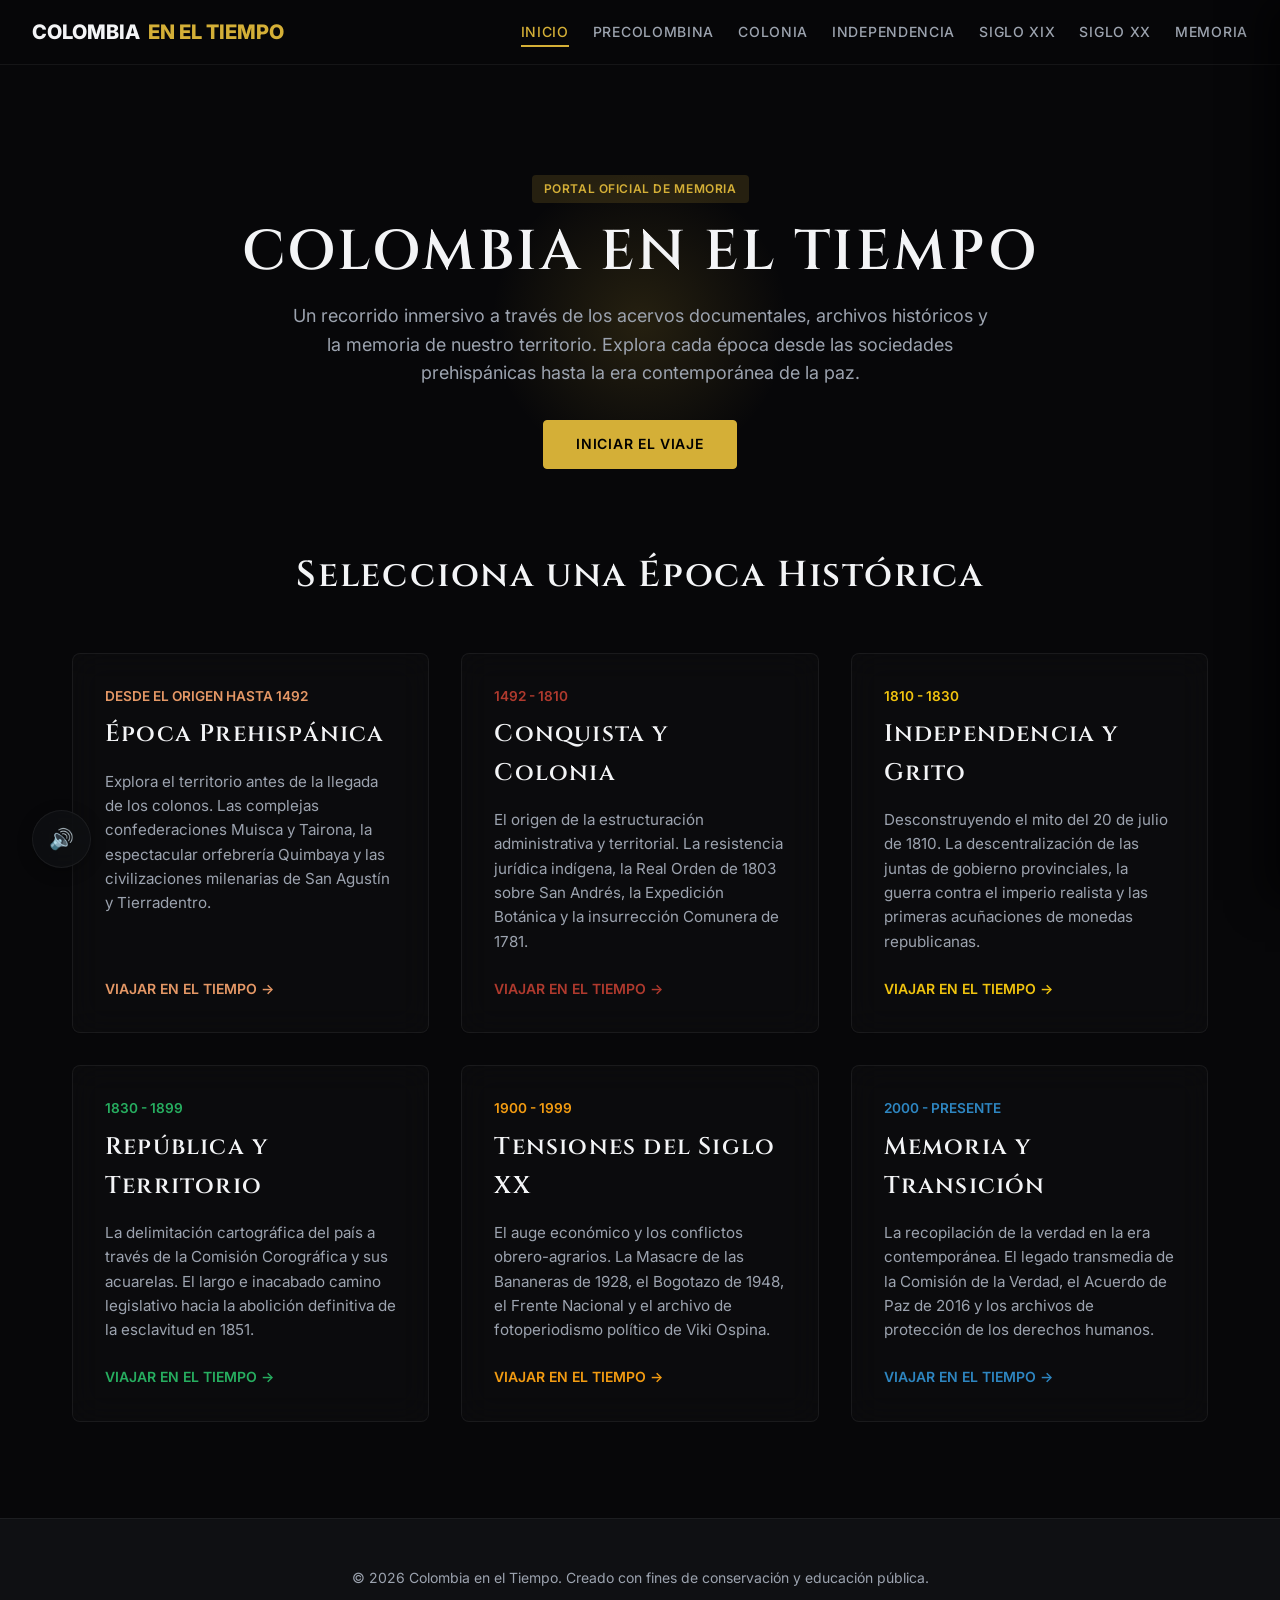
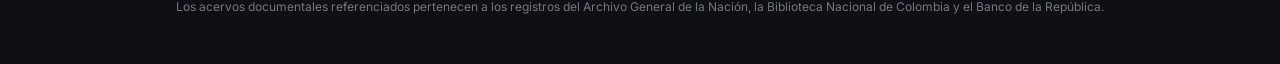
==== index.html @ c784c436 "Initial commit - Colombia en el Tiempo" ====
<!DOCTYPE html>
<html lang="es">
<head>
  <meta charset="UTF-8">
  <meta name="viewport" content="width=device-width, initial-scale=1.0">
  <title>Colombia en el Tiempo - Portal de Memoria Histórica</title>
  <meta name="description" content="Un viaje interactivo y crítico a través de la historia y los acervos documentales de Colombia, desde la época prehispánica hasta el siglo XXI.">
  
  <link rel="stylesheet" href="css/style.css">
  
  <!-- Optimización de render-blocking para la carga inicial -->
  <link rel="expect" href="#hero-main" blocking="render">
</head>
<body>

  <!-- Encabezado Común -->
  <header>
    <a href="index.html" class="logo">
      COLOMBIA <span>EN EL TIEMPO</span>
    </a>
    <nav>
      <a href="index.html" class="active">Inicio</a>
      <a href="precolombina.html">Precolombina</a>
      <a href="colonia.html">Colonia</a>
      <a href="independencia.html">Independencia</a>
      <a href="siglo-xix.html">Siglo XIX</a>
      <a href="siglo-xx.html">Siglo XX</a>
      <a href="memoria.html">Memoria</a>
    </nav>
  </header>

  <!-- Contenedor Principal -->
  <main class="container">
    
    <!-- Hero / Bienvenida -->
    <section class="hero" id="hero-main">
      <div class="document-badge">Portal Oficial de Memoria</div>
      <h1>Colombia en el Tiempo</h1>
      <p>Un recorrido inmersivo a través de los acervos documentales, archivos históricos y la memoria de nuestro territorio. Explora cada época desde las sociedades prehispánicas hasta la era contemporánea de la paz.</p>
      <a href="#epocas" class="btn btn-primary">Iniciar el Viaje</a>
    </section>

    <!-- Sección de Grid de Épocas -->
    <section id="epocas">
      <h2 class="title-font" style="text-align: center; font-size: 2.25rem; margin-bottom: 3rem;">
        Selecciona una Época Histórica
      </h2>
      
      <div class="portal-grid">
        
        <!-- Época Precolombina -->
        <a href="precolombina.html" class="era-card" style="--accent: #e59866; --accent-rgb: 229,152,102;">
          <div class="era-date">Desde el origen hasta 1492</div>
          <h3>Época Prehispánica</h3>
          <p>Explora el territorio antes de la llegada de los colonos. Las complejas confederaciones Muisca y Tairona, la espectacular orfebrería Quimbaya y las civilizaciones milenarias de San Agustín y Tierradentro.</p>
          <div class="era-link">Viajar en el tiempo &rarr;</div>
        </a>

        <!-- Conquista y Colonia -->
        <a href="colonia.html" class="era-card" style="--accent: #b03a2e; --accent-rgb: 176,58,46;">
          <div class="era-date">1492 - 1810</div>
          <h3>Conquista y Colonia</h3>
          <p>El origen de la estructuración administrativa y territorial. La resistencia jurídica indígena, la Real Orden de 1803 sobre San Andrés, la Expedición Botánica y la insurrección Comunera de 1781.</p>
          <div class="era-link">Viajar en el tiempo &rarr;</div>
        </a>

        <!-- Independencia -->
        <a href="independencia.html" class="era-card" style="--accent: #f1c40f; --accent-rgb: 241,196,15;">
          <div class="era-date">1810 - 1830</div>
          <h3>Independencia y Grito</h3>
          <p>Desconstruyendo el mito del 20 de julio de 1810. La descentralización de las juntas de gobierno provinciales, la guerra contra el imperio realista y las primeras acuñaciones de monedas republicanas.</p>
          <div class="era-link">Viajar en el tiempo &rarr;</div>
        </a>

        <!-- Siglo XIX -->
        <a href="siglo-xix.html" class="era-card" style="--accent: #27ae60; --accent-rgb: 39,174,96;">
          <div class="era-date">1830 - 1899</div>
          <h3>República y Territorio</h3>
          <p>La delimitación cartográfica del país a través de la Comisión Corográfica y sus acuarelas. El largo e inacabado camino legislativo hacia la abolición definitiva de la esclavitud en 1851.</p>
          <div class="era-link">Viajar en el tiempo &rarr;</div>
        </a>

        <!-- Siglo XX -->
        <a href="siglo-xx.html" class="era-card" style="--accent: #f39c12; --accent-rgb: 243,156,18;">
          <div class="era-date">1900 - 1999</div>
          <h3>Tensiones del Siglo XX</h3>
          <p>El auge económico y los conflictos obrero-agrarios. La Masacre de las Bananeras de 1928, el Bogotazo de 1948, el Frente Nacional y el archivo de fotoperiodismo político de Viki Ospina.</p>
          <div class="era-link">Viajar en el tiempo &rarr;</div>
        </a>

        <!-- Siglo XXI / Memoria -->
        <a href="memoria.html" class="era-card" style="--accent: #2e86c1; --accent-rgb: 46,134,193;">
          <div class="era-date">2000 - Presente</div>
          <h3>Memoria y Transición</h3>
          <p>La recopilación de la verdad en la era contemporánea. El legado transmedia de la Comisión de la Verdad, el Acuerdo de Paz de 2016 y los archivos de protección de los derechos humanos.</p>
          <div class="era-link">Viajar en el tiempo &rarr;</div>
        </a>

      </div>
    </section>

  </main>

  <!-- Pie de página -->
  <footer>
    <p>&copy; 2026 Colombia en el Tiempo. Creado con fines de conservación y educación pública.</p>
    <p style="margin-top: 0.5rem; font-size: 0.75rem; opacity: 0.7;">
      Los acervos documentales referenciados pertenecen a los registros del Archivo General de la Nación, la Biblioteca Nacional de Colombia y el Banco de la República.
    </p>
  </footer>

  <script src="js/main.js"></script>
</body>
</html>
---- css/style.css ----
@import url('https://fonts.googleapis.com/css2?family=Cinzel:wght@400;600;800&family=Inter:wght@300;400;500;600&display=swap');

/* ==========================================
   SISTEMA DE DISEÑO Y VARIABLES DE TEMA
   ========================================== */
:root {
  /* Tema Portal / General */
  --bg-primary: #070709;
  --bg-secondary: #0f1013;
  --bg-secondary-rgb: 15, 16, 19;
  --bg-card: rgba(255, 255, 255, 0.02);
  --border-card: rgba(255, 255, 255, 0.06);
  --text-primary: #f3f4f6;
  --text-secondary: #9ca3af;
  --accent: #d4af37; /* Oro */
  --accent-rgb: 212, 175, 55;
  --accent-secondary: #10b981;
  --font-title: 'Cinzel', serif;
  --font-text: 'Inter', sans-serif;
  --transition-speed: 0.5s;
  --glass-blur: 16px;
}

[data-theme="precolombina"] {
  --bg-primary: #100804;
  --bg-secondary: #1a0f08;
  --bg-secondary-rgb: 26, 15, 8;
  --text-primary: #f9f5f0;
  --text-secondary: #d7c9b8;
  --accent: #e59866; /* Terracota */
  --accent-rgb: 229, 152, 102;
  --accent-secondary: #dfa823; /* Oro precolombino */
  --bg-card: rgba(229, 152, 102, 0.03);
  --border-card: rgba(229, 152, 102, 0.12);
}

[data-theme="colonia"] {
  --bg-primary: #0a0909;
  --bg-secondary: #121010;
  --bg-secondary-rgb: 18, 16, 16;
  --text-primary: #f3edd8; /* Pergamino */
  --text-secondary: #c9bfa8;
  --accent: #b03a2e; /* Carmesí eclesiástico */
  --accent-rgb: 176, 58, 46;
  --accent-secondary: #ca7f27; /* Latón antiguo */
  --bg-card: rgba(176, 58, 46, 0.03);
  --border-card: rgba(176, 58, 46, 0.12);
}

[data-theme="independencia"] {
  --bg-primary: #030a16;
  --bg-secondary: #071328;
  --bg-secondary-rgb: 7, 19, 40;
  --text-primary: #f0f4f8;
  --text-secondary: #aebfd4;
  --accent: #f1c40f; /* Amarillo libertador */
  --accent-rgb: 241, 196, 15;
  --accent-secondary: #c0392b; /* Rojo sangre de héroes */
  --bg-card: rgba(241, 196, 15, 0.03);
  --border-card: rgba(241, 196, 15, 0.10);
}

[data-theme="siglo-xix"] {
  --bg-primary: #040c09;
  --bg-secondary: #081813;
  --bg-secondary-rgb: 8, 24, 19;
  --text-primary: #ebf3f0;
  --text-secondary: #a3c4b7;
  --accent: #27ae60; /* Verde esmeralda/selva */
  --accent-rgb: 39, 174, 96;
  --accent-secondary: #a0522d; /* Acuarela marrón */
  --bg-card: rgba(39, 174, 96, 0.03);
  --border-card: rgba(39, 174, 96, 0.12);
}

[data-theme="siglo-xx"] {
  --bg-primary: #0f1012;
  --bg-secondary: #18191c;
  --bg-secondary-rgb: 24, 25, 28;
  --text-primary: #f2f3f5;
  --text-secondary: #9ea1a8;
  --accent: #f39c12; /* Naranja industrial */
  --accent-rgb: 243, 156, 18;
  --accent-secondary: #7f8c8d; /* Hierro/archivo */
  --bg-card: rgba(243, 156, 18, 0.03);
  --border-card: rgba(243, 156, 18, 0.10);
}

[data-theme="memoria"] {
  --bg-primary: #121416;
  --bg-secondary: #1a1d20;
  --bg-secondary-rgb: 26, 29, 32;
  --text-primary: #eceff1;
  --text-secondary: #b0bec5;
  --accent: #2e86c1; /* Azul paz */
  --accent-rgb: 46, 134, 193;
  --accent-secondary: #58d68d; /* Verde oliva/esperanza */
  --bg-card: rgba(46, 134, 193, 0.03);
  --border-card: rgba(46, 134, 193, 0.12);
}

/* Activar transiciones nativas de página (Chrome 126+, Safari 18.2+) */
@view-transition {
  navigation: auto;
}

/* ==========================================
   ESTILOS GENERALES
   ========================================== */
* {
  margin: 0;
  padding: 0;
  box-sizing: border-box;
  scrollbar-width: thin;
  scrollbar-color: var(--accent) var(--bg-primary);
}

body {
  font-family: var(--font-text);
  background-color: var(--bg-primary);
  color: var(--text-primary);
  line-height: 1.6;
  overflow-x: hidden;
  transition: background-color var(--transition-speed) ease, color var(--transition-speed) ease;
}

h1, h2, h3, h4, .title-font {
  font-family: var(--font-title);
  font-weight: 600;
  letter-spacing: 0.05em;
  color: var(--text-primary);
}

/* Scrollbar personalizado */
::-webkit-scrollbar {
  width: 8px;
}
::-webkit-scrollbar-track {
  background: var(--bg-primary);
}
::-webkit-scrollbar-thumb {
  background: var(--accent);
  border-radius: 4px;
}
::-webkit-scrollbar-thumb:hover {
  background: var(--accent-secondary);
}

/* ==========================================
   MAQUETACIÓN Y NAVEGACIÓN
   ========================================== */
header {
  position: sticky;
  top: 0;
  z-index: 100;
  background: rgba(7, 7, 9, 0.75);
  backdrop-filter: blur(var(--glass-blur));
  -webkit-backdrop-filter: blur(var(--glass-blur));
  border-bottom: 1px solid var(--border-card);
  padding: 1rem 2rem;
  display: flex;
  justify-content: space-between;
  align-items: center;
  view-transition-name: header-bar;
}

.logo {
  display: flex;
  align-items: center;
  gap: 0.5rem;
  text-decoration: none;
  font-size: 1.25rem;
  font-weight: 800;
  color: var(--text-primary);
}
.logo span {
  color: var(--accent);
}

nav {
  display: flex;
  gap: 1.5rem;
}

nav a {
  color: var(--text-secondary);
  text-decoration: none;
  font-size: 0.875rem;
  font-weight: 500;
  letter-spacing: 0.05em;
  text-transform: uppercase;
  transition: color 0.3s ease;
  position: relative;
}

nav a:hover, nav a.active {
  color: var(--accent);
}

nav a.active::after {
  content: '';
  position: absolute;
  bottom: -4px;
  left: 0;
  width: 100%;
  height: 2px;
  background-color: var(--accent);
}

/* ==========================================
   COMPONENTES PRINCIPALES
   ========================================== */
.container {
  max-width: 1200px;
  margin: 0 auto;
  padding: 2rem;
}

/* Hero Section */
.hero {
  min-height: 50vh;
  display: flex;
  flex-direction: column;
  justify-content: center;
  align-items: center;
  text-align: center;
  padding: 4rem 2rem;
  position: relative;
  overflow: hidden;
}

.hero::after {
  content: '';
  position: absolute;
  width: 300px;
  height: 300px;
  background: radial-gradient(circle, rgba(var(--accent-rgb), 0.15) 0%, rgba(0,0,0,0) 70%);
  top: 50%;
  left: 50%;
  transform: translate(-50%, -50%);
  pointer-events: none;
  z-index: -1;
}

.hero h1 {
  font-size: 3.5rem;
  margin-bottom: 1rem;
  text-transform: uppercase;
  line-height: 1.2;
}

.hero p {
  font-size: 1.125rem;
  color: var(--text-secondary);
  max-width: 700px;
  margin-bottom: 2rem;
}

/* Botones Premium */
.btn {
  display: inline-flex;
  align-items: center;
  gap: 0.5rem;
  padding: 0.75rem 2rem;
  border-radius: 4px;
  font-weight: 600;
  text-transform: uppercase;
  letter-spacing: 0.05em;
  font-size: 0.875rem;
  text-decoration: none;
  transition: all 0.3s ease;
  cursor: pointer;
}

.btn-primary {
  background-color: var(--accent);
  color: #000000;
  border: 1px solid var(--accent);
}

.btn-primary:hover {
  background-color: transparent;
  color: var(--accent);
  box-shadow: 0 0 15px rgba(var(--accent-rgb), 0.4);
}

.btn-outline {
  background-color: transparent;
  color: var(--text-primary);
  border: 1px solid var(--border-card);
}

.btn-outline:hover {
  border-color: var(--accent);
  color: var(--accent);
}

/* Grid de Épocas (Portal) */
.portal-grid {
  display: grid;
  grid-template-columns: repeat(auto-fit, minmax(300px, 1fr));
  gap: 2rem;
  margin-top: 3rem;
}

.era-card {
  background: var(--bg-card);
  border: 1px solid var(--border-card);
  border-radius: 8px;
  padding: 2rem;
  backdrop-filter: blur(var(--glass-blur));
  -webkit-backdrop-filter: blur(var(--glass-blur));
  transition: all 0.4s cubic-bezier(0.165, 0.84, 0.44, 1);
  text-decoration: none;
  color: inherit;
  display: flex;
  flex-direction: column;
  height: 100%;
}

.era-card:hover {
  transform: translateY(-8px);
  border-color: var(--accent);
  box-shadow: 0 10px 25px -5px rgba(var(--accent-rgb), 0.15);
}

.era-date {
  font-size: 0.85rem;
  font-weight: 600;
  color: var(--accent);
  text-transform: uppercase;
  margin-bottom: 0.5rem;
}

.era-card h3 {
  font-size: 1.5rem;
  margin-bottom: 1rem;
}

.era-card p {
  color: var(--text-secondary);
  font-size: 0.95rem;
  flex-grow: 1;
}

.era-link {
  margin-top: 1.5rem;
  display: inline-flex;
  align-items: center;
  gap: 0.25rem;
  color: var(--accent);
  font-weight: 600;
  font-size: 0.875rem;
  text-transform: uppercase;
}

/* Sección de Contenido de Épocas */
.era-layout {
  display: grid;
  grid-template-columns: 1fr;
  gap: 4rem;
  padding: 4rem 0;
}

.timeline-section {
  position: relative;
  padding-left: 2rem;
  border-left: 2px solid var(--border-card);
  margin-left: 1rem;
}

.timeline-item {
  position: relative;
  margin-bottom: 4rem;
}

.timeline-item::before {
  content: '';
  position: absolute;
  left: calc(-2rem - 6px);
  top: 0.25rem;
  width: 10px;
  height: 10px;
  border-radius: 50%;
  background-color: var(--accent);
  border: 2px solid var(--bg-primary);
  box-shadow: 0 0 8px var(--accent);
}

.timeline-year {
  font-family: var(--font-title);
  font-size: 1.75rem;
  color: var(--accent);
  margin-bottom: 0.5rem;
}

.timeline-content {
  background: var(--bg-card);
  border: 1px solid var(--border-card);
  padding: 2rem;
  border-radius: 8px;
  backdrop-filter: blur(var(--glass-blur));
  -webkit-backdrop-filter: blur(var(--glass-blur));
  transition: border-color 0.3s ease;
}

.timeline-content h3 {
  font-size: 1.35rem;
  margin-bottom: 1rem;
}

.timeline-content p {
  color: var(--text-secondary);
  margin-bottom: 1.5rem;
}

.timeline-content:hover {
  border-color: var(--accent);
  cursor: pointer;
}

/* Fichas de Documento Histórico */
.document-badge {
  display: inline-block;
  font-size: 0.75rem;
  text-transform: uppercase;
  letter-spacing: 0.05em;
  padding: 0.25rem 0.75rem;
  background: rgba(var(--accent-rgb), 0.15);
  color: var(--accent);
  border-radius: 4px;
  margin-bottom: 1rem;
  font-weight: 600;
}

.document-view {
  background: rgba(0, 0, 0, 0.4);
  border: 1px solid var(--border-card);
  padding: 1.5rem;
  border-radius: 6px;
  font-family: 'Courier New', Courier, monospace;
  font-size: 0.9rem;
  color: var(--text-primary);
  margin-top: 1rem;
  border-left: 3px solid var(--accent);
  white-space: pre-wrap;
  max-height: 300px;
  overflow-y: auto;
}

/* Tablas Históricas */
table {
  width: 100%;
  border-collapse: collapse;
  margin: 1.5rem 0;
  font-size: 0.95rem;
}

th, td {
  padding: 1rem;
  text-align: left;
  border-bottom: 1px solid var(--border-card);
}

th {
  font-family: var(--font-title);
  color: var(--accent);
  text-transform: uppercase;
  font-size: 0.85rem;
  letter-spacing: 0.05em;
}

tr:hover td {
  background: rgba(var(--accent-rgb), 0.02);
}

/* ==========================================
   PANEL LATERAL (DRAWER) DE DETALLES
   ========================================== */
.detail-drawer {
  position: fixed;
  top: 0;
  right: -550px;
  width: 550px;
  max-width: 95vw;
  height: 100vh;
  background: rgba(var(--bg-secondary-rgb), 0.96);
  backdrop-filter: blur(25px);
  -webkit-backdrop-filter: blur(25px);
  border-left: 1px solid var(--border-card);
  z-index: 1000;
  transition: right 0.45s cubic-bezier(0.165, 0.84, 0.44, 1);
  padding: 4rem 2.5rem 2.5rem 2.5rem;
  overflow-y: auto;
  box-shadow: -15px 0 35px rgba(0, 0, 0, 0.6);
}

.detail-drawer.open {
  right: 0;
}

.drawer-close {
  position: absolute;
  top: 1.5rem;
  right: 1.5rem;
  background: transparent;
  border: none;
  color: var(--text-secondary);
  font-size: 2rem;
  line-height: 1;
  cursor: pointer;
  transition: color 0.3s ease;
}

.drawer-close:hover {
  color: var(--accent);
}

.drawer-content {
  display: flex;
  flex-direction: column;
  gap: 1.5rem;
}

.drawer-content img {
  width: 100%;
  border-radius: 6px;
  border: 1px solid var(--border-card);
  margin: 1rem 0;
  box-shadow: 0 5px 15px rgba(0,0,0,0.4);
}

.drawer-content p {
  color: var(--text-secondary);
  font-size: 1rem;
  line-height: 1.7;
}

/* ==========================================
   VISUALIZACIONES ESTADÍSTICAS (CSS CHARTS)
   ========================================== */
.stat-box {
  background: rgba(255, 255, 255, 0.02);
  border: 1px solid var(--border-card);
  border-radius: 6px;
  padding: 1.5rem;
  margin-top: 1rem;
}

.stat-box h4 {
  font-family: var(--font-title);
  color: var(--accent);
  margin-bottom: 1.25rem;
  font-size: 1.05rem;
}

.chart-container {
  display: flex;
  flex-direction: column;
  gap: 1rem;
}

.chart-bar-group {
  display: flex;
  flex-direction: column;
  gap: 0.35rem;
}

.chart-bar-label {
  display: flex;
  justify-content: space-between;
  font-size: 0.85rem;
  color: var(--text-secondary);
  font-weight: 500;
}

.chart-bar-bg {
  background: rgba(255, 255, 255, 0.05);
  height: 10px;
  border-radius: 5px;
  overflow: hidden;
  position: relative;
}

.chart-bar-fill {
  background: linear-gradient(90deg, rgba(var(--accent-rgb), 0.7), var(--accent));
  height: 100%;
  border-radius: 5px;
  width: 0;
  transition: width 1.2s cubic-bezier(0.165, 0.84, 0.44, 1);
}

/* ==========================================
   SISTEMA DE PESTAÑAS (TABS) INTERACTIVAS
   ========================================== */
.tabs {
  display: flex;
  justify-content: center;
  gap: 0.5rem;
  margin-bottom: 3rem;
  border-bottom: 1px solid var(--border-card);
  padding-bottom: 0.75rem;
  flex-wrap: wrap;
}

.tab-button {
  background: transparent;
  border: none;
  color: var(--text-secondary);
  font-family: var(--font-title);
  font-size: 0.95rem;
  font-weight: 600;
  padding: 0.5rem 1.25rem;
  cursor: pointer;
  transition: all 0.3s ease;
  border-bottom: 2px solid transparent;
  text-transform: uppercase;
  letter-spacing: 0.05em;
}

.tab-button:hover, .tab-button.active {
  color: var(--accent);
  border-bottom-color: var(--accent);
}

.tab-content {
  display: none;
  animation: tabFadeIn 0.5s ease forwards;
}

.tab-content.active-content {
  display: block;
}

@keyframes tabFadeIn {
  from { opacity: 0; transform: translateY(12px); }
  to { opacity: 1; transform: translateY(0); }
}

/* Glosario de Idiomas */
.glossary-grid {
  display: grid;
  grid-template-columns: repeat(auto-fill, minmax(220px, 1fr));
  gap: 1.5rem;
  margin-top: 1.5rem;
}

.glossary-card {
  background: var(--bg-card);
  border: 1px solid var(--border-card);
  border-radius: 6px;
  padding: 1.5rem;
  text-align: center;
  transition: all 0.3s ease;
  backdrop-filter: blur(var(--glass-blur));
}

.glossary-card:hover {
  border-color: var(--accent);
  transform: translateY(-3px);
}

.glossary-word {
  font-family: var(--font-title);
  font-size: 1.4rem;
  color: var(--accent);
  margin-bottom: 0.35rem;
}

.glossary-meaning {
  font-size: 0.9rem;
  color: var(--text-secondary);
}

/* Retratos de Personajes Rulers */
.character-grid {
  display: grid;
  grid-template-columns: repeat(auto-fit, minmax(300px, 1fr));
  gap: 2rem;
  margin-top: 2rem;
}

.character-card {
  background: var(--bg-card);
  border: 1px solid var(--border-card);
  border-radius: 8px;
  padding: 2.25rem;
  transition: all 0.35s cubic-bezier(0.165, 0.84, 0.44, 1);
  backdrop-filter: blur(var(--glass-blur));
}

.character-card:hover {
  transform: translateY(-6px);
  border-color: var(--accent);
  box-shadow: 0 10px 25px rgba(var(--accent-rgb), 0.1);
}

.character-card h3 {
  font-size: 1.5rem;
  margin-bottom: 0.35rem;
  color: var(--accent);
}

.character-role {
  font-size: 0.75rem;
  text-transform: uppercase;
  letter-spacing: 0.08em;
  color: var(--text-secondary);
  margin-bottom: 1.25rem;
  font-weight: 600;
}

.character-card p {
  color: var(--text-secondary);
  font-size: 0.95rem;
  line-height: 1.6;
}

/* ==========================================
   BOTÓN FLOTANTE DE AUDIO AMBIENTAL
   ========================================== */
.audio-toggle {
  position: fixed;
  bottom: 2rem;
  left: 2rem;
  background: rgba(15, 16, 19, 0.75);
  backdrop-filter: blur(var(--glass-blur));
  -webkit-backdrop-filter: blur(var(--glass-blur));
  border: 1px solid var(--border-card);
  padding: 1rem;
  border-radius: 50%;
  color: var(--text-primary);
  font-size: 1.25rem;
  cursor: pointer;
  z-index: 999;
  display: flex;
  align-items: center;
  justify-content: center;
  transition: all 0.3s ease;
  box-shadow: 0 4px 15px rgba(0,0,0,0.3);
}

.audio-toggle:hover {
  border-color: var(--accent);
  color: var(--accent);
  transform: scale(1.1);
}

/* ==========================================
   BUSCADOR DE DICCIONARIO
   ========================================== */
.search-container {
  margin-bottom: 2.5rem;
  display: flex;
  justify-content: center;
}

.search-bar {
  width: 100%;
  max-width: 500px;
  background: rgba(255, 255, 255, 0.03);
  border: 1px solid var(--border-card);
  border-radius: 6px;
  padding: 0.85rem 1.5rem;
  color: var(--text-primary);
  font-family: var(--font-text);
  font-size: 1rem;
  outline: none;
  transition: all 0.3s ease;
  text-align: center;
}

.search-bar:focus {
  border-color: var(--accent);
  box-shadow: 0 0 15px rgba(var(--accent-rgb), 0.15);
  background: rgba(255, 255, 255, 0.05);
}

/* ==========================================
   LEYES DE NEMEQUENE
   ========================================== */
.law-card {
  background: rgba(255, 255, 255, 0.01);
  border-left: 3px solid var(--accent);
  padding: 1.5rem;
  margin-bottom: 1.5rem;
  border-radius: 0 6px 6px 0;
  border-top: 1px solid var(--border-card);
  border-right: 1px solid var(--border-card);
  border-bottom: 1px solid var(--border-card);
}

.law-card h4 {
  font-family: var(--font-title);
  color: var(--text-primary);
  margin-bottom: 0.5rem;
  font-size: 1.1rem;
}

.law-card p {
  color: var(--text-secondary);
  font-size: 0.95rem;
}

/* Citas de derechos / Pie de Página */
footer {
  border-top: 1px solid var(--border-card);
  padding: 3rem 2rem;
  text-align: center;
  color: var(--text-secondary);
  font-size: 0.875rem;
  background: var(--bg-secondary);
  margin-top: 4rem;
}

footer a {
  color: var(--accent);
  text-decoration: none;
}

footer a:hover {
  text-decoration: underline;
}

/* Responsive */
@media (max-width: 768px) {
  .hero h1 {
    font-size: 2.5rem;
  }
  header {
    flex-direction: column;
    gap: 1rem;
    padding: 1.5rem 1rem;
  }
  nav {
    flex-wrap: wrap;
    justify-content: center;
  }
  .detail-drawer {
    width: 100vw;
  }
}
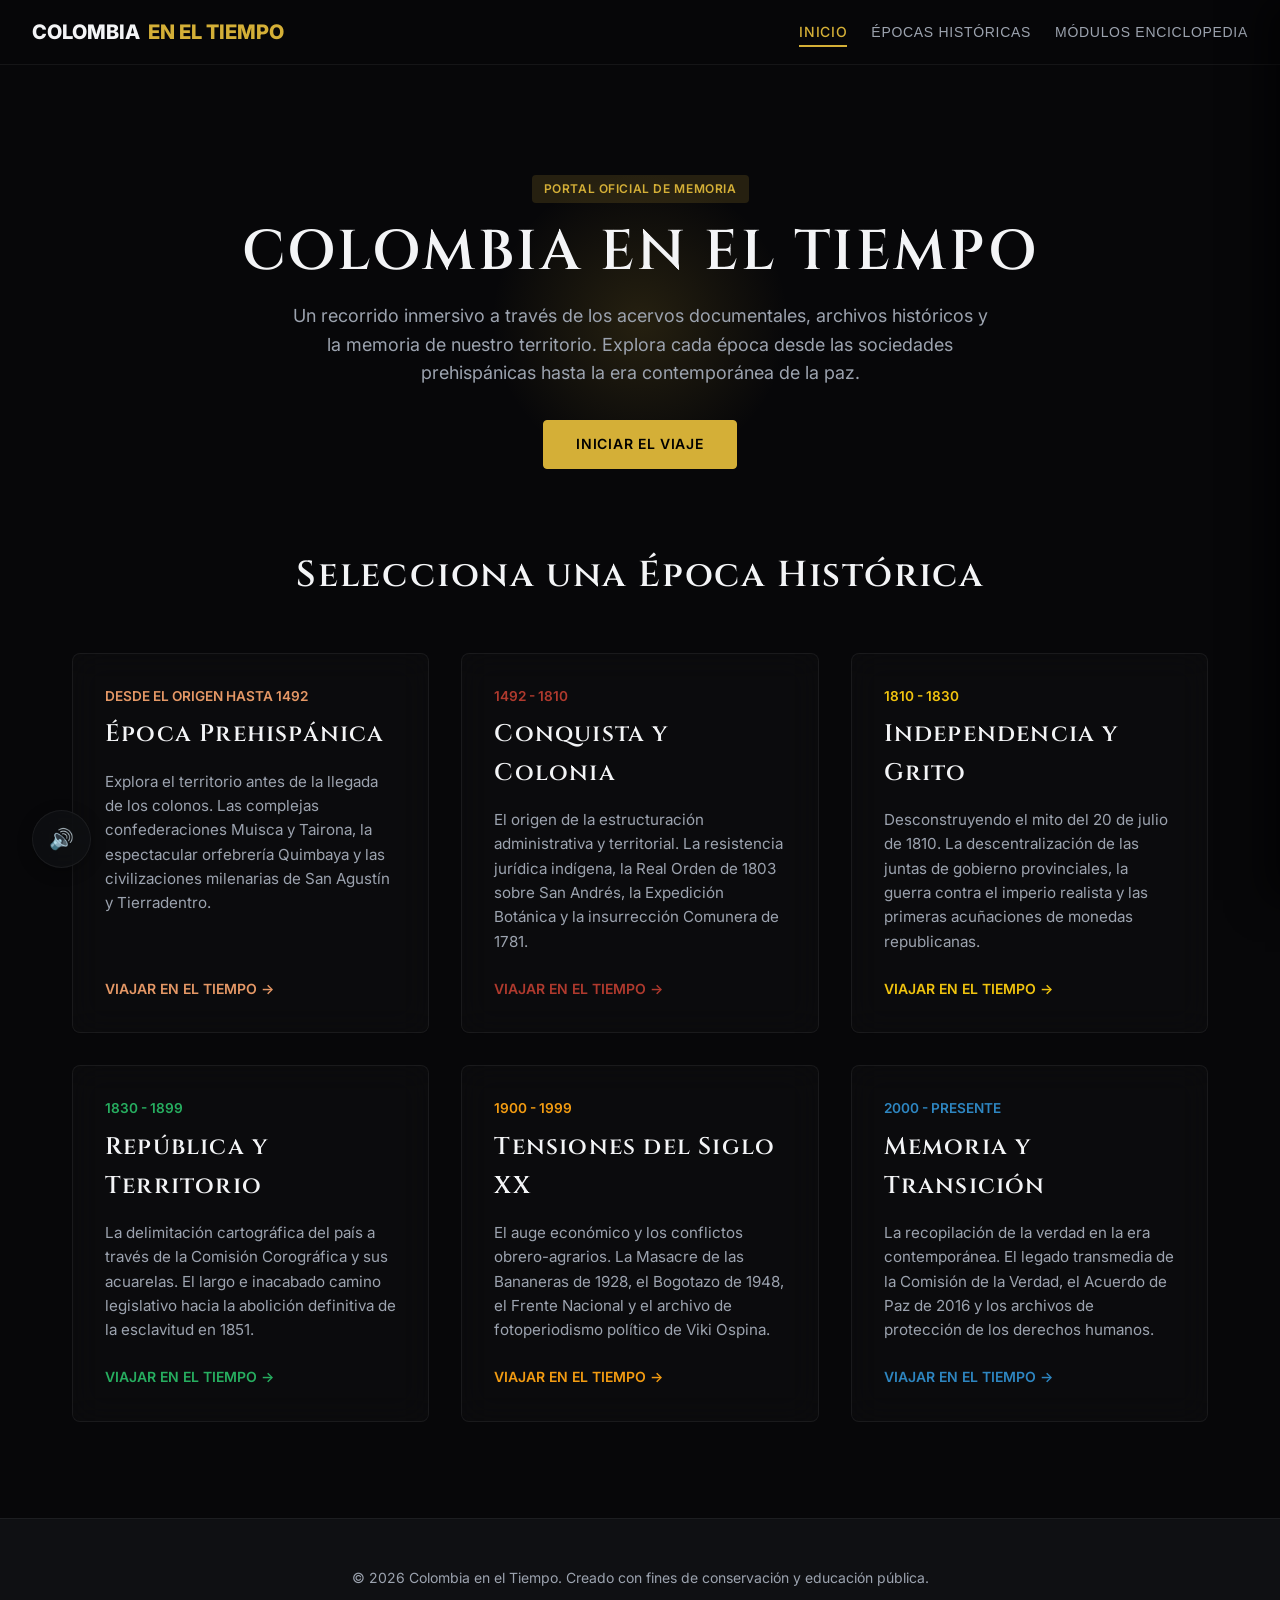
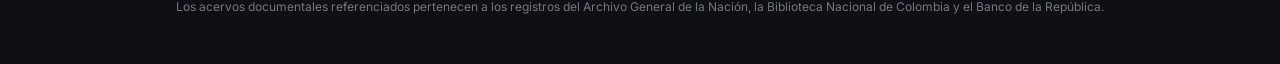
==== commit 3a5c924d: "Monumental expansion - Interactive Map, Iceberg, Legends, figures and catalog" ====
--- a/index.html
+++ b/index.html
@@ -20,12 +20,27 @@
     </a>
     <nav>
       <a href="index.html" class="active">Inicio</a>
-      <a href="precolombina.html">Precolombina</a>
-      <a href="colonia.html">Colonia</a>
-      <a href="independencia.html">Independencia</a>
-      <a href="siglo-xix.html">Siglo XIX</a>
-      <a href="siglo-xx.html">Siglo XX</a>
-      <a href="memoria.html">Memoria</a>
+      <div class="dropdown">
+        <button class="dropdown-trigger">Épocas Históricas</button>
+        <div class="dropdown-content">
+          <a href="precolombina.html">Época Precolombina</a>
+          <a href="colonia.html">Conquista y Colonia</a>
+          <a href="independencia.html">Independencia y Grito</a>
+          <a href="siglo-xix.html">República (Siglo XIX)</a>
+          <a href="siglo-xx.html">Tensiones del Siglo XX</a>
+          <a href="memoria.html">Memoria y Paz (Siglo XXI)</a>
+        </div>
+      </div>
+      <div class="dropdown">
+        <button class="dropdown-trigger">Módulos Enciclopedia</button>
+        <div class="dropdown-content">
+          <a href="geografia-y-geologia.html">Mapa Geográfico y Fallas</a>
+          <a href="iceberg-violencia.html">Iceberg de la Violencia</a>
+          <a href="leyendas-ancestrales.html">Leyendas Ancestrales</a>
+          <a href="mentes-y-figuras.html">Mentes e Ilustres</a>
+          <a href="otras-culturas.html">Catálogo de Culturas</a>
+        </div>
+      </div>
     </nav>
   </header>
 
--- a/css/style.css
+++ b/css/style.css
@@ -180,9 +180,10 @@
 nav {
   display: flex;
   gap: 1.5rem;
-}
-
-nav a {
+  align-items: center;
+}
+
+nav a, .dropdown-trigger {
   color: var(--text-secondary);
   text-decoration: none;
   font-size: 0.875rem;
@@ -191,9 +192,12 @@
   text-transform: uppercase;
   transition: color 0.3s ease;
   position: relative;
-}
-
-nav a:hover, nav a.active {
+  background: transparent;
+  border: none;
+  cursor: pointer;
+}
+
+nav a:hover, nav a.active, .dropdown:hover .dropdown-trigger {
   color: var(--accent);
 }
 
@@ -206,6 +210,58 @@
   height: 2px;
   background-color: var(--accent);
 }
+
+/* Menú Desplegable (Dropdown) en Cabecera */
+.dropdown {
+  position: relative;
+  display: inline-block;
+}
+
+.dropdown-content {
+  display: none;
+  position: absolute;
+  top: 100%;
+  left: 50%;
+  transform: translateX(-50%);
+  background-color: rgba(15, 16, 19, 0.95);
+  backdrop-filter: blur(var(--glass-blur));
+  -webkit-backdrop-filter: blur(var(--glass-blur));
+  min-width: 240px;
+  box-shadow: 0 8px 25px rgba(0,0,0,0.6);
+  border: 1px solid var(--border-card);
+  border-radius: 4px;
+  z-index: 101;
+  padding: 0.5rem 0;
+  margin-top: 0.75rem;
+}
+
+.dropdown-content a {
+  color: var(--text-secondary);
+  padding: 0.75rem 1.5rem;
+  text-decoration: none;
+  display: block;
+  font-size: 0.85rem;
+  font-weight: 500;
+  text-transform: none;
+  letter-spacing: 0.02em;
+  transition: all 0.3s ease;
+  text-align: left;
+}
+
+.dropdown-content a::after {
+  display: none !important;
+}
+
+.dropdown-content a:hover {
+  color: var(--accent);
+  background-color: rgba(255, 255, 255, 0.02);
+  padding-left: 1.75rem;
+}
+
+.dropdown:hover .dropdown-content {
+  display: block;
+}
+
 
 /* ==========================================
    COMPONENTES PRINCIPALES
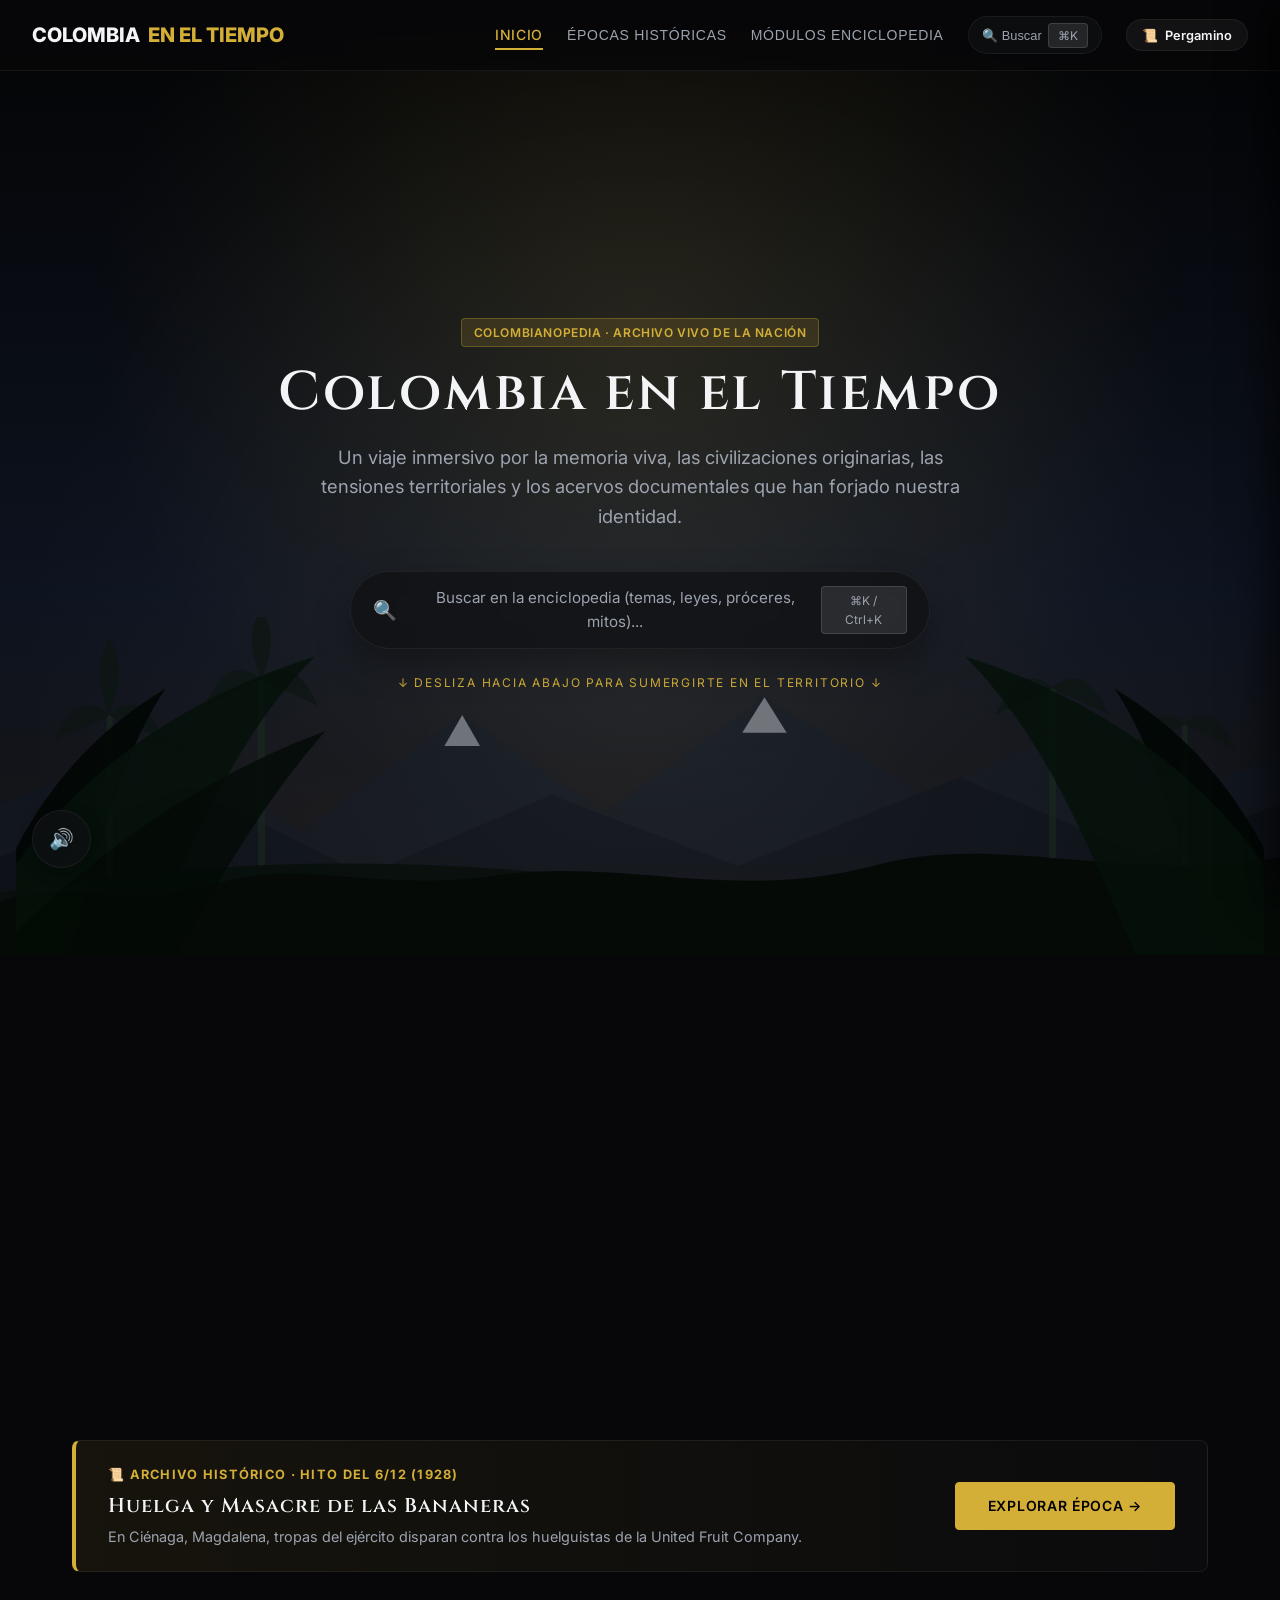
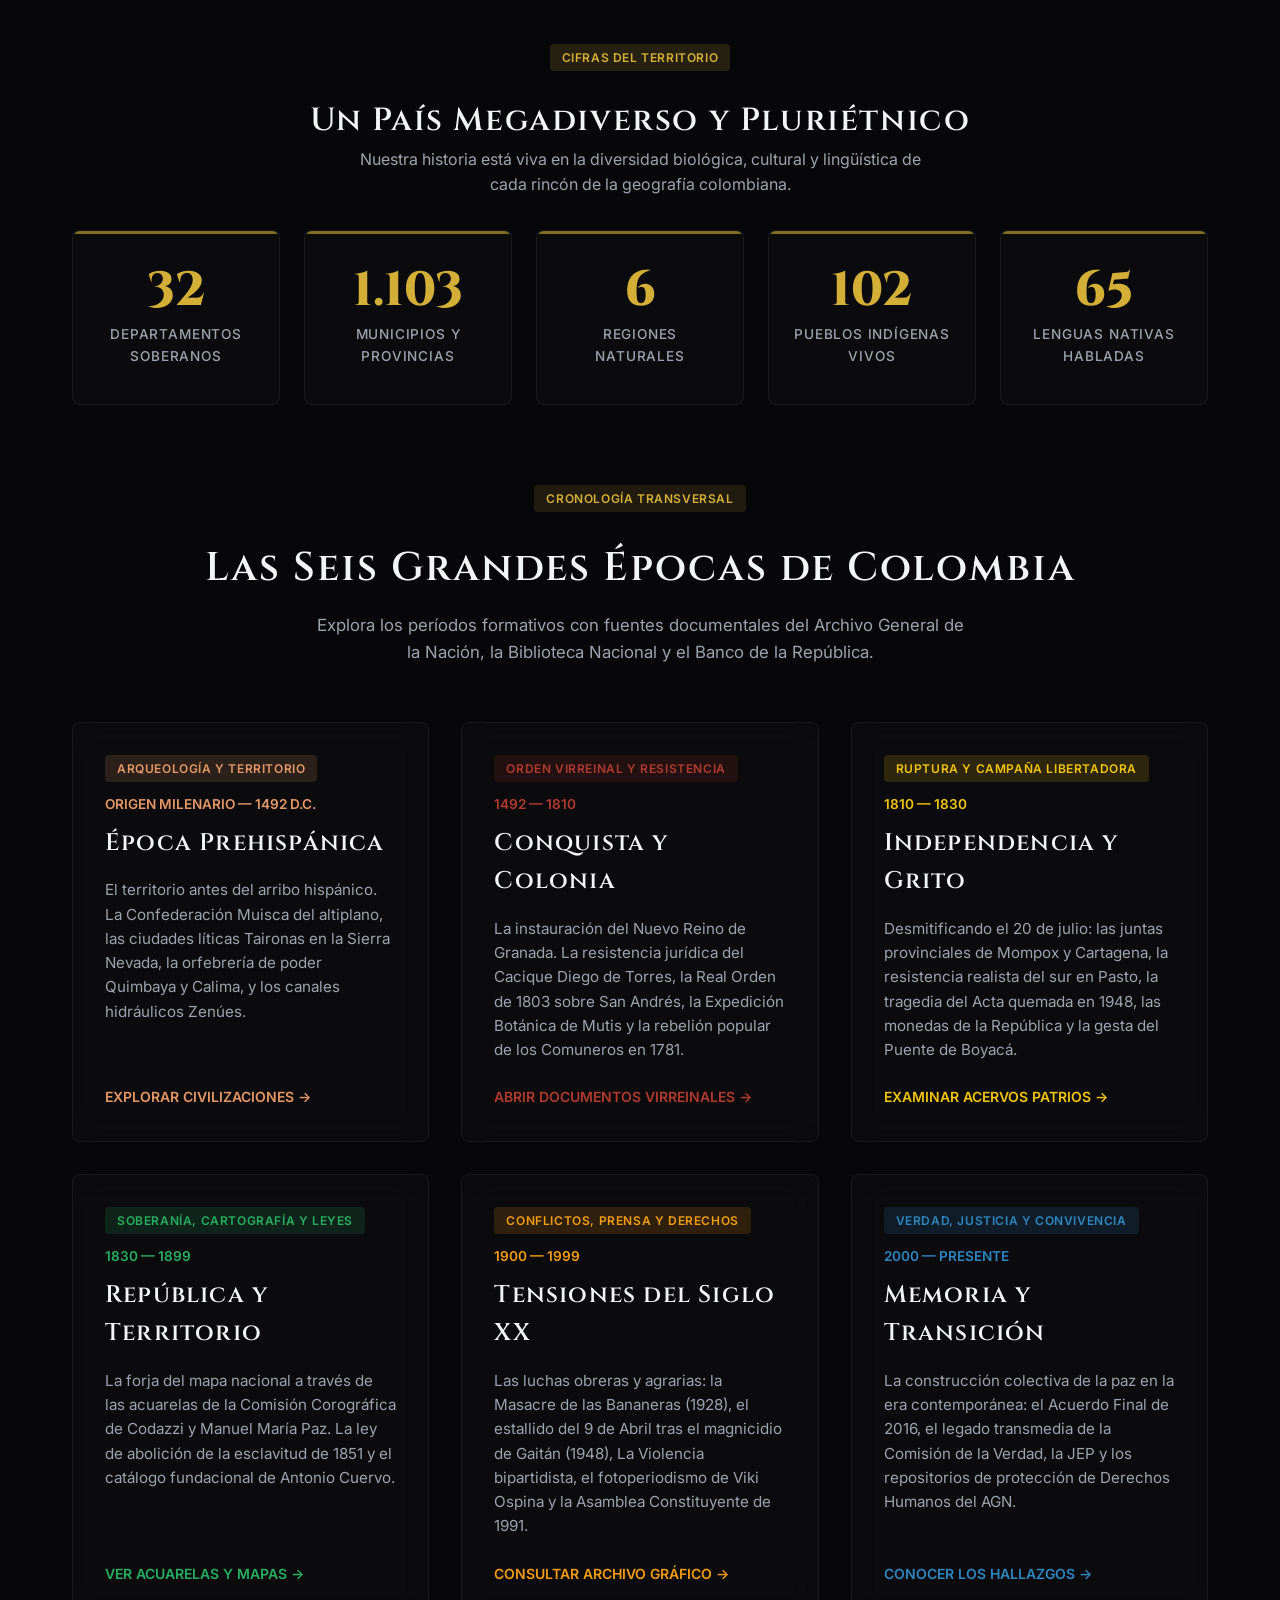
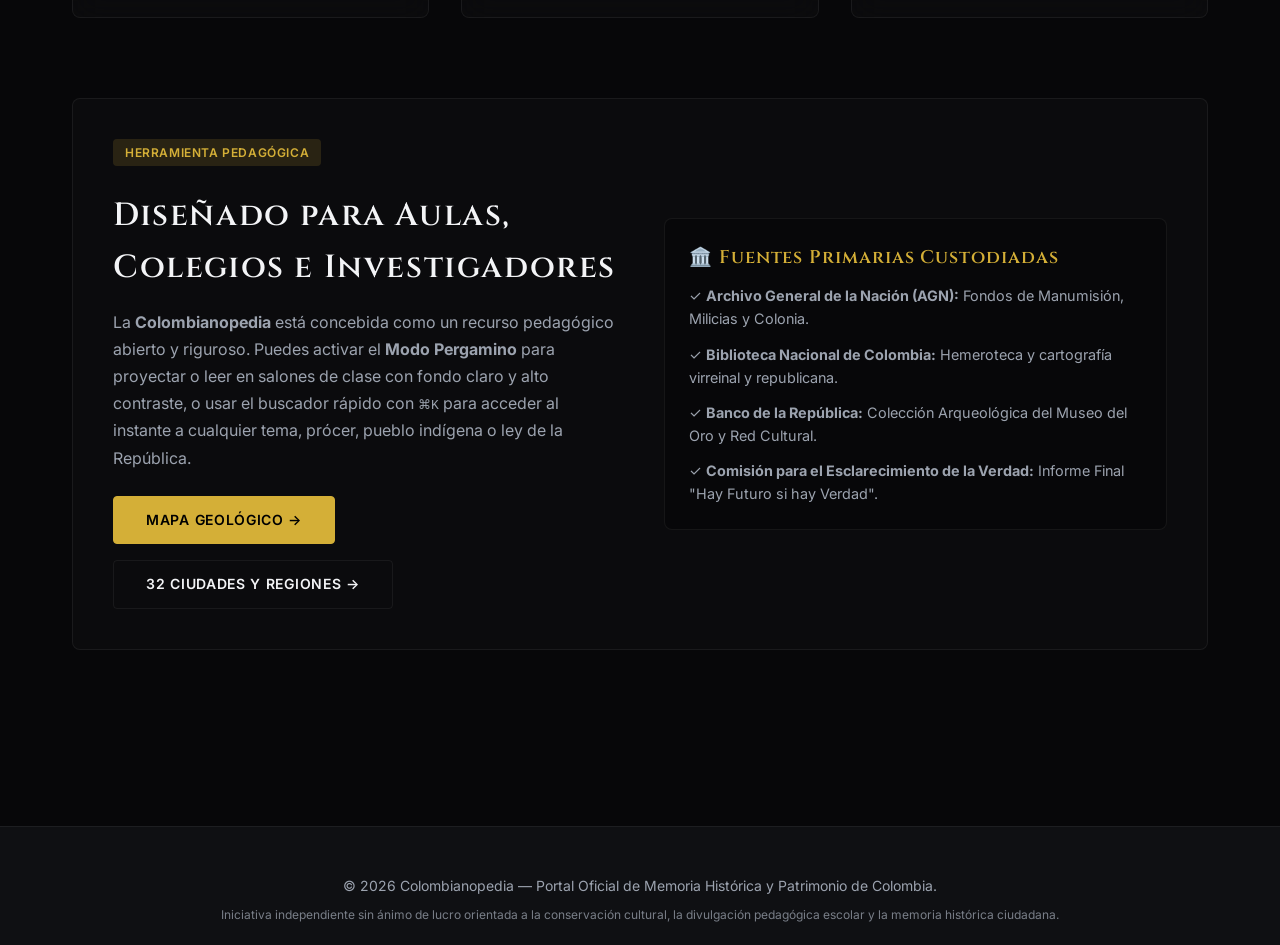
==== commit 434f07cc: "Transform Colombianopedia: immersive scrollytelling parallax, universal search, parchment reading mo" ====
--- a/index.html
+++ b/index.html
@@ -3,17 +3,17 @@
 <head>
   <meta charset="UTF-8">
   <meta name="viewport" content="width=device-width, initial-scale=1.0">
-  <title>Colombia en el Tiempo - Portal de Memoria Histórica</title>
-  <meta name="description" content="Un viaje interactivo y crítico a través de la historia y los acervos documentales de Colombia, desde la época prehispánica hasta el siglo XXI.">
+  <title>Colombianopedia - Colombia en el Tiempo: Portal Oficial de Memoria y Patrimonio</title>
+  <meta name="description" content="La enciclopedia interactiva y documental de Colombia: recorre la historia nacional a través de scrollytelling inmersivo, mapas territoriales y archivos históricos del AGN.">
   
-  <link rel="stylesheet" href="css/style.css">
+  <link rel="stylesheet" href="css/style.css?v=1.3">
   
   <!-- Optimización de render-blocking para la carga inicial -->
-  <link rel="expect" href="#hero-main" blocking="render">
+  <link rel="expect" href="#hero-scrolly" blocking="render">
 </head>
 <body>
 
-  <!-- Encabezado Común -->
+  <!-- Encabezado Común con Navegación y Modos -->
   <header>
     <a href="index.html" class="logo">
       COLOMBIA <span>EN EL TIEMPO</span>
@@ -35,92 +35,316 @@
         <button class="dropdown-trigger">Módulos Enciclopedia</button>
         <div class="dropdown-content">
           <a href="geografia-y-geologia.html">Mapa Geográfico y Fallas</a>
+          <a href="ciudades-historicas.html">32 Ciudades y Toponimia</a>
+          <a href="muiscas.html">Enciclopedia Muisca</a>
+          <a href="otras-culturas.html">Catálogo de Culturas</a>
+          <a href="leyendas-ancestrales.html">Mitos y Leyendas</a>
+          <a href="mentes-y-figuras.html">Mentes e Ilustres</a>
           <a href="iceberg-violencia.html">Iceberg de la Violencia</a>
-          <a href="leyendas-ancestrales.html">Leyendas Ancestrales</a>
-          <a href="mentes-y-figuras.html">Mentes e Ilustres</a>
-          <a href="otras-culturas.html">Catálogo de Culturas</a>
-        </div>
-      </div>
+        </div>
+      </div>
+
+      <!-- Acceso Rápido al Buscador -->
+      <button class="universal-search-trigger" style="margin-top: 0; padding: 0.35rem 0.85rem; border-radius: 20px; font-size: 0.8rem; width: auto; box-shadow: none;" aria-label="Abrir buscador">
+        <span>🔍 Buscar</span>
+        <span class="search-shortcut-badge" style="margin-left: 0.4rem;">⌘K</span>
+      </button>
+
+      <!-- Selector de Modo Lectura Pergamino (Gestionado por JS) -->
+      <button class="reading-mode-toggle" id="readingModeToggle" title="Alternar Modo Lectura Pergamino">
+        📜 <span>Pergamino</span>
+      </button>
     </nav>
   </header>
+
+  <!-- ==========================================================
+       SCROLLYTELLING HERO: SUMERSIÓN EN EL TERRITORIO NACIONAL
+       ========================================================== -->
+  <section class="scrolly-hero-container" id="hero-scrolly">
+    <div class="parallax-stage">
+      
+      <!-- Capa 0: Firmamento y Bóveda Celeste -->
+      <div class="parallax-layer layer-sky"></div>
+
+      <!-- Capa 1: Silueta de la Cordillera de los Andes y Picos Nevados -->
+      <div class="parallax-layer layer-mountains">
+        <svg viewBox="0 0 1440 450" preserveAspectRatio="none" fill="none" xmlns="http://www.w3.org/2000/svg">
+          <!-- Picos lejanos -->
+          <path d="M0,450 L0,280 L180,210 L340,310 L520,180 L680,290 L860,160 L1040,270 L1220,190 L1360,260 L1440,220 L1440,450 Z" fill="#121824" opacity="0.8"/>
+          <!-- Picos con nieve estilizada -->
+          <polygon points="520,180 500,215 540,215" fill="#e2e8f0" opacity="0.6"/>
+          <polygon points="860,160 835,200 885,200" fill="#e2e8f0" opacity="0.6"/>
+          <!-- Cadena montañosa intermedia -->
+          <path d="M0,450 L0,340 L210,260 L410,360 L620,270 L830,350 L1080,250 L1290,340 L1440,280 L1440,450 Z" fill="#0b111a" opacity="0.95"/>
+        </svg>
+      </div>
+
+      <!-- Capa 2: Niebla Andina suspendida -->
+      <div class="parallax-layer layer-mist"></div>
+
+      <!-- Capa 3: Bosque de Niebla y Palmas de Cera del Quindío -->
+      <div class="parallax-layer layer-palms">
+        <svg viewBox="0 0 1440 380" preserveAspectRatio="none" fill="none" xmlns="http://www.w3.org/2000/svg">
+          <!-- Siluetas esbeltas de Palma de Cera (Ceroxylon quindiuense) -->
+          <g fill="#0e1713" opacity="0.85">
+            <!-- Palma 1 (Izquierda) -->
+            <rect x="120" y="110" width="7" height="270" rx="3" fill="#1b2820"/>
+            <path d="M123,110 C90,80 70,120 60,140 C100,120 120,115 123,110 C126,115 146,120 186,140 C176,120 156,80 123,110 Z"/>
+            <path d="M123,110 C100,50 123,30 123,20 C123,30 146,50 123,110 Z"/>
+            
+            <!-- Palma 2 (Centro-Izquierda) -->
+            <rect x="290" y="70" width="8" height="310" rx="4" fill="#1b2820"/>
+            <path d="M294,70 C260,40 240,80 230,100 C270,80 290,75 294,70 C298,75 318,80 358,100 C348,80 328,40 294,70 Z"/>
+            <path d="M294,70 C270,10 294,0 294,-10 C294,0 318,10 294,70 Z"/>
+
+            <!-- Palma 3 (Derecha) -->
+            <rect x="1180" y="80" width="8" height="300" rx="4" fill="#1b2820"/>
+            <path d="M1184,80 C1150,50 1130,90 1120,110 C1160,90 1180,85 1184,80 C1188,85 1208,90 1248,110 C1238,90 1218,50 1184,80 Z"/>
+
+            <!-- Palma 4 (Extremo Derecho) -->
+            <rect x="1330" y="120" width="6" height="260" rx="3" fill="#1b2820"/>
+            <path d="M1333,120 C1305,95 1285,130 1275,150 C1310,130 1330,125 1333,120 C1336,125 1356,130 1391,150 C1381,130 1361,95 1333,120 Z"/>
+          </g>
+          <!-- Falda verde de montaña templada -->
+          <path d="M0,380 L0,310 Q360,250 720,300 T1440,270 L1440,380 Z" fill="#08100c"/>
+        </svg>
+      </div>
+
+      <!-- Capa 4: Selva Tropical Húmeda y Meandro de Río (Amazonas / Magdalena) -->
+      <div class="parallax-layer layer-jungle">
+        <svg viewBox="0 0 1440 320" preserveAspectRatio="none" fill="none" xmlns="http://www.w3.org/2000/svg">
+          <!-- Curva del río Magdalena / Amazonas -->
+          <path d="M0,320 L0,290 C320,240 480,310 820,260 C1120,220 1280,280 1440,250 L1440,320 Z" fill="#1a2e26"/>
+          <!-- Dosel de selva espesa -->
+          <path d="M0,320 L0,260 C80,230 140,270 240,240 C340,210 420,250 560,230 C700,210 820,260 980,220 C1120,180 1260,240 1440,210 L1440,320 Z" fill="#050a07"/>
+        </svg>
+      </div>
+
+      <!-- Capa 5: Follaje Macro Frontal (Hojas de Platanillo y Helechos) -->
+      <div class="parallax-layer layer-foreground-leaves">
+        <!-- Hoja izquierda -->
+        <svg class="leaf-macro-left" viewBox="0 0 300 350" fill="none" xmlns="http://www.w3.org/2000/svg">
+          <path d="M-40,350 C-10,250 40,160 140,100 C100,160 80,240 50,350 Z" fill="#030805" opacity="0.95"/>
+          <path d="M-50,350 C10,220 120,120 280,70 C200,150 160,260 120,350 Z" fill="#06120b" opacity="0.9"/>
+          <path d="M-20,350 C60,260 180,180 290,140 C220,220 180,300 150,350 Z" fill="#040b07" opacity="0.85"/>
+        </svg>
+        <!-- Hoja derecha -->
+        <svg class="leaf-macro-right" viewBox="0 0 300 350" fill="none" xmlns="http://www.w3.org/2000/svg">
+          <path d="M340,350 C310,250 260,160 160,100 C200,160 220,240 250,350 Z" fill="#030805" opacity="0.95"/>
+          <path d="M350,350 C290,220 180,120 20,70 C100,150 140,260 180,350 Z" fill="#06120b" opacity="0.9"/>
+        </svg>
+      </div>
+
+      <!-- Contenido Pinned Central -->
+      <div class="hero-pinned-text">
+        <div class="document-badge" style="background: rgba(var(--accent-rgb), 0.15); color: var(--accent); border: 1px solid rgba(var(--accent-rgb), 0.3);">
+          Colombianopedia · Archivo Vivo de la Nación
+        </div>
+        
+        <h1 style="font-size: 3.4rem; line-height: 1.1; margin-bottom: 1.25rem;">
+          Colombia en el Tiempo
+        </h1>
+        
+        <p style="font-size: 1.15rem; max-width: 680px; color: var(--text-secondary); line-height: 1.6; margin-bottom: 0.5rem;">
+          Un viaje inmersivo por la memoria viva, las civilizaciones originarias, las tensiones territoriales y los acervos documentales que han forjado nuestra identidad.
+        </p>
+
+        <!-- Barra Disparadora de Búsqueda Rápida (Universal Search Trigger) -->
+        <div class="universal-search-trigger" role="button" tabindex="0" aria-label="Buscar en la Colombianopedia">
+          <div style="display: flex; align-items: center; gap: 0.75rem;">
+            <span style="font-size: 1.2rem;">🔍</span>
+            <span>Buscar en la enciclopedia (temas, leyes, próceres, mitos)...</span>
+          </div>
+          <span class="search-shortcut-badge">⌘K / Ctrl+K</span>
+        </div>
+
+        <!-- Indicador de Desplazamiento y Sumersión -->
+        <div class="hero-submerse-indicator">
+          <span>↓ Desliza hacia abajo para sumergirte en el territorio ↓</span>
+        </div>
+      </div>
+
+    </div>
+  </section>
 
   <!-- Contenedor Principal -->
   <main class="container">
     
-    <!-- Hero / Bienvenida -->
-    <section class="hero" id="hero-main">
-      <div class="document-badge">Portal Oficial de Memoria</div>
-      <h1>Colombia en el Tiempo</h1>
-      <p>Un recorrido inmersivo a través de los acervos documentales, archivos históricos y la memoria de nuestro territorio. Explora cada época desde las sociedades prehispánicas hasta la era contemporánea de la paz.</p>
-      <a href="#epocas" class="btn btn-primary">Iniciar el Viaje</a>
+    <!-- Widget Dinámico: Efemérides "Un Día como Hoy en Colombia" -->
+    <div id="efemerides-box">
+      <!-- Se inyecta dinámicamente mediante main.js -->
+    </div>
+
+    <!-- Sección de Contador del Patrimonio Nacional Vivo -->
+    <section class="patrimonio-stats-section">
+      <div class="document-badge">Cifras del Territorio</div>
+      <h2 class="title-font" style="font-size: 2rem; margin-top: 0.5rem;">
+        Un País Megadiverso y Pluriétnico
+      </h2>
+      <p style="color: var(--text-secondary); max-width: 600px; margin: 0 auto;">
+        Nuestra historia está viva en la diversidad biológica, cultural y lingüística de cada rincón de la geografía colombiana.
+      </p>
+
+      <div class="stats-grid">
+        <div class="stat-card-heritage">
+          <div class="stat-number" data-target="32">0</div>
+          <div class="stat-label">Departamentos Soberanos</div>
+        </div>
+        <div class="stat-card-heritage">
+          <div class="stat-number" data-target="1103">0</div>
+          <div class="stat-label">Municipios y Provincias</div>
+        </div>
+        <div class="stat-card-heritage">
+          <div class="stat-number" data-target="6">0</div>
+          <div class="stat-label">Regiones Naturales</div>
+        </div>
+        <div class="stat-card-heritage">
+          <div class="stat-number" data-target="102">0</div>
+          <div class="stat-label">Pueblos Indígenas Vivos</div>
+        </div>
+        <div class="stat-card-heritage">
+          <div class="stat-number" data-target="65">0</div>
+          <div class="stat-label">Lenguas Nativas Habladas</div>
+        </div>
+      </div>
     </section>
 
     <!-- Sección de Grid de Épocas -->
-    <section id="epocas">
-      <h2 class="title-font" style="text-align: center; font-size: 2.25rem; margin-bottom: 3rem;">
-        Selecciona una Época Histórica
-      </h2>
+    <section id="epocas" style="margin-top: 5rem;">
+      <div style="text-align: center; margin-bottom: 3.5rem;">
+        <div class="document-badge" style="background: rgba(212,175,55,0.12); color: var(--accent);">
+          Cronología Transversal
+        </div>
+        <h2 class="title-font" style="font-size: 2.5rem; margin-top: 0.5rem; margin-bottom: 0.75rem;">
+          Las Seis Grandes Épocas de Colombia
+        </h2>
+        <p style="color: var(--text-secondary); max-width: 650px; margin: 0 auto; font-size: 1.05rem;">
+          Explora los períodos formativos con fuentes documentales del Archivo General de la Nación, la Biblioteca Nacional y el Banco de la República.
+        </p>
+      </div>
       
       <div class="portal-grid">
         
-        <!-- Época Precolombina -->
+        <!-- 1. Época Precolombina -->
         <a href="precolombina.html" class="era-card" style="--accent: #e59866; --accent-rgb: 229,152,102;">
-          <div class="era-date">Desde el origen hasta 1492</div>
+          <div class="document-badge" style="background: rgba(229,152,102,0.15); color: #e59866; margin-bottom: 0.75rem; width: fit-content;">
+            Arqueología y Territorio
+          </div>
+          <div class="era-date">Origen Milenario — 1492 d.C.</div>
           <h3>Época Prehispánica</h3>
-          <p>Explora el territorio antes de la llegada de los colonos. Las complejas confederaciones Muisca y Tairona, la espectacular orfebrería Quimbaya y las civilizaciones milenarias de San Agustín y Tierradentro.</p>
-          <div class="era-link">Viajar en el tiempo &rarr;</div>
-        </a>
-
-        <!-- Conquista y Colonia -->
+          <p>
+            El territorio antes del arribo hispánico. La Confederación Muisca del altiplano, las ciudades líticas Taironas en la Sierra Nevada, la orfebrería de poder Quimbaya y Calima, y los canales hidráulicos Zenúes.
+          </p>
+          <div class="era-link">Explorar Civilizaciones &rarr;</div>
+        </a>
+
+        <!-- 2. Conquista y Colonia -->
         <a href="colonia.html" class="era-card" style="--accent: #b03a2e; --accent-rgb: 176,58,46;">
-          <div class="era-date">1492 - 1810</div>
+          <div class="document-badge" style="background: rgba(176,58,46,0.15); color: #b03a2e; margin-bottom: 0.75rem; width: fit-content;">
+            Orden Virreinal y Resistencia
+          </div>
+          <div class="era-date">1492 — 1810</div>
           <h3>Conquista y Colonia</h3>
-          <p>El origen de la estructuración administrativa y territorial. La resistencia jurídica indígena, la Real Orden de 1803 sobre San Andrés, la Expedición Botánica y la insurrección Comunera de 1781.</p>
-          <div class="era-link">Viajar en el tiempo &rarr;</div>
-        </a>
-
-        <!-- Independencia -->
+          <p>
+            La instauración del Nuevo Reino de Granada. La resistencia jurídica del Cacique Diego de Torres, la Real Orden de 1803 sobre San Andrés, la Expedición Botánica de Mutis y la rebelión popular de los Comuneros en 1781.
+          </p>
+          <div class="era-link">Abrir Documentos Virreinales &rarr;</div>
+        </a>
+
+        <!-- 3. Independencia -->
         <a href="independencia.html" class="era-card" style="--accent: #f1c40f; --accent-rgb: 241,196,15;">
-          <div class="era-date">1810 - 1830</div>
+          <div class="document-badge" style="background: rgba(241,196,15,0.15); color: #f1c40f; margin-bottom: 0.75rem; width: fit-content;">
+            Ruptura y Campaña Libertadora
+          </div>
+          <div class="era-date">1810 — 1830</div>
           <h3>Independencia y Grito</h3>
-          <p>Desconstruyendo el mito del 20 de julio de 1810. La descentralización de las juntas de gobierno provinciales, la guerra contra el imperio realista y las primeras acuñaciones de monedas republicanas.</p>
-          <div class="era-link">Viajar en el tiempo &rarr;</div>
-        </a>
-
-        <!-- Siglo XIX -->
+          <p>
+            Desmitificando el 20 de julio: las juntas provinciales de Mompox y Cartagena, la resistencia realista del sur en Pasto, la tragedia del Acta quemada en 1948, las monedas de la República y la gesta del Puente de Boyacá.
+          </p>
+          <div class="era-link">Examinar Acervos Patrios &rarr;</div>
+        </a>
+
+        <!-- 4. Siglo XIX -->
         <a href="siglo-xix.html" class="era-card" style="--accent: #27ae60; --accent-rgb: 39,174,96;">
-          <div class="era-date">1830 - 1899</div>
+          <div class="document-badge" style="background: rgba(39,174,96,0.15); color: #27ae60; margin-bottom: 0.75rem; width: fit-content;">
+            Soberanía, Cartografía y Leyes
+          </div>
+          <div class="era-date">1830 — 1899</div>
           <h3>República y Territorio</h3>
-          <p>La delimitación cartográfica del país a través de la Comisión Corográfica y sus acuarelas. El largo e inacabado camino legislativo hacia la abolición definitiva de la esclavitud en 1851.</p>
-          <div class="era-link">Viajar en el tiempo &rarr;</div>
-        </a>
-
-        <!-- Siglo XX -->
+          <p>
+            La forja del mapa nacional a través de las acuarelas de la Comisión Corográfica de Codazzi y Manuel María Paz. La ley de abolición de la esclavitud de 1851 y el catálogo fundacional de Antonio Cuervo.
+          </p>
+          <div class="era-link">Ver Acuarelas y Mapas &rarr;</div>
+        </a>
+
+        <!-- 5. Siglo XX -->
         <a href="siglo-xx.html" class="era-card" style="--accent: #f39c12; --accent-rgb: 243,156,18;">
-          <div class="era-date">1900 - 1999</div>
+          <div class="document-badge" style="background: rgba(243,156,18,0.15); color: #f39c12; margin-bottom: 0.75rem; width: fit-content;">
+            Conflictos, Prensa y Derechos
+          </div>
+          <div class="era-date">1900 — 1999</div>
           <h3>Tensiones del Siglo XX</h3>
-          <p>El auge económico y los conflictos obrero-agrarios. La Masacre de las Bananeras de 1928, el Bogotazo de 1948, el Frente Nacional y el archivo de fotoperiodismo político de Viki Ospina.</p>
-          <div class="era-link">Viajar en el tiempo &rarr;</div>
-        </a>
-
-        <!-- Siglo XXI / Memoria -->
+          <p>
+            Las luchas obreras y agrarias: la Masacre de las Bananeras (1928), el estallido del 9 de Abril tras el magnicidio de Gaitán (1948), La Violencia bipartidista, el fotoperiodismo de Viki Ospina y la Asamblea Constituyente de 1991.
+          </p>
+          <div class="era-link">Consultar Archivo Gráfico &rarr;</div>
+        </a>
+
+        <!-- 6. Siglo XXI / Memoria -->
         <a href="memoria.html" class="era-card" style="--accent: #2e86c1; --accent-rgb: 46,134,193;">
-          <div class="era-date">2000 - Presente</div>
+          <div class="document-badge" style="background: rgba(46,134,193,0.15); color: #2e86c1; margin-bottom: 0.75rem; width: fit-content;">
+            Verdad, Justicia y Convivencia
+          </div>
+          <div class="era-date">2000 — Presente</div>
           <h3>Memoria y Transición</h3>
-          <p>La recopilación de la verdad en la era contemporánea. El legado transmedia de la Comisión de la Verdad, el Acuerdo de Paz de 2016 y los archivos de protección de los derechos humanos.</p>
-          <div class="era-link">Viajar en el tiempo &rarr;</div>
+          <p>
+            La construcción colectiva de la paz en la era contemporánea: el Acuerdo Final de 2016, el legado transmedia de la Comisión de la Verdad, la JEP y los repositorios de protección de Derechos Humanos del AGN.
+          </p>
+          <div class="era-link">Conocer los Hallazgos &rarr;</div>
         </a>
 
       </div>
     </section>
 
+    <!-- Módulos de Profundización Rápida y Fines Pedagógicos -->
+    <section style="margin: 5rem 0; padding: 2.5rem; background: var(--bg-card); border: 1px solid var(--border-card); border-radius: 8px;">
+      <div style="display: grid; grid-template-columns: 1fr 1fr; gap: 3rem; align-items: center;">
+        <div>
+          <div class="document-badge">Herramienta Pedagógica</div>
+          <h2 class="title-font" style="font-size: 2rem; margin-top: 0.5rem; margin-bottom: 1rem;">
+            Diseñado para Aulas, Colegios e Investigadores
+          </h2>
+          <p style="color: var(--text-secondary); line-height: 1.7; margin-bottom: 1.5rem;">
+            La <strong>Colombianopedia</strong> está concebida como un recurso pedagógico abierto y riguroso. Puedes activar el <strong>Modo Pergamino</strong> para proyectar o leer en salones de clase con fondo claro y alto contraste, o usar el buscador rápido con <code>⌘K</code> para acceder al instante a cualquier tema, prócer, pueblo indígena o ley de la República.
+          </p>
+          <div style="display: flex; gap: 1rem; flex-wrap: wrap;">
+            <a href="geografia-y-geologia.html" class="btn btn-primary">Mapa Geológico &rarr;</a>
+            <a href="ciudades-historicas.html" class="btn btn-outline">32 Ciudades y Regiones &rarr;</a>
+          </div>
+        </div>
+        <div>
+          <div style="background: rgba(0,0,0,0.3); border: 1px solid var(--border-card); border-radius: 8px; padding: 1.5rem;">
+            <h3 class="title-font" style="font-size: 1.15rem; color: var(--accent); margin-bottom: 0.75rem;">
+              🏛️ Fuentes Primarias Custodiadas
+            </h3>
+            <ul style="list-style: none; padding: 0; color: var(--text-secondary); font-size: 0.9rem; display: flex; flex-direction: column; gap: 0.75rem;">
+              <li>✓ <strong>Archivo General de la Nación (AGN):</strong> Fondos de Manumisión, Milicias y Colonia.</li>
+              <li>✓ <strong>Biblioteca Nacional de Colombia:</strong> Hemeroteca y cartografía virreinal y republicana.</li>
+              <li>✓ <strong>Banco de la República:</strong> Colección Arqueológica del Museo del Oro y Red Cultural.</li>
+              <li>✓ <strong>Comisión para el Esclarecimiento de la Verdad:</strong> Informe Final "Hay Futuro si hay Verdad".</li>
+            </ul>
+          </div>
+        </div>
+      </div>
+    </section>
+
   </main>
 
-  <!-- Pie de página -->
+  <!-- Pie de página Institucional -->
   <footer>
-    <p>&copy; 2026 Colombia en el Tiempo. Creado con fines de conservación y educación pública.</p>
-    <p style="margin-top: 0.5rem; font-size: 0.75rem; opacity: 0.7;">
-      Los acervos documentales referenciados pertenecen a los registros del Archivo General de la Nación, la Biblioteca Nacional de Colombia y el Banco de la República.
+    <p>&copy; 2026 Colombianopedia — Portal Oficial de Memoria Histórica y Patrimonio de Colombia.</p>
+    <p style="margin-top: 0.5rem; font-size: 0.75rem; opacity: 0.75;">
+      Iniciativa independiente sin ánimo de lucro orientada a la conservación cultural, la divulgación pedagógica escolar y la memoria histórica ciudadana.
     </p>
   </footer>
 
--- a/css/style.css
+++ b/css/style.css
@@ -99,6 +99,70 @@
   --border-card: rgba(46, 134, 193, 0.12);
 }
 
+/* ==========================================
+   MODO PERGAMINO / LUZ DE LECTURA HISTÓRICA
+   ========================================== */
+[data-reading-mode="pergamino"],
+html[data-reading-mode="pergamino"] body {
+  --bg-primary: #f6eee3;
+  --bg-secondary: #ebdec9;
+  --bg-secondary-rgb: 235, 222, 201;
+  --bg-card: rgba(255, 255, 255, 0.85);
+  --border-card: rgba(120, 85, 45, 0.2);
+  --text-primary: #231608;
+  --text-secondary: #5e4730;
+  --accent: #a04018; /* Lacre colonial / terracota intenso */
+  --accent-rgb: 160, 64, 24;
+  --accent-secondary: #2d6a4f; /* Verde laurel */
+  --glass-blur: 8px;
+}
+
+[data-reading-mode="pergamino"] header {
+  background: rgba(246, 238, 227, 0.92) !important;
+  border-bottom: 1px solid rgba(120, 85, 45, 0.25) !important;
+}
+
+[data-reading-mode="pergamino"] .dropdown-content {
+  background-color: #f6eee3 !important;
+  border-color: rgba(120, 85, 45, 0.28) !important;
+  box-shadow: 0 10px 30px rgba(80, 50, 20, 0.15) !important;
+}
+
+[data-reading-mode="pergamino"] .dropdown-content a {
+  color: #4a3622 !important;
+}
+[data-reading-mode="pergamino"] .dropdown-content a:hover {
+  background-color: rgba(160, 64, 24, 0.08) !important;
+  color: #a04018 !important;
+}
+
+[data-reading-mode="pergamino"] .era-card,
+[data-reading-mode="pergamino"] .character-card,
+[data-reading-mode="pergamino"] .stat-box,
+[data-reading-mode="pergamino"] .glossary-card,
+[data-reading-mode="pergamino"] .city-card,
+[data-reading-mode="pergamino"] .detail-drawer {
+  background: rgba(255, 255, 255, 0.88) !important;
+  border-color: rgba(120, 85, 45, 0.22) !important;
+  box-shadow: 0 4px 18px rgba(90, 55, 25, 0.08) !important;
+}
+
+[data-reading-mode="pergamino"] .document-badge {
+  background: rgba(160, 64, 24, 0.1) !important;
+  border: 1px solid rgba(160, 64, 24, 0.25) !important;
+  color: #a04018 !important;
+}
+
+[data-reading-mode="pergamino"] footer {
+  background: #ecdcc6 !important;
+  border-top: 1px solid rgba(120, 85, 45, 0.25) !important;
+  color: #5e4730 !important;
+}
+
+[data-reading-mode="pergamino"] svg#mapa-real-colombia {
+  background: #eae0cf !important;
+}
+
 /* Activar transiciones nativas de página (Chrome 126+, Safari 18.2+) */
 @view-transition {
   navigation: auto;
@@ -232,7 +296,7 @@
   border-radius: 4px;
   z-index: 101;
   padding: 0.5rem 0;
-  margin-top: 0.75rem;
+  margin-top: 0;
 }
 
 .dropdown-content a {
@@ -896,3 +960,461 @@
     width: 100vw;
   }
 }
+
+/* ==========================================
+   BOTÓN SELECTOR DE MODO LECTURA EN HEADER
+   ========================================== */
+.reading-mode-toggle {
+  display: inline-flex;
+  align-items: center;
+  gap: 0.4rem;
+  padding: 0.45rem 0.95rem;
+  background: rgba(255, 255, 255, 0.05);
+  border: 1px solid var(--border-card);
+  border-radius: 20px;
+  color: var(--text-primary);
+  font-size: 0.8rem;
+  font-weight: 600;
+  cursor: pointer;
+  transition: all 0.3s ease;
+  font-family: var(--font-text);
+}
+.reading-mode-toggle:hover {
+  border-color: var(--accent);
+  background: rgba(var(--accent-rgb), 0.12);
+}
+
+/* ==========================================
+   SCROLLYTELLING HERO: SUMERSIÓN EN EL TERRITORIO
+   ========================================== */
+.scrolly-hero-container {
+  position: relative;
+  height: 145vh;
+  overflow: clip;
+  view-timeline: --hero-scroll block;
+  margin-top: -1rem;
+}
+
+.parallax-stage {
+  position: sticky;
+  top: 0;
+  height: 100vh;
+  width: 100%;
+  overflow: hidden;
+  display: flex;
+  flex-direction: column;
+  align-items: center;
+  justify-content: center;
+}
+
+.parallax-layer {
+  position: absolute;
+  inset: 0;
+  width: 100%;
+  height: 100%;
+  pointer-events: none;
+  will-change: transform;
+}
+
+/* Layer 0: Firmamento y estrellas */
+.layer-sky {
+  z-index: 1;
+  background: radial-gradient(ellipse at 50% 30%, rgba(212, 175, 55, 0.12) 0%, transparent 60%),
+              linear-gradient(180deg, #040507 0%, #0d131f 60%, #1a1614 100%);
+}
+[data-reading-mode="pergamino"] .layer-sky {
+  background: radial-gradient(ellipse at 50% 30%, rgba(160, 64, 24, 0.08) 0%, transparent 60%),
+              linear-gradient(180deg, #eae1d2 0%, #edd9c0 60%, #e2cbb0 100%);
+}
+
+/* Layer 1: Cordillera de los Andes lejana */
+.layer-mountains {
+  z-index: 2;
+  display: flex;
+  align-items: flex-end;
+}
+.layer-mountains svg {
+  width: 100%;
+  height: auto;
+  opacity: 0.7;
+}
+
+/* Layer 2: Niebla andina en suspensión */
+.layer-mist {
+  z-index: 3;
+  background: radial-gradient(circle at 50% 70%, rgba(255, 255, 255, 0.05) 0%, transparent 70%);
+  mix-blend-mode: screen;
+}
+
+/* Layer 3: Bosque de niebla y palmas de cera */
+.layer-palms {
+  z-index: 4;
+  display: flex;
+  align-items: flex-end;
+}
+.layer-palms svg {
+  width: 100%;
+  height: auto;
+  opacity: 0.85;
+}
+
+/* Layer 4: Selva tropical húmeda y dosel */
+.layer-jungle {
+  z-index: 5;
+  display: flex;
+  align-items: flex-end;
+}
+.layer-jungle svg {
+  width: 100%;
+  height: auto;
+}
+
+/* Layer 5: Follaje en macro en primer plano */
+.layer-foreground-leaves {
+  z-index: 7;
+  display: flex;
+  justify-content: space-between;
+  align-items: flex-end;
+  pointer-events: none;
+  padding: 0 1rem;
+}
+.leaf-macro-left, .leaf-macro-right {
+  width: 25vw;
+  max-width: 320px;
+  height: auto;
+  opacity: 0.92;
+}
+
+/* Animaciones nativas CSS Scroll-Driven */
+@supports ((animation-timeline: view()) and (animation-range: entry)) {
+  .layer-sky {
+    animation: parallax-sky linear both;
+    animation-timeline: --hero-scroll;
+    animation-range: entry 0% exit 100%;
+  }
+  .layer-mountains {
+    animation: parallax-mountains linear both;
+    animation-timeline: --hero-scroll;
+    animation-range: entry 0% exit 100%;
+  }
+  .layer-mist {
+    animation: parallax-mist linear both;
+    animation-timeline: --hero-scroll;
+    animation-range: entry 0% exit 100%;
+  }
+  .layer-palms {
+    animation: parallax-palms linear both;
+    animation-timeline: --hero-scroll;
+    animation-range: entry 0% exit 100%;
+  }
+  .layer-jungle {
+    animation: parallax-jungle linear both;
+    animation-timeline: --hero-scroll;
+    animation-range: entry 0% exit 100%;
+  }
+  .layer-foreground-leaves {
+    animation: parallax-foreground linear both;
+    animation-timeline: --hero-scroll;
+    animation-range: entry 0% exit 100%;
+  }
+  .hero-pinned-text {
+    animation: fade-hero-text linear both;
+    animation-timeline: --hero-scroll;
+    animation-range: entry 15% exit 65%;
+  }
+}
+
+@keyframes parallax-sky {
+  from { transform: translateY(0); }
+  to { transform: translateY(50px); }
+}
+@keyframes parallax-mountains {
+  from { transform: translateY(0); }
+  to { transform: translateY(110px) scale(1.04); }
+}
+@keyframes parallax-mist {
+  from { transform: translateY(0) scale(1); opacity: 0.35; }
+  to { transform: translateY(-30px) scale(1.25); opacity: 0.7; }
+}
+@keyframes parallax-palms {
+  from { transform: translateY(0); }
+  to { transform: translateY(190px) scale(1.08); }
+}
+@keyframes parallax-jungle {
+  from { transform: translateY(0); }
+  to { transform: translateY(280px) scale(1.12); }
+}
+@keyframes parallax-foreground {
+  from { transform: translateY(0) scale(1); }
+  to { transform: translateY(420px) scale(1.3); }
+}
+@keyframes fade-hero-text {
+  from { opacity: 1; transform: translateY(0) scale(1); }
+  to { opacity: 0; transform: translateY(-70px) scale(0.95); }
+}
+
+@media (prefers-reduced-motion: reduce) {
+  .parallax-layer {
+    animation: none !important;
+    transform: none !important;
+  }
+  .hero-pinned-text {
+    animation: none !important;
+  }
+}
+
+.hero-pinned-text {
+  position: relative;
+  z-index: 6;
+  text-align: center;
+  max-width: 860px;
+  padding: 0 1.5rem;
+  display: flex;
+  flex-direction: column;
+  align-items: center;
+}
+
+.hero-submerse-indicator {
+  display: inline-flex;
+  align-items: center;
+  gap: 0.5rem;
+  color: var(--accent);
+  font-size: 0.75rem;
+  letter-spacing: 0.15em;
+  text-transform: uppercase;
+  margin-top: 1.5rem;
+  animation: bounce-submerse 2s infinite;
+}
+
+@keyframes bounce-submerse {
+  0%, 100% { transform: translateY(0); }
+  50% { transform: translateY(6px); }
+}
+
+/* Buscador Rápido en Hero */
+.universal-search-trigger {
+  width: 100%;
+  max-width: 580px;
+  margin-top: 2rem;
+  background: rgba(15, 16, 19, 0.75);
+  backdrop-filter: blur(12px);
+  -webkit-backdrop-filter: blur(12px);
+  border: 1px solid var(--border-card);
+  border-radius: 40px;
+  padding: 0.85rem 1.4rem;
+  display: flex;
+  align-items: center;
+  justify-content: space-between;
+  color: var(--text-secondary);
+  font-size: 0.95rem;
+  cursor: pointer;
+  box-shadow: 0 15px 35px rgba(0,0,0,0.35);
+  transition: all 0.3s ease;
+}
+.universal-search-trigger:hover {
+  border-color: var(--accent);
+  background: rgba(255, 255, 255, 0.08);
+  box-shadow: 0 0 25px rgba(var(--accent-rgb), 0.2);
+  color: var(--text-primary);
+}
+[data-reading-mode="pergamino"] .universal-search-trigger {
+  background: rgba(255, 255, 255, 0.9);
+  border-color: rgba(120, 85, 45, 0.25);
+  box-shadow: 0 10px 25px rgba(80, 50, 20, 0.1);
+}
+.search-shortcut-badge {
+  background: rgba(255, 255, 255, 0.1);
+  padding: 0.25rem 0.55rem;
+  border-radius: 4px;
+  font-size: 0.75rem;
+  border: 1px solid rgba(255,255,255,0.12);
+  font-family: var(--font-text);
+}
+[data-reading-mode="pergamino"] .search-shortcut-badge {
+  background: rgba(160, 64, 24, 0.1);
+  border-color: rgba(160, 64, 24, 0.2);
+  color: #a04018;
+}
+
+/* ==========================================
+   MODAL DE BÚSQUEDA GLOBAL (UNIVERSAL SEARCH)
+   ========================================== */
+.search-modal-backdrop {
+  position: fixed;
+  inset: 0;
+  background: rgba(0, 0, 0, 0.75);
+  backdrop-filter: blur(10px);
+  -webkit-backdrop-filter: blur(10px);
+  z-index: 1000;
+  display: none;
+  align-items: flex-start;
+  justify-content: center;
+  padding: 10vh 1.5rem;
+}
+.search-modal-backdrop.active {
+  display: flex;
+}
+.search-modal-box {
+  width: 100%;
+  max-width: 680px;
+  background: #0f1013;
+  border: 1px solid var(--border-card);
+  border-radius: 12px;
+  box-shadow: 0 25px 60px rgba(0, 0, 0, 0.8);
+  overflow: hidden;
+  display: flex;
+  flex-direction: column;
+}
+[data-reading-mode="pergamino"] .search-modal-box {
+  background: #fbf6ee;
+  border-color: rgba(120, 85, 45, 0.3);
+}
+.search-modal-header {
+  display: flex;
+  align-items: center;
+  padding: 1.25rem 1.5rem;
+  border-bottom: 1px solid var(--border-card);
+  gap: 1rem;
+}
+.search-modal-input {
+  width: 100%;
+  background: transparent;
+  border: none;
+  color: var(--text-primary);
+  font-size: 1.15rem;
+  outline: none;
+  font-family: var(--font-text);
+}
+.search-modal-results {
+  max-height: 52vh;
+  overflow-y: auto;
+  padding: 1rem;
+  display: flex;
+  flex-direction: column;
+  gap: 0.5rem;
+}
+.search-result-row {
+  display: flex;
+  align-items: center;
+  justify-content: space-between;
+  padding: 0.85rem 1.15rem;
+  border-radius: 6px;
+  text-decoration: none;
+  color: var(--text-primary);
+  background: rgba(255, 255, 255, 0.02);
+  border: 1px solid transparent;
+  transition: all 0.2s ease;
+}
+.search-result-row:hover, .search-result-row.selected {
+  background: rgba(var(--accent-rgb), 0.1);
+  border-color: var(--accent);
+}
+.search-category-pill {
+  font-size: 0.7rem;
+  text-transform: uppercase;
+  padding: 0.25rem 0.6rem;
+  border-radius: 4px;
+  background: rgba(255, 255, 255, 0.06);
+  color: var(--accent);
+  font-weight: 600;
+}
+.search-modal-footer {
+  padding: 0.75rem 1.5rem;
+  border-top: 1px solid var(--border-card);
+  font-size: 0.75rem;
+  color: var(--text-secondary);
+  display: flex;
+  justify-content: space-between;
+  background: rgba(0, 0, 0, 0.2);
+}
+
+/* ==========================================
+   WIDGET EFEMÉRIDES HISTÓRICAS
+   ========================================== */
+.efemerides-banner {
+  margin: 3rem 0;
+  background: linear-gradient(90deg, rgba(var(--accent-rgb), 0.08) 0%, rgba(255,255,255,0.02) 100%);
+  border: 1px solid var(--border-card);
+  border-left: 4px solid var(--accent);
+  border-radius: 8px;
+  padding: 1.5rem 2rem;
+  display: flex;
+  align-items: center;
+  justify-content: space-between;
+  gap: 2rem;
+}
+@media (max-width: 768px) {
+  .efemerides-banner {
+    flex-direction: column;
+    align-items: flex-start;
+  }
+}
+.efemerides-date-badge {
+  font-size: 0.8rem;
+  color: var(--accent);
+  text-transform: uppercase;
+  letter-spacing: 0.1em;
+  font-weight: 700;
+  display: block;
+  margin-bottom: 0.25rem;
+}
+.efemerides-title {
+  font-family: var(--font-title);
+  font-size: 1.25rem;
+  color: var(--text-primary);
+  margin-bottom: 0.25rem;
+}
+
+/* ==========================================
+   CONTADOR DE PATRIMONIO NACIONAL VIVO
+   ========================================== */
+.patrimonio-stats-section {
+  margin: 4.5rem 0;
+  text-align: center;
+}
+.stats-grid {
+  display: grid;
+  grid-template-columns: repeat(auto-fit, minmax(190px, 1fr));
+  gap: 1.5rem;
+  margin-top: 2rem;
+}
+.stat-card-heritage {
+  background: var(--bg-card);
+  border: 1px solid var(--border-card);
+  border-radius: 8px;
+  padding: 2.25rem 1.5rem;
+  transition: all 0.3s ease;
+  position: relative;
+  overflow: hidden;
+}
+.stat-card-heritage::before {
+  content: '';
+  position: absolute;
+  top: 0;
+  left: 0;
+  width: 100%;
+  height: 3px;
+  background: var(--accent);
+  opacity: 0.6;
+}
+.stat-card-heritage:hover {
+  border-color: var(--accent);
+  transform: translateY(-5px);
+  box-shadow: 0 12px 30px rgba(0,0,0,0.3);
+}
+.stat-number {
+  font-family: var(--font-title);
+  font-size: 3rem;
+  font-weight: 800;
+  color: var(--accent);
+  line-height: 1;
+  margin-bottom: 0.6rem;
+}
+.stat-label {
+  font-size: 0.85rem;
+  color: var(--text-secondary);
+  text-transform: uppercase;
+  letter-spacing: 0.06em;
+  font-weight: 500;
+}
+
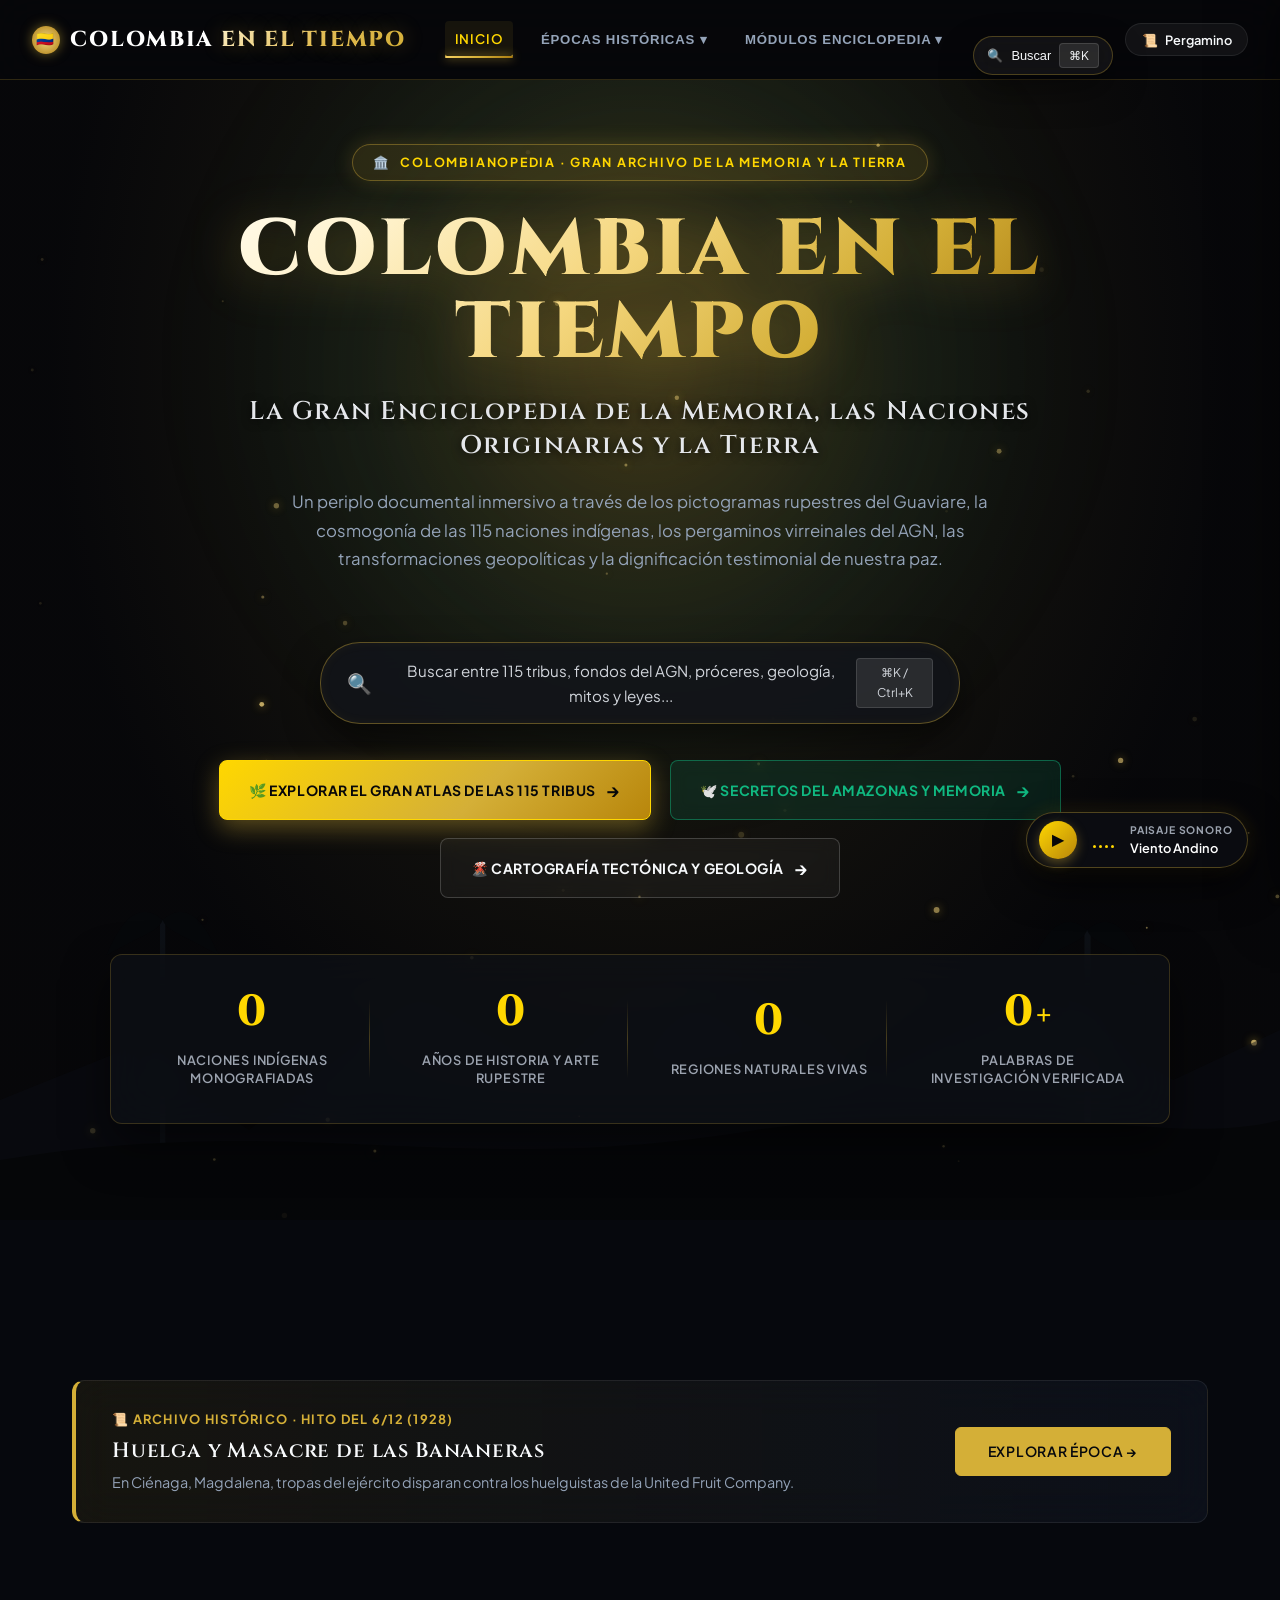
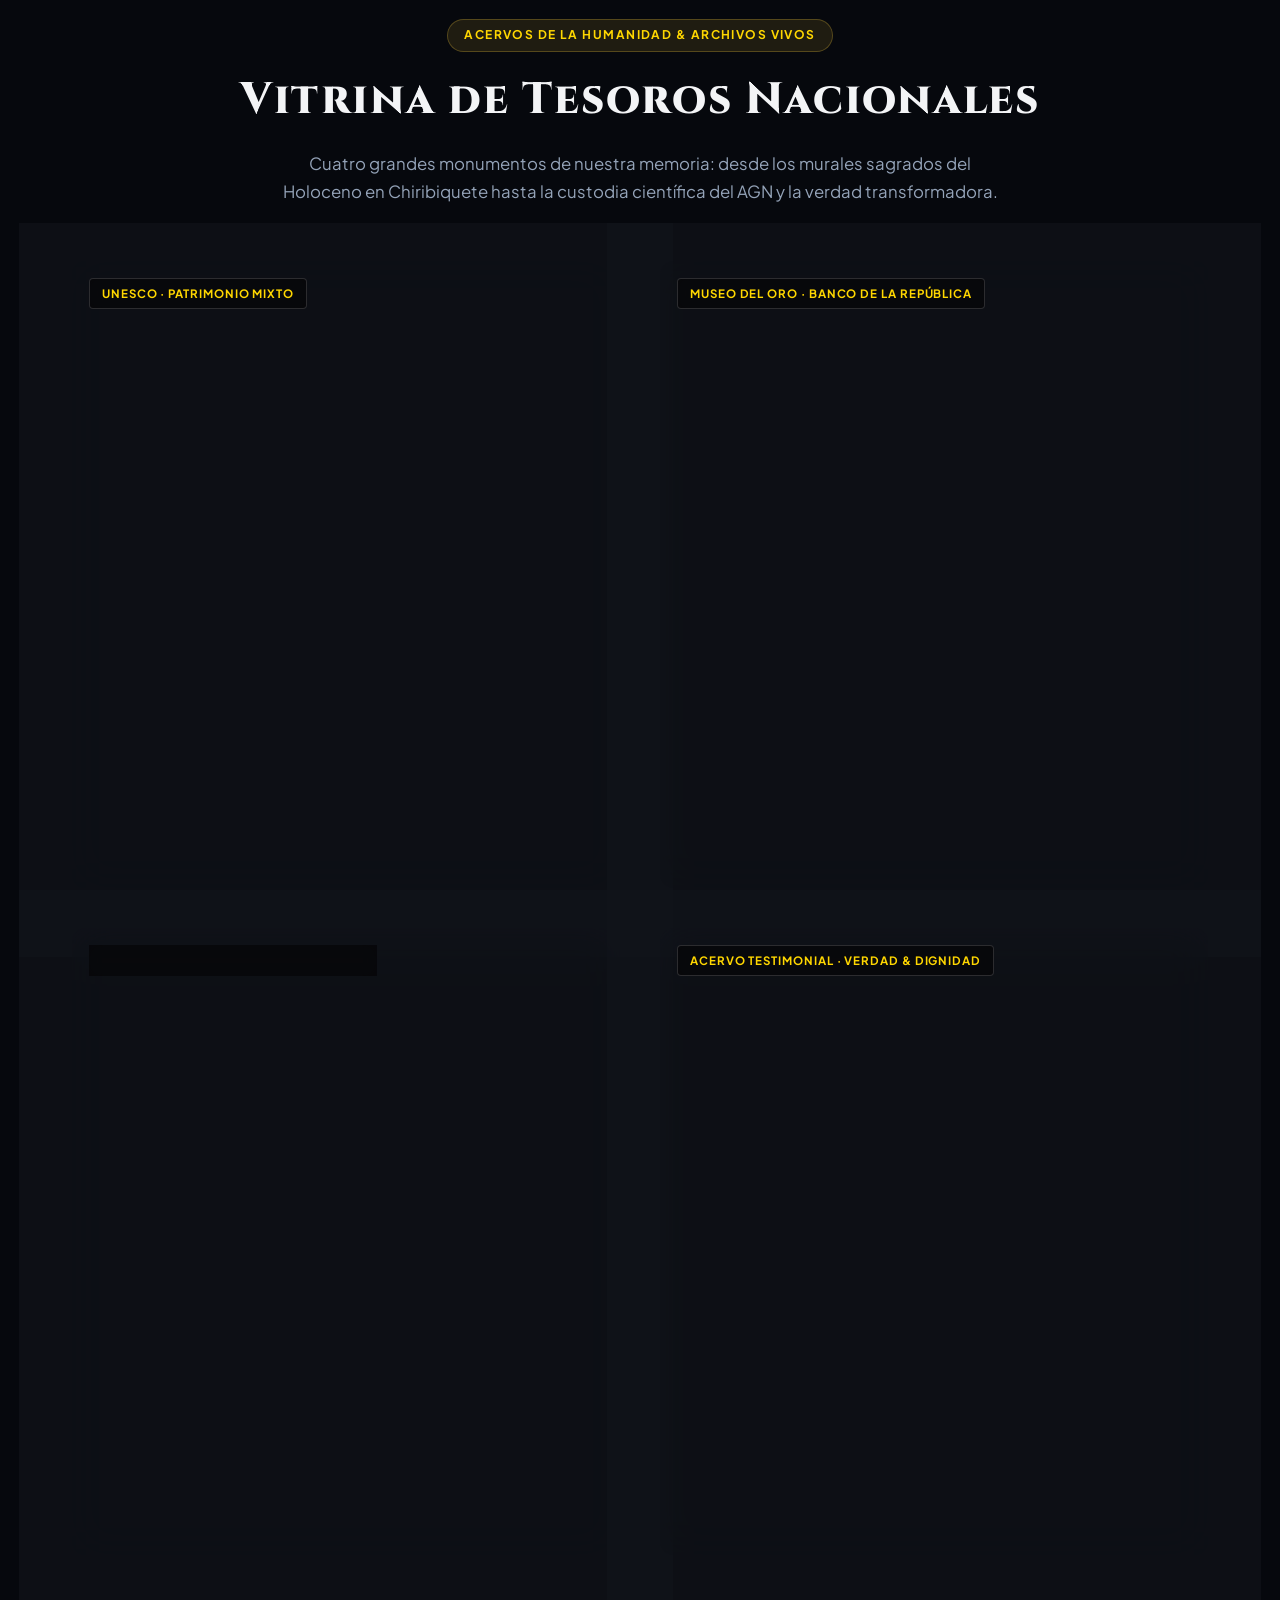
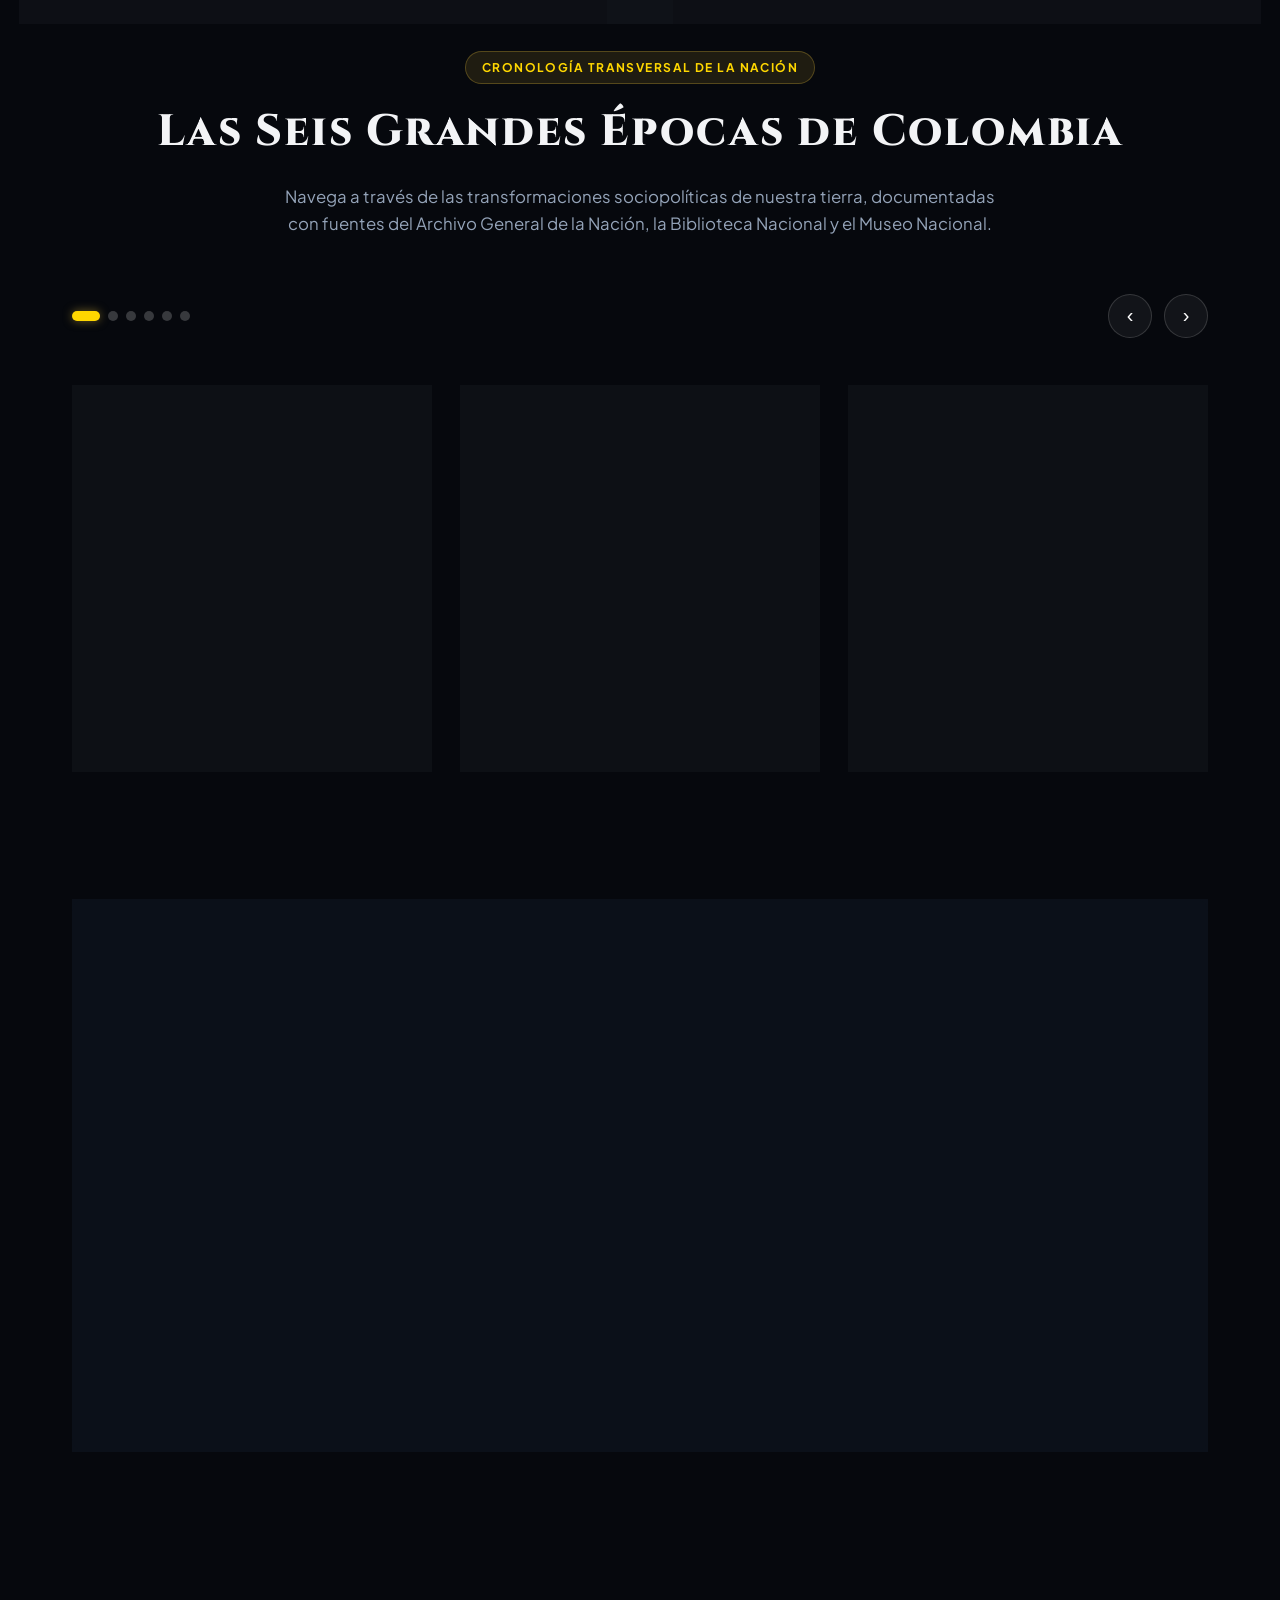
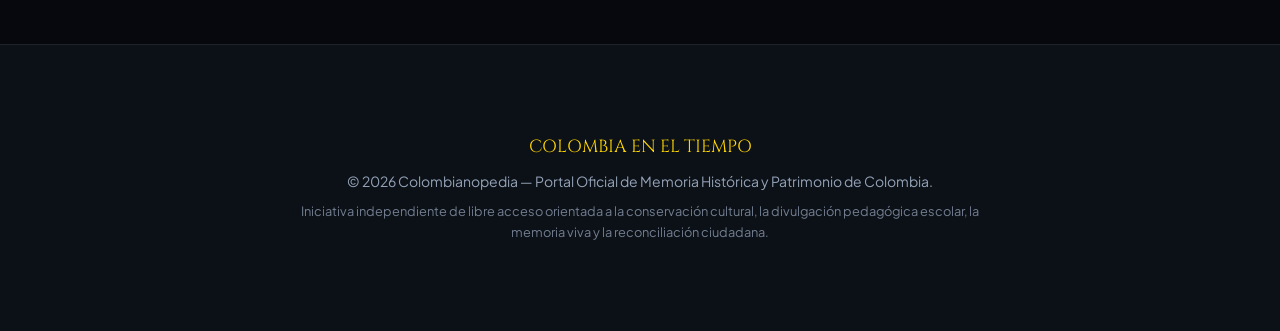
==== commit 7a110962: "feat(sesion-1): restructuracion visual y tecnica del nucleo vital - css/style.css: Nuevo sistema de " ====
--- a/index.html
+++ b/index.html
@@ -3,351 +3,2109 @@
 <head>
   <meta charset="UTF-8">
   <meta name="viewport" content="width=device-width, initial-scale=1.0">
-  <title>Colombianopedia - Colombia en el Tiempo: Portal Oficial de Memoria y Patrimonio</title>
-  <meta name="description" content="La enciclopedia interactiva y documental de Colombia: recorre la historia nacional a través de scrollytelling inmersivo, mapas territoriales y archivos históricos del AGN.">
-  
-  <link rel="stylesheet" href="css/style.css?v=1.3">
-  
-  <!-- Optimización de render-blocking para la carga inicial -->
-  <link rel="expect" href="#hero-scrolly" blocking="render">
+  <title>Colombia en el Tiempo — La Gran Enciclopedia de la Memoria, las Naciones Originarias y la Tierra</title>
+  <meta name="description" content="Portal monumental y oficial de memoria histórica de Colombia: 115 pueblos originarios, 20.000 años de arte rupestre, acervos del Archivo General de la Nación, geología y verdad.">
+  <meta name="theme-color" content="#070709">
+
+  <!-- Tipografías de Alta Jerarquía Histórica -->
+  <link rel="preconnect" href="https://fonts.googleapis.com">
+  <link rel="preconnect" href="https://fonts.gstatic.com" crossorigin>
+  <link href="https://fonts.googleapis.com/css2?family=Cinzel:wght@400;600;700;800;900&family=Inter:wght@300;400;500;600;700&display=swap" rel="stylesheet">
+
+  <link rel="stylesheet" href="css/style.css?v=2.0">
+
+  <style>
+    /* ==========================================================
+       ESTILOS EXCLUSIVOS: PORTAL MONUMENTAL Y HERO EXPERIENCE
+       ========================================================== */
+
+    /* Desactivar botón flotante simple para usar la cápsula avanzada */
+    .audio-toggle {
+      display: none !important;
+    }
+
+    /* Iluminación Ambiental y Fondo Dinámico */
+    body {
+      background-color: var(--bg-primary);
+      position: relative;
+    }
+
+    /* ==========================================================
+       CABECERA Y NAVEGACIÓN UNIFICADA (14 PÁGINAS)
+       ========================================================== */
+    header {
+      position: sticky;
+      top: 0;
+      z-index: 1000;
+      background: rgba(7, 7, 9, 0.82);
+      backdrop-filter: blur(20px);
+      -webkit-backdrop-filter: blur(20px);
+      border-bottom: 1px solid rgba(212, 175, 55, 0.2);
+      padding: 0.85rem 2rem;
+      display: flex;
+      justify-content: space-between;
+      align-items: center;
+      transition: background 0.3s ease, border-color 0.3s ease;
+    }
+
+    .header-left {
+      display: flex;
+      align-items: center;
+      gap: 1.5rem;
+    }
+
+    .logo-monumental {
+      display: flex;
+      align-items: center;
+      gap: 0.65rem;
+      text-decoration: none;
+      font-family: var(--font-title);
+      font-size: 1.35rem;
+      font-weight: 800;
+      letter-spacing: 0.08em;
+      color: #fff;
+    }
+
+    .logo-monumental .gold-text {
+      background: linear-gradient(135deg, #fff3cf 0%, #e5c05b 50%, #d4af37 100%);
+      -webkit-background-clip: text;
+      -webkit-text-fill-color: transparent;
+      text-shadow: 0 0 20px rgba(212, 175, 55, 0.4);
+    }
+
+    .logo-badge-icon {
+      width: 28px;
+      height: 28px;
+      display: inline-flex;
+      align-items: center;
+      justify-content: center;
+      background: radial-gradient(circle, #f5d77f 0%, #aa7c11 100%);
+      border-radius: 50%;
+      color: #070709;
+      font-size: 0.9rem;
+      box-shadow: 0 0 12px rgba(212, 175, 55, 0.5);
+    }
+
+    .nav-container {
+      display: flex;
+      align-items: center;
+      gap: 1.25rem;
+    }
+
+    .nav-links-cluster {
+      display: flex;
+      align-items: center;
+      gap: 1.15rem;
+    }
+
+    .nav-item-link, .dropdown-trigger-btn {
+      color: var(--text-secondary);
+      text-decoration: none;
+      font-size: 0.825rem;
+      font-weight: 600;
+      letter-spacing: 0.06em;
+      text-transform: uppercase;
+      transition: all 0.25s ease;
+      background: transparent;
+      border: none;
+      cursor: pointer;
+      display: inline-flex;
+      align-items: center;
+      gap: 0.35rem;
+      padding: 0.4rem 0.6rem;
+      border-radius: 4px;
+    }
+
+    .nav-item-link:hover, .dropdown-trigger-btn:hover, .nav-item-link.active {
+      color: #ffd700;
+      background: rgba(212, 175, 55, 0.08);
+    }
+
+    .nav-item-link.active {
+      border-bottom: 2px solid var(--accent);
+    }
+
+    /* Menús Desplegables Mejorados */
+    .nav-dropdown {
+      position: relative;
+    }
+
+    .nav-dropdown-menu {
+      display: none;
+      position: absolute;
+      top: 100%;
+      left: 0;
+      background: rgba(12, 13, 17, 0.96);
+      backdrop-filter: blur(24px);
+      -webkit-backdrop-filter: blur(24px);
+      border: 1px solid rgba(212, 175, 55, 0.25);
+      border-radius: 8px;
+      min-width: 270px;
+      padding: 0.65rem 0;
+      box-shadow: 0 18px 40px rgba(0, 0, 0, 0.75);
+      z-index: 1001;
+      list-style: none;
+      margin-top: 0.35rem;
+    }
+
+    .nav-dropdown:hover .nav-dropdown-menu,
+    .nav-dropdown:focus-within .nav-dropdown-menu {
+      display: block;
+      animation: fadeInDown 0.25s cubic-bezier(0.165, 0.84, 0.44, 1);
+    }
+
+    .nav-dropdown-menu a {
+      display: flex;
+      align-items: center;
+      gap: 0.6rem;
+      padding: 0.65rem 1.25rem;
+      color: #e5e7eb;
+      text-decoration: none;
+      font-size: 0.825rem;
+      font-weight: 500;
+      transition: all 0.2s ease;
+    }
+
+    .nav-dropdown-menu a:hover {
+      background: rgba(212, 175, 55, 0.12);
+      color: #ffd700;
+      padding-left: 1.5rem;
+    }
+
+    .nav-dropdown-menu .menu-era-tag {
+      font-size: 0.65rem;
+      font-weight: 700;
+      text-transform: uppercase;
+      padding: 0.15rem 0.45rem;
+      border-radius: 3px;
+      background: rgba(255, 255, 255, 0.08);
+      margin-left: auto;
+    }
+
+    /* Acciones del Header (Buscador y Lectura) */
+    .header-actions {
+      display: flex;
+      align-items: center;
+      gap: 0.75rem;
+    }
+
+    .header-search-btn {
+      display: inline-flex;
+      align-items: center;
+      gap: 0.5rem;
+      background: rgba(255, 255, 255, 0.05);
+      border: 1px solid rgba(212, 175, 55, 0.3);
+      padding: 0.4rem 0.85rem;
+      border-radius: 20px;
+      color: var(--text-primary);
+      font-size: 0.8rem;
+      cursor: pointer;
+      transition: all 0.25s ease;
+    }
+
+    .header-search-btn:hover {
+      background: rgba(212, 175, 55, 0.15);
+      border-color: #ffd700;
+      box-shadow: 0 0 15px rgba(212, 175, 55, 0.3);
+    }
+
+    .mobile-menu-btn {
+      display: none;
+      background: transparent;
+      border: 1px solid rgba(255, 255, 255, 0.15);
+      color: #fff;
+      font-size: 1.25rem;
+      padding: 0.4rem 0.65rem;
+      border-radius: 6px;
+      cursor: pointer;
+    }
+
+    /* ==========================================================
+       HERO CINEMATOGRÁFICO MONUMENTAL
+       ========================================================== */
+    .hero-cinematic-stage {
+      position: relative;
+      min-height: 94vh;
+      overflow: hidden;
+      display: flex;
+      flex-direction: column;
+      align-items: center;
+      justify-content: center;
+      padding: 4rem 1.5rem 6rem;
+      background: radial-gradient(ellipse at 50% 25%, rgba(212, 175, 55, 0.14) 0%, rgba(7, 7, 9, 0.85) 65%, #070709 100%);
+    }
+
+    /* Canvas de Partículas Doradas en Vivo */
+    #hero-particles-canvas {
+      position: absolute;
+      top: 0;
+      left: 0;
+      width: 100%;
+      height: 100%;
+      pointer-events: none;
+      z-index: 2;
+    }
+
+    /* Bóveda y Capas de Silueta */
+    .hero-ambient-glow {
+      position: absolute;
+      width: 70vw;
+      height: 70vw;
+      max-width: 900px;
+      max-height: 900px;
+      background: radial-gradient(circle, rgba(212, 175, 55, 0.18) 0%, rgba(16, 185, 129, 0.05) 45%, transparent 70%);
+      top: 25%;
+      left: 50%;
+      transform: translate(-50%, -50%);
+      filter: blur(50px);
+      pointer-events: none;
+      z-index: 1;
+      animation: pulseAura 10s ease-in-out infinite alternate;
+    }
+
+    @keyframes pulseAura {
+      0% { transform: translate(-50%, -50%) scale(0.92); opacity: 0.7; }
+      100% { transform: translate(-50%, -50%) scale(1.1); opacity: 1; }
+    }
+
+    /* Siluetas de los Andes y Palmas en el Fondo */
+    .hero-backdrop-silhouette {
+      position: absolute;
+      bottom: 0;
+      left: 0;
+      width: 100%;
+      height: 380px;
+      pointer-events: none;
+      z-index: 2;
+      opacity: 0.55;
+    }
+
+    .hero-backdrop-silhouette svg {
+      width: 100%;
+      height: 100%;
+      object-fit: cover;
+    }
+
+    /* Contenido Central Pinned del Hero */
+    .hero-content-wrapper {
+      position: relative;
+      z-index: 5;
+      text-align: center;
+      max-width: 1060px;
+      margin: 0 auto;
+      display: flex;
+      flex-direction: column;
+      align-items: center;
+    }
+
+    .hero-document-emblem {
+      display: inline-flex;
+      align-items: center;
+      gap: 0.6rem;
+      padding: 0.45rem 1.25rem;
+      background: rgba(212, 175, 55, 0.12);
+      border: 1px solid rgba(212, 175, 55, 0.38);
+      border-radius: 30px;
+      color: #ffd700;
+      font-size: 0.785rem;
+      font-weight: 700;
+      letter-spacing: 0.14em;
+      text-transform: uppercase;
+      box-shadow: 0 0 20px rgba(212, 175, 55, 0.2);
+      margin-bottom: 1.75rem;
+      animation: emblemShine 4s ease-in-out infinite alternate;
+    }
+
+    @keyframes emblemShine {
+      0% { box-shadow: 0 0 15px rgba(212, 175, 55, 0.15); border-color: rgba(212, 175, 55, 0.3); }
+      100% { box-shadow: 0 0 28px rgba(212, 175, 55, 0.45); border-color: rgba(245, 215, 127, 0.7); }
+    }
+
+    /* TÍTULO CON GRADIENTE ÁUREO MONUMENTAL */
+    .hero-monumental-title {
+      font-family: var(--font-title);
+      font-size: clamp(2.4rem, 6.2vw, 5rem);
+      font-weight: 900;
+      line-height: 1.05;
+      letter-spacing: 0.05em;
+      margin-bottom: 1.2rem;
+      text-transform: uppercase;
+      background: linear-gradient(135deg, #FFFFFF 0%, #FFF3CF 22%, #F5D77F 45%, #D4AF37 68%, #AA7C11 88%, #FFE89E 100%);
+      -webkit-background-clip: text;
+      -webkit-text-fill-color: transparent;
+      filter: drop-shadow(0 6px 25px rgba(212, 175, 55, 0.35));
+    }
+
+    .hero-monumental-subtitle {
+      font-family: var(--font-title);
+      font-size: clamp(1.05rem, 2.3vw, 1.6rem);
+      font-weight: 600;
+      color: #e5e7eb;
+      letter-spacing: 0.06em;
+      line-height: 1.35;
+      max-width: 860px;
+      margin-bottom: 1.5rem;
+      text-shadow: 0 2px 10px rgba(0, 0, 0, 0.8);
+    }
+
+    .hero-manifesto-text {
+      font-size: 1.05rem;
+      color: var(--text-secondary);
+      max-width: 760px;
+      line-height: 1.7;
+      margin-bottom: 2.25rem;
+    }
+
+    /* Barra Rápida de Búsqueda Hero */
+    .hero-search-bar {
+      width: 100%;
+      max-width: 640px;
+      background: rgba(18, 20, 26, 0.85);
+      backdrop-filter: blur(16px);
+      -webkit-backdrop-filter: blur(16px);
+      border: 1px solid rgba(212, 175, 55, 0.4);
+      border-radius: 40px;
+      padding: 0.95rem 1.6rem;
+      display: flex;
+      align-items: center;
+      justify-content: space-between;
+      color: #d1d5db;
+      font-size: 0.95rem;
+      cursor: pointer;
+      box-shadow: 0 15px 35px rgba(0, 0, 0, 0.5), inset 0 0 12px rgba(212, 175, 55, 0.05);
+      transition: all 0.3s cubic-bezier(0.165, 0.84, 0.44, 1);
+      margin-bottom: 2.25rem;
+    }
+
+    .hero-search-bar:hover {
+      border-color: #ffd700;
+      background: rgba(26, 29, 38, 0.95);
+      box-shadow: 0 0 30px rgba(212, 175, 55, 0.35);
+      transform: translateY(-2px);
+    }
+
+    /* BOTONES DE ACCIÓN PRINCIPALES (CTA) */
+    .hero-cta-cluster {
+      display: flex;
+      flex-wrap: wrap;
+      gap: 1.15rem;
+      justify-content: center;
+      align-items: center;
+      margin-bottom: 3.5rem;
+    }
+
+    .btn-hero {
+      display: inline-flex;
+      align-items: center;
+      gap: 0.65rem;
+      padding: 0.9rem 1.85rem;
+      border-radius: 8px;
+      font-family: var(--font-text);
+      font-weight: 700;
+      font-size: 0.875rem;
+      letter-spacing: 0.04em;
+      text-transform: uppercase;
+      text-decoration: none;
+      transition: all 0.3s cubic-bezier(0.165, 0.84, 0.44, 1);
+      cursor: pointer;
+      position: relative;
+      overflow: hidden;
+    }
+
+    .btn-hero-primary {
+      background: linear-gradient(135deg, #ffd700 0%, #d4af37 60%, #b8860b 100%);
+      color: #070709;
+      border: 1px solid #ffd700;
+      box-shadow: 0 8px 24px rgba(212, 175, 55, 0.4);
+    }
+
+    .btn-hero-primary:hover {
+      transform: translateY(-3px);
+      box-shadow: 0 12px 32px rgba(212, 175, 55, 0.6);
+      filter: brightness(1.1);
+    }
+
+    .btn-hero-secondary {
+      background: rgba(16, 185, 129, 0.12);
+      color: #10b981;
+      border: 1px solid rgba(16, 185, 129, 0.45);
+      backdrop-filter: blur(8px);
+    }
+
+    .btn-hero-secondary:hover {
+      background: rgba(16, 185, 129, 0.22);
+      border-color: #34d399;
+      color: #ecfdf5;
+      transform: translateY(-3px);
+      box-shadow: 0 8px 24px rgba(16, 185, 129, 0.3);
+    }
+
+    .btn-hero-tertiary {
+      background: rgba(255, 255, 255, 0.04);
+      color: var(--text-primary);
+      border: 1px solid rgba(255, 255, 255, 0.18);
+      backdrop-filter: blur(8px);
+    }
+
+    .btn-hero-tertiary:hover {
+      background: rgba(255, 255, 255, 0.1);
+      border-color: var(--accent);
+      color: #ffd700;
+      transform: translateY(-3px);
+      box-shadow: 0 8px 20px rgba(0, 0, 0, 0.4);
+    }
+
+    /* CONTADORES DINÁMICOS DE IMPACTO */
+    .hero-stats-band {
+      width: 100%;
+      max-width: 1080px;
+      background: rgba(15, 17, 23, 0.65);
+      backdrop-filter: blur(20px);
+      -webkit-backdrop-filter: blur(20px);
+      border: 1px solid rgba(212, 175, 55, 0.22);
+      border-radius: 12px;
+      padding: 1.75rem 1.5rem;
+      display: grid;
+      grid-template-columns: repeat(4, 1fr);
+      gap: 1.5rem;
+      box-shadow: 0 20px 45px rgba(0, 0, 0, 0.55);
+    }
+
+    .stat-box-monumental {
+      display: flex;
+      flex-direction: column;
+      align-items: center;
+      justify-content: center;
+      text-align: center;
+      padding: 0.5rem 0.75rem;
+      position: relative;
+    }
+
+    .stat-box-monumental:not(:last-child)::after {
+      content: '';
+      position: absolute;
+      right: 0;
+      top: 15%;
+      height: 70%;
+      width: 1px;
+      background: linear-gradient(180deg, transparent, rgba(212, 175, 55, 0.3), transparent);
+    }
+
+    .stat-number-cluster {
+      display: flex;
+      align-items: baseline;
+      justify-content: center;
+      line-height: 1;
+      margin-bottom: 0.5rem;
+    }
+
+    .stat-box-monumental .stat-number {
+      font-family: var(--font-title);
+      font-size: clamp(2rem, 3.4vw, 2.75rem);
+      font-weight: 800;
+      color: #ffd700;
+      letter-spacing: 0.02em;
+    }
+
+    .stat-box-monumental .stat-suffix {
+      font-family: var(--font-title);
+      font-size: clamp(1.4rem, 2.5vw, 2rem);
+      font-weight: 800;
+      color: #ffd700;
+      margin-left: 2px;
+    }
+
+    .stat-box-monumental .stat-caption {
+      font-size: 0.8rem;
+      color: #9ca3af;
+      font-weight: 600;
+      text-transform: uppercase;
+      letter-spacing: 0.06em;
+      line-height: 1.35;
+      max-width: 200px;
+    }
+
+    /* ==========================================================
+       SECCIÓN: VITRINA DE TESOROS NACIONALES (GLASSMORPHISM)
+       ========================================================== */
+    .tesoros-section {
+      margin: 6rem 0;
+      position: relative;
+    }
+
+    .section-headline-block {
+      text-align: center;
+      margin-bottom: 3.5rem;
+    }
+
+    .section-badge-gold {
+      display: inline-flex;
+      align-items: center;
+      gap: 0.5rem;
+      padding: 0.35rem 1rem;
+      background: rgba(212, 175, 55, 0.12);
+      border: 1px solid rgba(212, 175, 55, 0.3);
+      border-radius: 20px;
+      color: #ffd700;
+      font-size: 0.75rem;
+      font-weight: 700;
+      text-transform: uppercase;
+      letter-spacing: 0.12em;
+      margin-bottom: 0.75rem;
+    }
+
+    .section-title-monumental {
+      font-family: var(--font-title);
+      font-size: clamp(1.8rem, 3.5vw, 2.75rem);
+      font-weight: 800;
+      letter-spacing: 0.04em;
+      color: #f3f4f6;
+      margin-bottom: 0.85rem;
+    }
+
+    .section-description-monumental {
+      color: var(--text-secondary);
+      font-size: 1.05rem;
+      max-width: 720px;
+      margin: 0 auto;
+      line-height: 1.65;
+    }
+
+    .tesoros-grid {
+      display: grid;
+      grid-template-columns: repeat(2, 1fr);
+      gap: 2.5rem;
+    }
+
+    .tesoro-card {
+      background: rgba(18, 20, 27, 0.65);
+      backdrop-filter: blur(20px);
+      -webkit-backdrop-filter: blur(20px);
+      border: 1px solid rgba(255, 255, 255, 0.08);
+      border-radius: 14px;
+      overflow: hidden;
+      display: flex;
+      flex-direction: column;
+      transition: all 0.4s cubic-bezier(0.165, 0.84, 0.44, 1);
+      position: relative;
+      box-shadow: 0 15px 35px rgba(0, 0, 0, 0.4);
+    }
+
+    .tesoro-card::before {
+      content: '';
+      position: absolute;
+      top: 0;
+      left: 0;
+      right: 0;
+      height: 3px;
+      background: linear-gradient(90deg, transparent, var(--tesoro-accent, #ffd700), transparent);
+      opacity: 0.7;
+      transition: opacity 0.3s ease;
+    }
+
+    .tesoro-card:hover {
+      transform: translateY(-8px);
+      border-color: rgba(212, 175, 55, 0.45);
+      box-shadow: 0 25px 50px rgba(0, 0, 0, 0.6), 0 0 25px rgba(212, 175, 55, 0.15);
+    }
+
+    .tesoro-media {
+      position: relative;
+      height: 250px;
+      overflow: hidden;
+      background: #0d0f14;
+    }
+
+    .tesoro-media img {
+      width: 100%;
+      height: 100%;
+      object-fit: cover;
+      transition: transform 0.6s cubic-bezier(0.165, 0.84, 0.44, 1);
+    }
+
+    .tesoro-card:hover .tesoro-media img {
+      transform: scale(1.06);
+    }
+
+    .tesoro-media-overlay {
+      position: absolute;
+      inset: 0;
+      background: linear-gradient(180deg, rgba(7, 7, 9, 0.1) 0%, rgba(7, 7, 9, 0.85) 100%);
+    }
+
+    .tesoro-category-tag {
+      position: absolute;
+      top: 1rem;
+      left: 1rem;
+      background: rgba(7, 7, 9, 0.8);
+      backdrop-filter: blur(8px);
+      border: 1px solid rgba(255, 255, 255, 0.15);
+      padding: 0.3rem 0.75rem;
+      border-radius: 4px;
+      font-size: 0.72rem;
+      font-weight: 700;
+      color: #ffd700;
+      text-transform: uppercase;
+      letter-spacing: 0.08em;
+    }
+
+    .tesoro-body {
+      padding: 2rem;
+      display: flex;
+      flex-direction: column;
+      flex-grow: 1;
+    }
+
+    .tesoro-title {
+      font-family: var(--font-title);
+      font-size: 1.45rem;
+      font-weight: 700;
+      color: #fff;
+      margin-bottom: 0.75rem;
+      line-height: 1.25;
+    }
+
+    .tesoro-text {
+      color: #cbd5e1;
+      font-size: 0.95rem;
+      line-height: 1.65;
+      margin-bottom: 1.5rem;
+      flex-grow: 1;
+    }
+
+    .tesoro-highlights {
+      display: flex;
+      flex-wrap: wrap;
+      gap: 0.5rem;
+      margin-bottom: 1.75rem;
+    }
+
+    .tesoro-pill {
+      font-size: 0.725rem;
+      padding: 0.25rem 0.65rem;
+      border-radius: 12px;
+      background: rgba(255, 255, 255, 0.05);
+      border: 1px solid rgba(255, 255, 255, 0.1);
+      color: #94a3b8;
+      font-weight: 500;
+    }
+
+    .tesoro-action-link {
+      display: inline-flex;
+      align-items: center;
+      gap: 0.5rem;
+      color: #ffd700;
+      text-decoration: none;
+      font-weight: 700;
+      font-size: 0.85rem;
+      text-transform: uppercase;
+      letter-spacing: 0.06em;
+      transition: all 0.25s ease;
+      align-self: flex-start;
+    }
+
+    .tesoro-action-link:hover {
+      color: #fff;
+      transform: translateX(4px);
+    }
+
+    /* ==========================================================
+       CARRUSEL / EXPLORADOR DE ÉPOCAS HISTÓRICAS
+       ========================================================== */
+    .epocas-explorer-section {
+      margin: 6rem 0;
+      position: relative;
+    }
+
+    .carousel-controls-bar {
+      display: flex;
+      align-items: center;
+      justify-content: space-between;
+      margin-bottom: 2rem;
+      flex-wrap: wrap;
+      gap: 1rem;
+    }
+
+    .carousel-nav-arrows {
+      display: flex;
+      gap: 0.75rem;
+    }
+
+    .carousel-arrow-btn {
+      width: 44px;
+      height: 44px;
+      border-radius: 50%;
+      background: rgba(255, 255, 255, 0.05);
+      border: 1px solid rgba(255, 255, 255, 0.15);
+      color: #fff;
+      display: flex;
+      align-items: center;
+      justify-content: center;
+      font-size: 1.25rem;
+      cursor: pointer;
+      transition: all 0.25s ease;
+    }
+
+    .carousel-arrow-btn:hover {
+      background: rgba(212, 175, 55, 0.2);
+      border-color: #ffd700;
+      color: #ffd700;
+    }
+
+    .carousel-dots-tracker {
+      display: flex;
+      gap: 0.5rem;
+      align-items: center;
+    }
+
+    .carousel-dot {
+      width: 10px;
+      height: 10px;
+      border-radius: 50%;
+      background: rgba(255, 255, 255, 0.2);
+      border: none;
+      cursor: pointer;
+      transition: all 0.25s ease;
+    }
+
+    .carousel-dot.active {
+      width: 28px;
+      border-radius: 6px;
+      background: #ffd700;
+      box-shadow: 0 0 10px rgba(212, 175, 55, 0.5);
+    }
+
+    /* Pista Deslizante del Carrusel */
+    .carousel-track-container {
+      overflow-x: auto;
+      scroll-snap-type: x mandatory;
+      scrollbar-width: none;
+      -ms-overflow-style: none;
+      display: flex;
+      gap: 1.75rem;
+      padding: 1rem 0.25rem 2rem;
+      scroll-behavior: smooth;
+    }
+
+    .carousel-track-container::-webkit-scrollbar {
+      display: none;
+    }
+
+    .era-carousel-card {
+      flex: 0 0 360px;
+      scroll-snap-align: start;
+      background: rgba(18, 20, 27, 0.7);
+      backdrop-filter: blur(18px);
+      -webkit-backdrop-filter: blur(18px);
+      border: 1px solid rgba(255, 255, 255, 0.09);
+      border-radius: 12px;
+      padding: 1.85rem;
+      text-decoration: none;
+      color: inherit;
+      display: flex;
+      flex-direction: column;
+      position: relative;
+      overflow: hidden;
+      transition: all 0.35s cubic-bezier(0.165, 0.84, 0.44, 1);
+    }
+
+    .era-carousel-card::after {
+      content: '';
+      position: absolute;
+      bottom: 0;
+      left: 0;
+      width: 100%;
+      height: 3px;
+      background: var(--era-accent, #ffd700);
+      transform: scaleX(0);
+      transform-origin: left;
+      transition: transform 0.3s ease;
+    }
+
+    .era-carousel-card:hover {
+      transform: translateY(-8px);
+      border-color: var(--era-accent, #ffd700);
+      box-shadow: 0 18px 40px rgba(0, 0, 0, 0.55), 0 0 20px rgba(var(--era-accent-rgb, 212, 175, 55), 0.15);
+    }
+
+    .era-carousel-card:hover::after {
+      transform: scaleX(1);
+    }
+
+    .era-header-pill {
+      font-size: 0.7rem;
+      font-weight: 700;
+      text-transform: uppercase;
+      letter-spacing: 0.08em;
+      padding: 0.25rem 0.65rem;
+      border-radius: 4px;
+      background: rgba(var(--era-accent-rgb, 212, 175, 55), 0.15);
+      color: var(--era-accent, #ffd700);
+      margin-bottom: 0.75rem;
+      width: fit-content;
+    }
+
+    .era-timeline-years {
+      font-size: 0.85rem;
+      font-weight: 600;
+      color: var(--era-accent, #ffd700);
+      margin-bottom: 0.4rem;
+      font-family: var(--font-text);
+    }
+
+    .era-card-title {
+      font-family: var(--font-title);
+      font-size: 1.35rem;
+      font-weight: 700;
+      color: #fff;
+      margin-bottom: 0.75rem;
+    }
+
+    .era-card-description {
+      color: #94a3b8;
+      font-size: 0.9rem;
+      line-height: 1.6;
+      margin-bottom: 1.5rem;
+      flex-grow: 1;
+    }
+
+    .era-card-meta {
+      font-size: 0.75rem;
+      color: #cbd5e1;
+      border-top: 1px solid rgba(255, 255, 255, 0.08);
+      padding-top: 0.85rem;
+      display: flex;
+      align-items: center;
+      justify-content: space-between;
+    }
+
+    .era-card-meta span {
+      font-weight: 600;
+      color: var(--era-accent, #ffd700);
+    }
+
+    /* ==========================================================
+       CÁPSULA DE AUDIO AMBIENTAL ELEGANTE
+       ========================================================== */
+    .soundscape-capsule {
+      position: fixed;
+      bottom: 2rem;
+      right: 2rem;
+      z-index: 999;
+      background: rgba(12, 14, 19, 0.92);
+      backdrop-filter: blur(20px);
+      -webkit-backdrop-filter: blur(20px);
+      border: 1px solid rgba(212, 175, 55, 0.35);
+      border-radius: 36px;
+      padding: 0.5rem 0.9rem 0.5rem 0.75rem;
+      box-shadow: 0 15px 40px rgba(0, 0, 0, 0.7), 0 0 20px rgba(212, 175, 55, 0.15);
+      display: flex;
+      align-items: center;
+      gap: 0.75rem;
+      transition: all 0.3s cubic-bezier(0.165, 0.84, 0.44, 1);
+    }
+
+    .soundscape-capsule:hover {
+      border-color: #ffd700;
+      box-shadow: 0 20px 45px rgba(0, 0, 0, 0.8), 0 0 25px rgba(212, 175, 55, 0.3);
+    }
+
+    .soundscape-play-btn {
+      width: 38px;
+      height: 38px;
+      border-radius: 50%;
+      background: linear-gradient(135deg, #ffd700, #b8860b);
+      border: none;
+      color: #070709;
+      display: flex;
+      align-items: center;
+      justify-content: center;
+      font-size: 1rem;
+      cursor: pointer;
+      box-shadow: 0 4px 12px rgba(212, 175, 55, 0.4);
+      transition: transform 0.2s ease, filter 0.2s ease;
+      flex-shrink: 0;
+    }
+
+    .soundscape-play-btn:hover {
+      transform: scale(1.08);
+      filter: brightness(1.15);
+    }
+
+    .soundscape-info {
+      display: flex;
+      flex-direction: column;
+      cursor: pointer;
+    }
+
+    .soundscape-status-label {
+      font-size: 0.65rem;
+      text-transform: uppercase;
+      letter-spacing: 0.08em;
+      color: #9ca3af;
+      font-weight: 700;
+    }
+
+    .soundscape-current-name {
+      font-size: 0.8rem;
+      color: #fff;
+      font-weight: 600;
+      white-space: nowrap;
+    }
+
+    /* Animación del Ecualizador */
+    .soundscape-equalizer {
+      display: flex;
+      align-items: flex-end;
+      gap: 3px;
+      height: 16px;
+      padding: 0 4px;
+    }
+
+    .eq-bar {
+      width: 3px;
+      background: #ffd700;
+      border-radius: 2px;
+      height: 3px;
+      transition: height 0.2s ease;
+    }
+
+    .soundscape-capsule.playing .eq-bar:nth-child(1) { animation: soundBar 1.1s infinite alternate; }
+    .soundscape-capsule.playing .eq-bar:nth-child(2) { animation: soundBar 0.8s 0.2s infinite alternate; }
+    .soundscape-capsule.playing .eq-bar:nth-child(3) { animation: soundBar 1.3s 0.1s infinite alternate; }
+    .soundscape-capsule.playing .eq-bar:nth-child(4) { animation: soundBar 0.9s 0.3s infinite alternate; }
+
+    @keyframes soundBar {
+      0% { height: 3px; }
+      100% { height: 16px; }
+    }
+
+    /* Panel Desplegable de Selección de Paisaje Sonoro */
+    .soundscape-modal-drawer {
+      display: none;
+      position: absolute;
+      bottom: calc(100% + 12px);
+      right: 0;
+      width: 310px;
+      background: rgba(14, 16, 22, 0.96);
+      backdrop-filter: blur(24px);
+      -webkit-backdrop-filter: blur(24px);
+      border: 1px solid rgba(212, 175, 55, 0.3);
+      border-radius: 14px;
+      padding: 1.25rem;
+      box-shadow: 0 25px 60px rgba(0, 0, 0, 0.8);
+    }
+
+    .soundscape-capsule.open .soundscape-modal-drawer {
+      display: block;
+      animation: fadeInUp 0.25s ease;
+    }
+
+    .drawer-title {
+      font-family: var(--font-title);
+      font-size: 0.95rem;
+      font-weight: 700;
+      color: #ffd700;
+      margin-bottom: 0.25rem;
+    }
+
+    .drawer-subtitle {
+      font-size: 0.75rem;
+      color: #9ca3af;
+      margin-bottom: 1rem;
+      line-height: 1.4;
+    }
+
+    .soundscape-options-list {
+      display: flex;
+      flex-direction: column;
+      gap: 0.5rem;
+      margin-bottom: 1rem;
+    }
+
+    .sound-option-btn {
+      display: flex;
+      align-items: center;
+      gap: 0.75rem;
+      padding: 0.65rem 0.85rem;
+      background: rgba(255, 255, 255, 0.04);
+      border: 1px solid rgba(255, 255, 255, 0.08);
+      border-radius: 8px;
+      color: #e5e7eb;
+      font-size: 0.82rem;
+      cursor: pointer;
+      text-align: left;
+      transition: all 0.2s ease;
+    }
+
+    .sound-option-btn:hover, .sound-option-btn.active {
+      background: rgba(212, 175, 55, 0.15);
+      border-color: #ffd700;
+      color: #ffd700;
+    }
+
+    .sound-option-btn .opt-icon {
+      font-size: 1.15rem;
+    }
+
+    .sound-volume-wrapper {
+      display: flex;
+      align-items: center;
+      gap: 0.75rem;
+      padding-top: 0.75rem;
+      border-top: 1px solid rgba(255, 255, 255, 0.08);
+      font-size: 0.75rem;
+      color: #9ca3af;
+    }
+
+    .sound-volume-slider {
+      flex-grow: 1;
+      accent-color: #ffd700;
+      cursor: pointer;
+    }
+
+    /* ==========================================================
+       MODO PERGAMINO / LUZ DE LECTURA (COMPATIBILIDAD INTEGRAL)
+       ========================================================== */
+    [data-reading-mode="pergamino"] .hero-cinematic-stage {
+      background: radial-gradient(ellipse at 50% 25%, rgba(160, 64, 24, 0.08) 0%, rgba(246, 238, 227, 0.95) 75%, #f6eee3 100%) !important;
+    }
+
+    [data-reading-mode="pergamino"] .hero-monumental-title {
+      background: linear-gradient(135deg, #422206 0%, #873600 50%, #b9770e 100%) !important;
+      -webkit-background-clip: text !important;
+      -webkit-text-fill-color: transparent !important;
+      filter: none !important;
+    }
+
+    [data-reading-mode="pergamino"] .hero-monumental-subtitle {
+      color: #4a3622 !important;
+      text-shadow: none !important;
+    }
+
+    [data-reading-mode="pergamino"] .hero-stats-band,
+    [data-reading-mode="pergamino"] .tesoro-card,
+    [data-reading-mode="pergamino"] .era-carousel-card,
+    [data-reading-mode="pergamino"] .soundscape-capsule,
+    [data-reading-mode="pergamino"] .soundscape-modal-drawer {
+      background: rgba(255, 255, 255, 0.88) !important;
+      border-color: rgba(120, 85, 45, 0.25) !important;
+      box-shadow: 0 10px 30px rgba(90, 55, 25, 0.08) !important;
+    }
+
+    [data-reading-mode="pergamino"] .tesoro-title,
+    [data-reading-mode="pergamino"] .era-card-title,
+    [data-reading-mode="pergamino"] .soundscape-current-name {
+      color: #231608 !important;
+    }
+
+    [data-reading-mode="pergamino"] .tesoro-text,
+    [data-reading-mode="pergamino"] .era-card-description {
+      color: #5e4730 !important;
+    }
+
+    [data-reading-mode="pergamino"] .hero-search-bar {
+      background: rgba(255, 255, 255, 0.9) !important;
+      border-color: rgba(120, 85, 45, 0.3) !important;
+      color: #5e4730 !important;
+    }
+
+    /* ==========================================================
+       RESPONSIVIDAD Y ADAPTACIÓN MÓVIL
+       ========================================================== */
+    @media (max-width: 1024px) {
+      .hero-stats-band {
+        grid-template-columns: repeat(2, 1fr);
+        gap: 1.25rem;
+      }
+      .stat-box-monumental:nth-child(2)::after {
+        display: none;
+      }
+      .tesoros-grid {
+        grid-template-columns: 1fr;
+      }
+    }
+
+    @media (max-width: 860px) {
+      header {
+        padding: 0.85rem 1.25rem;
+      }
+      .nav-links-cluster {
+        display: none;
+      }
+      .nav-links-cluster.mobile-open {
+        display: flex;
+        flex-direction: column;
+        position: absolute;
+        top: 100%;
+        left: 0;
+        right: 0;
+        background: rgba(10, 11, 15, 0.98);
+        backdrop-filter: blur(25px);
+        padding: 1.5rem;
+        border-bottom: 1px solid rgba(212, 175, 55, 0.3);
+        gap: 1rem;
+        align-items: flex-start;
+      }
+      .nav-dropdown-menu {
+        position: static;
+        display: block;
+        background: transparent;
+        box-shadow: none;
+        border: none;
+        padding-left: 1rem;
+        min-width: unset;
+      }
+      .mobile-menu-btn {
+        display: block;
+      }
+      .hero-cinematic-stage {
+        padding: 3rem 1rem 5rem;
+      }
+      .hero-stats-band {
+        grid-template-columns: 1fr;
+      }
+      .stat-box-monumental::after {
+        display: none !important;
+      }
+      .btn-hero {
+        width: 100%;
+        justify-content: center;
+      }
+      .soundscape-capsule {
+        bottom: 1rem;
+        right: 1rem;
+      }
+    }
+
+    @keyframes fadeInDown {
+      from { opacity: 0; transform: translateY(-8px); }
+      to { opacity: 1; transform: translateY(0); }
+    }
+    @keyframes fadeInUp {
+      from { opacity: 0; transform: translateY(8px); }
+      to { opacity: 1; transform: translateY(0); }
+    }
+  </style>
 </head>
 <body>
 
-  <!-- Encabezado Común con Navegación y Modos -->
+  <!-- ==========================================================
+       1. ENCABEZADO COMÚN IMPECABLE (14 PÁGINAS UNIFICADAS)
+       ========================================================== -->
   <header>
-    <a href="index.html" class="logo">
-      COLOMBIA <span>EN EL TIEMPO</span>
-    </a>
-    <nav>
-      <a href="index.html" class="active">Inicio</a>
-      <div class="dropdown">
-        <button class="dropdown-trigger">Épocas Históricas</button>
-        <div class="dropdown-content">
-          <a href="precolombina.html">Época Precolombina</a>
-          <a href="colonia.html">Conquista y Colonia</a>
-          <a href="independencia.html">Independencia y Grito</a>
-          <a href="siglo-xix.html">República (Siglo XIX)</a>
-          <a href="siglo-xx.html">Tensiones del Siglo XX</a>
-          <a href="memoria.html">Memoria y Paz (Siglo XXI)</a>
+    <div class="header-left">
+      <a href="index.html" class="logo-monumental" aria-label="Inicio de Colombianopedia">
+        <span class="logo-badge-icon">🇨🇴</span>
+        <span>COLOMBIA <span class="gold-text">EN EL TIEMPO</span></span>
+      </a>
+    </div>
+
+    <nav class="nav-container" aria-label="Navegación principal">
+      <div class="nav-links-cluster" id="mainNavLinks">
+        <!-- 1. Inicio -->
+        <a href="index.html" class="nav-item-link active">Inicio</a>
+
+        <!-- 2 a 7. Dropdown de las 6 Épocas Históricas -->
+        <div class="nav-dropdown">
+          <button class="dropdown-trigger-btn" aria-haspopup="true" aria-expanded="false">
+            Épocas Históricas ▾
+          </button>
+          <ul class="nav-dropdown-menu">
+            <li>
+              <a href="precolombina.html">
+                <span>Época Precolombina</span>
+                <span class="menu-era-tag">Origen</span>
+              </a>
+            </li>
+            <li>
+              <a href="colonia.html">
+                <span>Conquista y Colonia</span>
+                <span class="menu-era-tag">1492–1810</span>
+              </a>
+            </li>
+            <li>
+              <a href="independencia.html">
+                <span>Independencia y Grito</span>
+                <span class="menu-era-tag">1810–1830</span>
+              </a>
+            </li>
+            <li>
+              <a href="siglo-xix.html">
+                <span>República (Siglo XIX)</span>
+                <span class="menu-era-tag">1830–1899</span>
+              </a>
+            </li>
+            <li>
+              <a href="siglo-xx.html">
+                <span>Tensiones del Siglo XX</span>
+                <span class="menu-era-tag">1900–1999</span>
+              </a>
+            </li>
+            <li>
+              <a href="memoria.html">
+                <span>Memoria y Paz (Siglo XXI)</span>
+                <span class="menu-era-tag">2000–Pres.</span>
+              </a>
+            </li>
+          </ul>
+        </div>
+
+        <!-- 8 a 14. Dropdown de los 7 Módulos de la Enciclopedia -->
+        <div class="nav-dropdown">
+          <button class="dropdown-trigger-btn" aria-haspopup="true" aria-expanded="false">
+            Módulos Enciclopedia ▾
+          </button>
+          <ul class="nav-dropdown-menu">
+            <li><a href="otras-culturas.html">🏛️ Atlas de las 115 Tribus</a></li>
+            <li><a href="muiscas.html">✨ Enciclopedia Muisca & Dorado</a></li>
+            <li><a href="geografia-y-geologia.html">🌋 Geología, Fallas & Regiones</a></li>
+            <li><a href="ciudades-historicas.html">🗺️ 32 Ciudades & Toponimia</a></li>
+            <li><a href="leyendas-ancestrales.html">📜 Mitos & Leyendas Vivas</a></li>
+            <li><a href="mentes-y-figuras.html">🖋️ Grandes Mentes e Ilustres</a></li>
+            <li><a href="iceberg-violencia.html">🧊 Iceberg de la Memoria</a></li>
+          </ul>
         </div>
       </div>
-      <div class="dropdown">
-        <button class="dropdown-trigger">Módulos Enciclopedia</button>
-        <div class="dropdown-content">
-          <a href="geografia-y-geologia.html">Mapa Geográfico y Fallas</a>
-          <a href="ciudades-historicas.html">32 Ciudades y Toponimia</a>
-          <a href="muiscas.html">Enciclopedia Muisca</a>
-          <a href="otras-culturas.html">Catálogo de Culturas</a>
-          <a href="leyendas-ancestrales.html">Mitos y Leyendas</a>
-          <a href="mentes-y-figuras.html">Mentes e Ilustres</a>
-          <a href="iceberg-violencia.html">Iceberg de la Violencia</a>
+
+      <!-- Acciones de Cabecera: Buscador ⌘K y Selector de Modo Pergamino -->
+      <div class="header-actions">
+        <button class="header-search-btn universal-search-trigger" aria-label="Abrir buscador universal (⌘K)">
+          <span>🔍</span>
+          <span style="font-weight: 500;">Buscar</span>
+          <span class="search-shortcut-badge">⌘K</span>
+        </button>
+
+        <button class="reading-mode-toggle" id="readingModeToggle" title="Alternar Modo Lectura Pergamino">
+          📜 <span>Pergamino</span>
+        </button>
+
+        <button class="mobile-menu-btn" id="mobileMenuToggle" aria-label="Abrir menú de navegación">
+          ☰
+        </button>
+      </div>
+    </nav>
+  </header>
+
+  <!-- ==========================================================
+       2. HERO CINEMATOGRÁFICO MONUMENTAL
+       ========================================================== -->
+  <section class="hero-cinematic-stage" id="hero-cinematografico">
+    
+    <!-- Canvas Interactivo de Partículas y Destellos Dorados -->
+    <canvas id="hero-particles-canvas"></canvas>
+
+    <!-- Resplandor Ambiental Sagrado -->
+    <div class="hero-ambient-glow"></div>
+
+    <!-- Silueta Vectorial Monumental de la Cordillera de los Andes y Palmas -->
+    <div class="hero-backdrop-silhouette">
+      <svg viewBox="0 0 1440 380" preserveAspectRatio="none" fill="none" xmlns="http://www.w3.org/2000/svg">
+        <!-- Cordillera Andina de Fondo -->
+        <path d="M0,380 L0,260 L140,210 L280,290 L460,170 L620,250 L780,140 L980,240 L1160,160 L1320,240 L1440,190 L1440,380 Z" fill="#0b0e14" opacity="0.85"/>
+        <!-- Siluetas de Palmas de Cera del Quindío (Ceroxylon quindiuense) -->
+        <g fill="#070a0d" opacity="0.95">
+          <rect x="180" y="80" width="6" height="300" rx="3" fill="#141a22"/>
+          <path d="M183,80 C150,55 130,95 120,115 C160,95 180,90 183,80 C186,90 206,95 246,115 C236,95 216,55 183,80 Z"/>
+          <rect x="1220" y="90" width="7" height="290" rx="3" fill="#141a22"/>
+          <path d="M1223,90 C1190,65 1170,105 1160,125 C1200,105 1220,100 1223,90 C1226,100 1246,105 1286,125 C1276,105 1256,65 1223,90 Z"/>
+        </g>
+        <!-- Meandro del Río Grande de la Magdalena y Selva -->
+        <path d="M0,380 L0,320 C340,270 510,340 850,290 C1150,250 1310,310 1440,280 L1440,380 Z" fill="#040608"/>
+      </svg>
+    </div>
+
+    <!-- Contenido Monumental Central -->
+    <div class="hero-content-wrapper">
+      
+      <!-- Insignia Patrimonial -->
+      <div class="hero-document-emblem">
+        <span>🏛️</span> Colombianopedia · Gran Archivo de la Memoria y la Tierra
+      </div>
+
+      <!-- TÍTULO CON GRADIENTE ÁUREO MONUMENTAL -->
+      <h1 class="hero-monumental-title">
+        COLOMBIA EN EL TIEMPO
+      </h1>
+
+      <!-- SUBTÍTULO OFICIAL -->
+      <p class="hero-monumental-subtitle">
+        La Gran Enciclopedia de la Memoria, las Naciones Originarias y la Tierra
+      </p>
+
+      <!-- Manifiesto Narrativo -->
+      <p class="hero-manifesto-text">
+        Un periplo documental inmersivo a través de los pictogramas rupestres del Guaviare, la cosmogonía de las 115 naciones indígenas, los pergaminos virreinales del AGN, las transformaciones geopolíticas y la dignificación testimonial de nuestra paz.
+      </p>
+
+      <!-- Disparador Rápido del Buscador con ⌘K -->
+      <div class="hero-search-bar universal-search-trigger" role="button" tabindex="0" aria-label="Buscar en la enciclopedia nacional">
+        <div style="display: flex; align-items: center; gap: 0.85rem;">
+          <span style="font-size: 1.25rem;">🔍</span>
+          <span>Buscar entre 115 tribus, fondos del AGN, próceres, geología, mitos y leyes...</span>
+        </div>
+        <span class="search-shortcut-badge">⌘K / Ctrl+K</span>
+      </div>
+
+      <!-- BOTONES DE ACCIÓN PRINCIPALES (CTA) -->
+      <div class="hero-cta-cluster">
+        <!-- CTA 1: Atlas 115 Tribus -->
+        <a href="otras-culturas.html" class="btn-hero btn-hero-primary">
+          <span>🌿 Explorar el Gran Atlas de las 115 Tribus</span>
+          <span style="font-size: 1.1rem;">&rarr;</span>
+        </a>
+
+        <!-- CTA 2: Secretos del Amazonas y Memoria -->
+        <a href="memoria.html" class="btn-hero btn-hero-secondary">
+          <span>🕊️ Secretos del Amazonas y Memoria</span>
+          <span style="font-size: 1.1rem;">&rarr;</span>
+        </a>
+
+        <!-- CTA 3: Cartografía Tectónica y Geología -->
+        <a href="geografia-y-geologia.html" class="btn-hero btn-hero-tertiary">
+          <span>🌋 Cartografía Tectónica y Geología</span>
+          <span style="font-size: 1.1rem;">&rarr;</span>
+        </a>
+      </div>
+
+      <!-- CONTADORES DINÁMICOS EN VIVO (STATS DE IMPACTO) -->
+      <div class="hero-stats-band">
+        
+        <!-- Stat 1: 115 Naciones Indígenas Monografiadas -->
+        <div class="stat-box-monumental">
+          <div class="stat-number-cluster">
+            <span class="stat-number" data-target="115">0</span>
+          </div>
+          <div class="stat-caption">Naciones Indígenas Monografiadas</div>
+        </div>
+
+        <!-- Stat 2: 20.000 Años de Historia y Arte Rupestre -->
+        <div class="stat-box-monumental">
+          <div class="stat-number-cluster">
+            <span class="stat-number" data-target="20000">0</span>
+          </div>
+          <div class="stat-caption">Años de Historia y Arte Rupestre</div>
+        </div>
+
+        <!-- Stat 3: 6 Regiones Naturales Vivas -->
+        <div class="stat-box-monumental">
+          <div class="stat-number-cluster">
+            <span class="stat-number" data-target="6">0</span>
+          </div>
+          <div class="stat-caption">Regiones Naturales Vivas</div>
+        </div>
+
+        <!-- Stat 4: 236.000+ Palabras de Investigación Documental Verificada -->
+        <div class="stat-box-monumental">
+          <div class="stat-number-cluster">
+            <span class="stat-number" data-target="236000">0</span><span class="stat-suffix">+</span>
+          </div>
+          <div class="stat-caption">Palabras de Investigación Verificada</div>
+        </div>
+
+      </div>
+
+    </div>
+
+  </section>
+
+  <!-- ==========================================================
+       CONTENEDOR PRINCIPAL DEL PORTAL
+       ========================================================== -->
+  <main class="container">
+
+    <!-- WIDGET DINÁMICO: EFEMÉRIDES HISTÓRICAS DE COLOMBIA -->
+    <div id="efemerides-box">
+      <!-- Se inyecta dinámicamente mediante js/main.js -->
+    </div>
+
+    <!-- ==========================================================
+         3. SECCIÓN: VITRINA DE TESOROS NACIONALES (GLASSMORPHISM)
+         ========================================================== -->
+    <section class="tesoros-section" id="tesoros-nacionales">
+      <div class="section-headline-block">
+        <div class="section-badge-gold">Acervos de la Humanidad & Archivos Vivos</div>
+        <h2 class="section-title-monumental">Vitrina de Tesoros Nacionales</h2>
+        <p class="section-description-monumental">
+          Cuatro grandes monumentos de nuestra memoria: desde los murales sagrados del Holoceno en Chiribiquete hasta la custodia científica del AGN y la verdad transformadora.
+        </p>
+      </div>
+
+      <div class="tesoros-grid">
+        
+        <!-- Pilar 1: El Chamanismo del Jaguar de Yuruparí y Chiribiquete -->
+        <article class="tesoro-card" style="--tesoro-accent: #e59866;">
+          <div class="tesoro-media">
+            <img src="assets/images/precolombina_yurupary.jpg" alt="Pinturas rupestres de Chiribiquete y Chamanismo del Jaguar" loading="lazy">
+            <div class="tesoro-media-overlay"></div>
+            <span class="tesoro-category-tag">UNESCO · Patrimonio Mixto</span>
+          </div>
+          <div class="tesoro-body">
+            <h3 class="tesoro-title">El Chamanismo del Jaguar de Yuruparí y Chiribiquete</h3>
+            <p class="tesoro-text">
+              La Serranía de Chiribiquete y la cuenca del Pirá Paraná custodian más de 75.000 pinturas rupestres que datan de hace 20.000 años. El complejo ritual del Yuruparí expresa la relación simbiótica entre el hombre-jaguar, la selva y el cosmos primordial.
+            </p>
+            <div class="tesoro-highlights">
+              <span class="tesoro-pill">Serranía de Chiribiquete</span>
+              <span class="tesoro-pill">Río Pirá Paraná</span>
+              <span class="tesoro-pill">Tepuyes Sagrados</span>
+              <span class="tesoro-pill">Arte Ocre del Holoceno</span>
+            </div>
+            <a href="precolombina.html" class="tesoro-action-link">
+              <span>Explorar Arqueología y Mitos</span> &rarr;
+            </a>
+          </div>
+        </article>
+
+        <!-- Pilar 2: La Orfebrería Prehispánica y la Leyenda del Dorado -->
+        <article class="tesoro-card" style="--tesoro-accent: #ffd700;">
+          <div class="tesoro-media">
+            <img src="assets/images/muisca_tunjo.png" alt="Orfebrería precolombina y Balsa Muisca del Dorado" loading="lazy">
+            <div class="tesoro-media-overlay"></div>
+            <span class="tesoro-category-tag">Museo del Oro · Banco de la República</span>
+          </div>
+          <div class="tesoro-body">
+            <h3 class="tesoro-title">La Orfebrería Prehispánica y la Leyenda del Dorado</h3>
+            <p class="tesoro-text">
+              El prodigio de la aleación de tumbaga y el vaciado a la cera perdida forjado por Muiscas, Quimbayas y Taironas. Más que riquezas minerales, cada tunjo y pectoral constituía un receptáculo votivo consagrado a los lagos glaciares y a la investidura del Zipa.
+            </p>
+            <div class="tesoro-highlights">
+              <span class="tesoro-pill">Balsa de Guatavita</span>
+              <span class="tesoro-pill">Vaciado a la Cera Perdida</span>
+              <span class="tesoro-pill">Aleación Sagrada Tumbaga</span>
+              <span class="tesoro-pill">Poporos Quimbaya</span>
+            </div>
+            <a href="muiscas.html" class="tesoro-action-link">
+              <span>Descubrir el Enigma Muisca</span> &rarr;
+            </a>
+          </div>
+        </article>
+
+        <!-- Pilar 3: La Real Expedición Botánica y el Archivo Colonial del AGN -->
+        <article class="tesoro-card" style="--tesoro-accent: #27ae60;">
+          <div class="tesoro-media">
+            <img src="assets/images/colonia_expedicion.png" alt="Láminas botánicas de Mutis y Fondo Colonial AGN" loading="lazy">
+            <div class="tesoro-media-overlay"></div>
+            <span class="tesoro-category-tag">Archivo General de la Nación (AGN)</span>
+          </div>
+          <div class="tesoro-body">
+            <h3 class="tesoro-title">La Real Expedición Botánica y el Archivo Colonial del AGN</h3>
+            <p class="tesoro-text">
+              Iniciada en 1783 bajo la dirección de José Celestino Mutis en Mariquita y Santafé, catalogó miles de especies de la flora andina a través de maestros acuarelistas criollos, sembrando las bases científicas y la conciencia territorial de la Independencia.
+            </p>
+            <div class="tesoro-highlights">
+              <span class="tesoro-pill">José Celestino Mutis (1783)</span>
+              <span class="tesoro-pill">Pintores Criollos de Mariquita</span>
+              <span class="tesoro-pill">Fondos Manumisión & Virreinato</span>
+              <span class="tesoro-pill">Quina & Cinchona</span>
+            </div>
+            <a href="colonia.html" class="tesoro-action-link">
+              <span>Revisar Documentos Coloniales</span> &rarr;
+            </a>
+          </div>
+        </article>
+
+        <!-- Pilar 4: La Comisión de la Verdad y la Construcción de la Paz -->
+        <article class="tesoro-card" style="--tesoro-accent: #2e86c1;">
+          <div class="tesoro-media">
+            <img src="assets/images/memoria_paz.png" alt="Comisión de la Verdad e Informe Hay Futuro Si Hay Verdad" loading="lazy">
+            <div class="tesoro-media-overlay"></div>
+            <span class="tesoro-category-tag">Acervo Testimonial · Verdad & Dignidad</span>
+          </div>
+          <div class="tesoro-body">
+            <h3 class="tesoro-title">La Comisión de la Verdad y la Construcción de la Paz</h3>
+            <p class="tesoro-text">
+              El repositorio transmedia del esclarecimiento histórico derivado del Acuerdo Final de 2016. Con más de 30.000 testimonios de víctimas en territorios remotos, el informe "Hay Futuro si hay Verdad" y la JEP fundamentan el pacto cívico de la No Repetición.
+            </p>
+            <div class="tesoro-highlights">
+              <span class="tesoro-pill">Informe Hay Futuro si hay Verdad</span>
+              <span class="tesoro-pill">Acuerdo de Paz de 2016</span>
+              <span class="tesoro-pill">Jurisdicción Especial de Paz (JEP)</span>
+              <span class="tesoro-pill">Justicia Restaurativa</span>
+            </div>
+            <a href="memoria.html" class="tesoro-action-link">
+              <span>Consultar Hallazgos de Memoria</span> &rarr;
+            </a>
+          </div>
+        </article>
+
+      </div>
+    </section>
+
+    <!-- ==========================================================
+         4. CARRUSEL / EXPLORADOR DE ÉPOCAS HISTÓRICAS
+         ========================================================== -->
+    <section class="epocas-explorer-section" id="explorador-epocas">
+      <div class="section-headline-block">
+        <div class="section-badge-gold">Cronología Transversal de la Nación</div>
+        <h2 class="section-title-monumental">Las Seis Grandes Épocas de Colombia</h2>
+        <p class="section-description-monumental">
+          Navega a través de las transformaciones sociopolíticas de nuestra tierra, documentadas con fuentes del Archivo General de la Nación, la Biblioteca Nacional y el Museo Nacional.
+        </p>
+      </div>
+
+      <!-- Barra de Control del Carrusel -->
+      <div class="carousel-controls-bar">
+        <div class="carousel-dots-tracker" id="carouselDots">
+          <button class="carousel-dot active" data-index="0" aria-label="Ir a Época Precolombina"></button>
+          <button class="carousel-dot" data-index="1" aria-label="Ir a Conquista y Colonia"></button>
+          <button class="carousel-dot" data-index="2" aria-label="Ir a Independencia"></button>
+          <button class="carousel-dot" data-index="3" aria-label="Ir a Siglo XIX"></button>
+          <button class="carousel-dot" data-index="4" aria-label="Ir a Siglo XX"></button>
+          <button class="carousel-dot" data-index="5" aria-label="Ir a Siglo XXI Memoria"></button>
+        </div>
+
+        <div class="carousel-nav-arrows">
+          <button class="carousel-arrow-btn" id="prevEraBtn" aria-label="Época anterior">‹</button>
+          <button class="carousel-arrow-btn" id="nextEraBtn" aria-label="Época siguiente">›</button>
         </div>
       </div>
 
-      <!-- Acceso Rápido al Buscador -->
-      <button class="universal-search-trigger" style="margin-top: 0; padding: 0.35rem 0.85rem; border-radius: 20px; font-size: 0.8rem; width: auto; box-shadow: none;" aria-label="Abrir buscador">
-        <span>🔍 Buscar</span>
-        <span class="search-shortcut-badge" style="margin-left: 0.4rem;">⌘K</span>
-      </button>
-
-      <!-- Selector de Modo Lectura Pergamino (Gestionado por JS) -->
-      <button class="reading-mode-toggle" id="readingModeToggle" title="Alternar Modo Lectura Pergamino">
-        📜 <span>Pergamino</span>
-      </button>
-    </nav>
-  </header>
-
-  <!-- ==========================================================
-       SCROLLYTELLING HERO: SUMERSIÓN EN EL TERRITORIO NACIONAL
+      <!-- Pista Deslizante con las 6 Eras -->
+      <div class="carousel-track-container" id="eraCarouselTrack">
+        
+        <!-- Era 1: Precolombina -->
+        <a href="precolombina.html" class="era-carousel-card" style="--era-accent: #e59866; --era-accent-rgb: 229, 152, 102;">
+          <span class="era-header-pill">Arqueología & Cosmogonía</span>
+          <div class="era-timeline-years">Origen Milenario — 1492 d.C.</div>
+          <h3 class="era-card-title">Época Precolombina</h3>
+          <p class="era-card-description">
+            Confederaciones del altiplano Muisca, ciudadelas líticas Taironas en la Sierra Nevada de Santa Marta, complejos hidráulicos Zenúes y la orfebrería sagrada de Calima y Quimbaya.
+          </p>
+          <div class="era-card-meta">
+            <span>Explorar Civilizaciones</span> &rarr;
+          </div>
+        </a>
+
+        <!-- Era 2: Colonia -->
+        <a href="colonia.html" class="era-carousel-card" style="--era-accent: #b03a2e; --era-accent-rgb: 176, 58, 46;">
+          <span class="era-header-pill">Orden Virreinal & Resistencia</span>
+          <div class="era-timeline-years">1492 — 1810</div>
+          <h3 class="era-card-title">Conquista y Colonia</h3>
+          <p class="era-card-description">
+            El Nuevo Reino de Granada, la resistencia jurídica del Cacique Diego de Torres, la Real Orden de 1803 sobre San Andrés, la Expedición Botánica y la insurrección Comunera de 1781.
+          </p>
+          <div class="era-card-meta">
+            <span>Ver Fondos Virreinales</span> &rarr;
+          </div>
+        </a>
+
+        <!-- Era 3: Independencia -->
+        <a href="independencia.html" class="era-carousel-card" style="--era-accent: #f1c40f; --era-accent-rgb: 241, 196, 15;">
+          <span class="era-header-pill">Ruptura & Gesta Libertadora</span>
+          <div class="era-timeline-years">1810 — 1830</div>
+          <h3 class="era-card-title">Independencia y República</h3>
+          <p class="era-card-description">
+            Las Juntas Provinciales de Mompox y Cartagena, el Acta del 20 de Julio quemada en 1948, la resistencia realista de Pasto y las batallas decisivas del Pantano de Vargas y Boyacá.
+          </p>
+          <div class="era-card-meta">
+            <span>Consultar Documentos Patrios</span> &rarr;
+          </div>
+        </a>
+
+        <!-- Era 4: Siglo XIX -->
+        <a href="siglo-xix.html" class="era-carousel-card" style="--era-accent: #27ae60; --era-accent-rgb: 39, 174, 96;">
+          <span class="era-header-pill">Cartografía, Leyes & Territorio</span>
+          <div class="era-timeline-years">1830 — 1899</div>
+          <h3 class="era-card-title">República del Siglo XIX</h3>
+          <p class="era-card-description">
+            Las acuarelas de la Comisión Corográfica de Agustín Codazzi y Manuel María Paz, la histórica Ley de Abolición de la Esclavitud de 1851 y los debates federales de Rionegro.
+          </p>
+          <div class="era-card-meta">
+            <span>Examinar Acuarelas & Mapas</span> &rarr;
+          </div>
+        </a>
+
+        <!-- Era 5: Siglo XX -->
+        <a href="siglo-xx.html" class="era-carousel-card" style="--era-accent: #f39c12; --era-accent-rgb: 243, 156, 18;">
+          <span class="era-header-pill">Conflictos, Prensa & Derechos</span>
+          <div class="era-timeline-years">1900 — 1999</div>
+          <h3 class="era-card-title">Tensiones del Siglo XX</h3>
+          <p class="era-card-description">
+            La Masacre de las Bananeras (1928), el magnicidio de Gaitán y el 9 de Abril (1948), La Violencia bipartidista, el fotoperiodismo de Viki Ospina y la Constituyente de 1991.
+          </p>
+          <div class="era-card-meta">
+            <span>Acceder a Prensa Histórica</span> &rarr;
+          </div>
+        </a>
+
+        <!-- Era 6: Siglo XXI / Memoria -->
+        <a href="memoria.html" class="era-carousel-card" style="--era-accent: #2e86c1; --era-accent-rgb: 46, 134, 193;">
+          <span class="era-header-pill">Verdad, Diálogo & Futuro</span>
+          <div class="era-timeline-years">2000 — Presente</div>
+          <h3 class="era-card-title">Memoria y Paz (Siglo XXI)</h3>
+          <p class="era-card-description">
+            El Acuerdo Final de Paz de 2016, los diez tomos del informe transmedia de la Comisión de la Verdad, la JEP, la preservación de archivos de DD.HH. y las garantías de No Repetición.
+          </p>
+          <div class="era-card-meta">
+            <span>Explorar Testimonios</span> &rarr;
+          </div>
+        </a>
+
+      </div>
+    </section>
+
+    <!-- ==========================================================
+       MÓDULOS DE PROFUNDIZACIÓN Y CARTOGRAFÍA DE LA NACIÓN
        ========================================================== -->
-  <section class="scrolly-hero-container" id="hero-scrolly">
-    <div class="parallax-stage">
-      
-      <!-- Capa 0: Firmamento y Bóveda Celeste -->
-      <div class="parallax-layer layer-sky"></div>
-
-      <!-- Capa 1: Silueta de la Cordillera de los Andes y Picos Nevados -->
-      <div class="parallax-layer layer-mountains">
-        <svg viewBox="0 0 1440 450" preserveAspectRatio="none" fill="none" xmlns="http://www.w3.org/2000/svg">
-          <!-- Picos lejanos -->
-          <path d="M0,450 L0,280 L180,210 L340,310 L520,180 L680,290 L860,160 L1040,270 L1220,190 L1360,260 L1440,220 L1440,450 Z" fill="#121824" opacity="0.8"/>
-          <!-- Picos con nieve estilizada -->
-          <polygon points="520,180 500,215 540,215" fill="#e2e8f0" opacity="0.6"/>
-          <polygon points="860,160 835,200 885,200" fill="#e2e8f0" opacity="0.6"/>
-          <!-- Cadena montañosa intermedia -->
-          <path d="M0,450 L0,340 L210,260 L410,360 L620,270 L830,350 L1080,250 L1290,340 L1440,280 L1440,450 Z" fill="#0b111a" opacity="0.95"/>
-        </svg>
-      </div>
-
-      <!-- Capa 2: Niebla Andina suspendida -->
-      <div class="parallax-layer layer-mist"></div>
-
-      <!-- Capa 3: Bosque de Niebla y Palmas de Cera del Quindío -->
-      <div class="parallax-layer layer-palms">
-        <svg viewBox="0 0 1440 380" preserveAspectRatio="none" fill="none" xmlns="http://www.w3.org/2000/svg">
-          <!-- Siluetas esbeltas de Palma de Cera (Ceroxylon quindiuense) -->
-          <g fill="#0e1713" opacity="0.85">
-            <!-- Palma 1 (Izquierda) -->
-            <rect x="120" y="110" width="7" height="270" rx="3" fill="#1b2820"/>
-            <path d="M123,110 C90,80 70,120 60,140 C100,120 120,115 123,110 C126,115 146,120 186,140 C176,120 156,80 123,110 Z"/>
-            <path d="M123,110 C100,50 123,30 123,20 C123,30 146,50 123,110 Z"/>
-            
-            <!-- Palma 2 (Centro-Izquierda) -->
-            <rect x="290" y="70" width="8" height="310" rx="4" fill="#1b2820"/>
-            <path d="M294,70 C260,40 240,80 230,100 C270,80 290,75 294,70 C298,75 318,80 358,100 C348,80 328,40 294,70 Z"/>
-            <path d="M294,70 C270,10 294,0 294,-10 C294,0 318,10 294,70 Z"/>
-
-            <!-- Palma 3 (Derecha) -->
-            <rect x="1180" y="80" width="8" height="300" rx="4" fill="#1b2820"/>
-            <path d="M1184,80 C1150,50 1130,90 1120,110 C1160,90 1180,85 1184,80 C1188,85 1208,90 1248,110 C1238,90 1218,50 1184,80 Z"/>
-
-            <!-- Palma 4 (Extremo Derecho) -->
-            <rect x="1330" y="120" width="6" height="260" rx="3" fill="#1b2820"/>
-            <path d="M1333,120 C1305,95 1285,130 1275,150 C1310,130 1330,125 1333,120 C1336,125 1356,130 1391,150 C1381,130 1361,95 1333,120 Z"/>
-          </g>
-          <!-- Falda verde de montaña templada -->
-          <path d="M0,380 L0,310 Q360,250 720,300 T1440,270 L1440,380 Z" fill="#08100c"/>
-        </svg>
-      </div>
-
-      <!-- Capa 4: Selva Tropical Húmeda y Meandro de Río (Amazonas / Magdalena) -->
-      <div class="parallax-layer layer-jungle">
-        <svg viewBox="0 0 1440 320" preserveAspectRatio="none" fill="none" xmlns="http://www.w3.org/2000/svg">
-          <!-- Curva del río Magdalena / Amazonas -->
-          <path d="M0,320 L0,290 C320,240 480,310 820,260 C1120,220 1280,280 1440,250 L1440,320 Z" fill="#1a2e26"/>
-          <!-- Dosel de selva espesa -->
-          <path d="M0,320 L0,260 C80,230 140,270 240,240 C340,210 420,250 560,230 C700,210 820,260 980,220 C1120,180 1260,240 1440,210 L1440,320 Z" fill="#050a07"/>
-        </svg>
-      </div>
-
-      <!-- Capa 5: Follaje Macro Frontal (Hojas de Platanillo y Helechos) -->
-      <div class="parallax-layer layer-foreground-leaves">
-        <!-- Hoja izquierda -->
-        <svg class="leaf-macro-left" viewBox="0 0 300 350" fill="none" xmlns="http://www.w3.org/2000/svg">
-          <path d="M-40,350 C-10,250 40,160 140,100 C100,160 80,240 50,350 Z" fill="#030805" opacity="0.95"/>
-          <path d="M-50,350 C10,220 120,120 280,70 C200,150 160,260 120,350 Z" fill="#06120b" opacity="0.9"/>
-          <path d="M-20,350 C60,260 180,180 290,140 C220,220 180,300 150,350 Z" fill="#040b07" opacity="0.85"/>
-        </svg>
-        <!-- Hoja derecha -->
-        <svg class="leaf-macro-right" viewBox="0 0 300 350" fill="none" xmlns="http://www.w3.org/2000/svg">
-          <path d="M340,350 C310,250 260,160 160,100 C200,160 220,240 250,350 Z" fill="#030805" opacity="0.95"/>
-          <path d="M350,350 C290,220 180,120 20,70 C100,150 140,260 180,350 Z" fill="#06120b" opacity="0.9"/>
-        </svg>
-      </div>
-
-      <!-- Contenido Pinned Central -->
-      <div class="hero-pinned-text">
-        <div class="document-badge" style="background: rgba(var(--accent-rgb), 0.15); color: var(--accent); border: 1px solid rgba(var(--accent-rgb), 0.3);">
-          Colombianopedia · Archivo Vivo de la Nación
+    <section style="margin: 5rem 0; padding: 2.5rem; background: var(--bg-card); border: 1px solid var(--border-card); border-radius: 12px; backdrop-filter: blur(16px);">
+      <div style="display: grid; grid-template-columns: 1.2fr 1fr; gap: 3rem; align-items: center;">
+        <div>
+          <div class="document-badge" style="background: rgba(212,175,55,0.12); color: var(--accent); margin-bottom: 0.75rem;">
+            Pedagogía & Acceso Universal
+          </div>
+          <h2 class="title-font" style="font-size: 2.1rem; margin-bottom: 1rem; color: #fff;">
+            Diseñado para Aulas, Investigadores y la Ciudadanía
+          </h2>
+          <p style="color: var(--text-secondary); line-height: 1.7; margin-bottom: 1.5rem; font-size: 0.98rem;">
+            La <strong>Colombianopedia</strong> es un bien común abierto, riguroso y libre de publicidad. Activa el <strong>Modo Pergamino</strong> para lectura clara en proyecciones escolares, o consulta los módulos cartográficos de toponimia y tectónica nacional.
+          </p>
+          <div style="display: flex; gap: 1rem; flex-wrap: wrap;">
+            <a href="geografia-y-geologia.html" class="btn btn-primary">Fallas Geológicas & Regiones &rarr;</a>
+            <a href="ciudades-historicas.html" class="btn btn-outline">Toponimia de 32 Ciudades &rarr;</a>
+            <a href="otras-culturas.html" class="btn btn-outline">Atlas 115 Naciones &rarr;</a>
+          </div>
         </div>
-        
-        <h1 style="font-size: 3.4rem; line-height: 1.1; margin-bottom: 1.25rem;">
-          Colombia en el Tiempo
-        </h1>
-        
-        <p style="font-size: 1.15rem; max-width: 680px; color: var(--text-secondary); line-height: 1.6; margin-bottom: 0.5rem;">
-          Un viaje inmersivo por la memoria viva, las civilizaciones originarias, las tensiones territoriales y los acervos documentales que han forjado nuestra identidad.
-        </p>
-
-        <!-- Barra Disparadora de Búsqueda Rápida (Universal Search Trigger) -->
-        <div class="universal-search-trigger" role="button" tabindex="0" aria-label="Buscar en la Colombianopedia">
-          <div style="display: flex; align-items: center; gap: 0.75rem;">
-            <span style="font-size: 1.2rem;">🔍</span>
-            <span>Buscar en la enciclopedia (temas, leyes, próceres, mitos)...</span>
-          </div>
-          <span class="search-shortcut-badge">⌘K / Ctrl+K</span>
-        </div>
-
-        <!-- Indicador de Desplazamiento y Sumersión -->
-        <div class="hero-submerse-indicator">
-          <span>↓ Desliza hacia abajo para sumergirte en el territorio ↓</span>
-        </div>
-      </div>
-
-    </div>
-  </section>
-
-  <!-- Contenedor Principal -->
-  <main class="container">
-    
-    <!-- Widget Dinámico: Efemérides "Un Día como Hoy en Colombia" -->
-    <div id="efemerides-box">
-      <!-- Se inyecta dinámicamente mediante main.js -->
-    </div>
-
-    <!-- Sección de Contador del Patrimonio Nacional Vivo -->
-    <section class="patrimonio-stats-section">
-      <div class="document-badge">Cifras del Territorio</div>
-      <h2 class="title-font" style="font-size: 2rem; margin-top: 0.5rem;">
-        Un País Megadiverso y Pluriétnico
-      </h2>
-      <p style="color: var(--text-secondary); max-width: 600px; margin: 0 auto;">
-        Nuestra historia está viva en la diversidad biológica, cultural y lingüística de cada rincón de la geografía colombiana.
-      </p>
-
-      <div class="stats-grid">
-        <div class="stat-card-heritage">
-          <div class="stat-number" data-target="32">0</div>
-          <div class="stat-label">Departamentos Soberanos</div>
-        </div>
-        <div class="stat-card-heritage">
-          <div class="stat-number" data-target="1103">0</div>
-          <div class="stat-label">Municipios y Provincias</div>
-        </div>
-        <div class="stat-card-heritage">
-          <div class="stat-number" data-target="6">0</div>
-          <div class="stat-label">Regiones Naturales</div>
-        </div>
-        <div class="stat-card-heritage">
-          <div class="stat-number" data-target="102">0</div>
-          <div class="stat-label">Pueblos Indígenas Vivos</div>
-        </div>
-        <div class="stat-card-heritage">
-          <div class="stat-number" data-target="65">0</div>
-          <div class="stat-label">Lenguas Nativas Habladas</div>
+
+        <div style="background: rgba(0, 0, 0, 0.4); border: 1px solid rgba(212, 175, 55, 0.2); border-radius: 10px; padding: 1.75rem;">
+          <h3 class="title-font" style="font-size: 1.2rem; color: #ffd700; margin-bottom: 1rem; display: flex; align-items: center; gap: 0.5rem;">
+            <span>🏛️</span> Custodios Documentales de Referencia
+          </h3>
+          <ul style="list-style: none; padding: 0; color: #cbd5e1; font-size: 0.88rem; display: flex; flex-direction: column; gap: 0.85rem;">
+            <li>✓ <strong>Archivo General de la Nación (AGN):</strong> Fondos de Manumisión, Virreinato y República.</li>
+            <li>✓ <strong>Biblioteca Nacional de Colombia:</strong> Cartografía histórica, hemeroteca y códices.</li>
+            <li>✓ <strong>Banco de la República:</strong> Colección Arqueológica del Museo del Oro y Red Cultural.</li>
+            <li>✓ <strong>Comisión de la Verdad:</strong> Archivo testimonial transmedia "Hay Futuro si hay Verdad".</li>
+          </ul>
         </div>
       </div>
     </section>
 
-    <!-- Sección de Grid de Épocas -->
-    <section id="epocas" style="margin-top: 5rem;">
-      <div style="text-align: center; margin-bottom: 3.5rem;">
-        <div class="document-badge" style="background: rgba(212,175,55,0.12); color: var(--accent);">
-          Cronología Transversal
-        </div>
-        <h2 class="title-font" style="font-size: 2.5rem; margin-top: 0.5rem; margin-bottom: 0.75rem;">
-          Las Seis Grandes Épocas de Colombia
-        </h2>
-        <p style="color: var(--text-secondary); max-width: 650px; margin: 0 auto; font-size: 1.05rem;">
-          Explora los períodos formativos con fuentes documentales del Archivo General de la Nación, la Biblioteca Nacional y el Banco de la República.
-        </p>
+  </main>
+
+  <!-- ==========================================================
+       5. CÁPSULA DE AUDIO AMBIENTAL ELEGANTE
+       ========================================================== -->
+  <aside class="soundscape-capsule" id="soundscapeCapsule" aria-label="Reproductor de Paisajes Sonoros">
+    
+    <!-- Botón Principal de Reproducción / Pausa -->
+    <button class="soundscape-play-btn" id="soundPlayToggleBtn" title="Reproducir Paisaje Sonoro" aria-label="Alternar reproducción de audio">
+      ▶
+    </button>
+
+    <!-- Ecualizador Animado -->
+    <div class="soundscape-equalizer" aria-hidden="true">
+      <div class="eq-bar"></div>
+      <div class="eq-bar"></div>
+      <div class="eq-bar"></div>
+      <div class="eq-bar"></div>
+    </div>
+
+    <!-- Indicador y Disparador del Panel de Paisajes -->
+    <div class="soundscape-info" id="soundscapeDrawerTrigger" title="Haz clic para cambiar paisaje sonoro">
+      <span class="soundscape-status-label">Paisaje Sonoro</span>
+      <span class="soundscape-current-name" id="currentSoundscapeLabel">Viento Andino</span>
+    </div>
+
+    <!-- Cajón Desplegable para Seleccionar Paisajes Sonoros -->
+    <div class="soundscape-modal-drawer" id="soundscapeDrawer">
+      <div class="drawer-title">Atmósfera Sonora de Colombia</div>
+      <div class="drawer-subtitle">Síntesis acústica procedural en vivo mediante Web Audio API (sin descargas pesadas).</div>
+
+      <div class="soundscape-options-list">
+        <button class="sound-option-btn active" data-sound="viento">
+          <span class="opt-icon">🏔️</span>
+          <div>
+            <strong>Viento Andino</strong>
+            <div style="font-size: 0.72rem; color: #9ca3af;">Páramos y picos de la Cordillera</div>
+          </div>
+        </button>
+
+        <button class="sound-option-btn" data-sound="selva">
+          <span class="opt-icon">🌿</span>
+          <div>
+            <strong>Selva Amazónica</strong>
+            <div style="font-size: 0.72rem; color: #9ca3af;">Río Caquetá, dosel y rumor vivo</div>
+          </div>
+        </button>
+
+        <button class="sound-option-btn" data-sound="lluvia">
+          <span class="opt-icon">🌧️</span>
+          <div>
+            <strong>Lluvia del Pacífico</strong>
+            <div style="font-size: 0.72rem; color: #9ca3af;">Chocó biogeográfico y aguacero tropical</div>
+          </div>
+        </button>
       </div>
-      
-      <div class="portal-grid">
-        
-        <!-- 1. Época Precolombina -->
-        <a href="precolombina.html" class="era-card" style="--accent: #e59866; --accent-rgb: 229,152,102;">
-          <div class="document-badge" style="background: rgba(229,152,102,0.15); color: #e59866; margin-bottom: 0.75rem; width: fit-content;">
-            Arqueología y Territorio
-          </div>
-          <div class="era-date">Origen Milenario — 1492 d.C.</div>
-          <h3>Época Prehispánica</h3>
-          <p>
-            El territorio antes del arribo hispánico. La Confederación Muisca del altiplano, las ciudades líticas Taironas en la Sierra Nevada, la orfebrería de poder Quimbaya y Calima, y los canales hidráulicos Zenúes.
-          </p>
-          <div class="era-link">Explorar Civilizaciones &rarr;</div>
-        </a>
-
-        <!-- 2. Conquista y Colonia -->
-        <a href="colonia.html" class="era-card" style="--accent: #b03a2e; --accent-rgb: 176,58,46;">
-          <div class="document-badge" style="background: rgba(176,58,46,0.15); color: #b03a2e; margin-bottom: 0.75rem; width: fit-content;">
-            Orden Virreinal y Resistencia
-          </div>
-          <div class="era-date">1492 — 1810</div>
-          <h3>Conquista y Colonia</h3>
-          <p>
-            La instauración del Nuevo Reino de Granada. La resistencia jurídica del Cacique Diego de Torres, la Real Orden de 1803 sobre San Andrés, la Expedición Botánica de Mutis y la rebelión popular de los Comuneros en 1781.
-          </p>
-          <div class="era-link">Abrir Documentos Virreinales &rarr;</div>
-        </a>
-
-        <!-- 3. Independencia -->
-        <a href="independencia.html" class="era-card" style="--accent: #f1c40f; --accent-rgb: 241,196,15;">
-          <div class="document-badge" style="background: rgba(241,196,15,0.15); color: #f1c40f; margin-bottom: 0.75rem; width: fit-content;">
-            Ruptura y Campaña Libertadora
-          </div>
-          <div class="era-date">1810 — 1830</div>
-          <h3>Independencia y Grito</h3>
-          <p>
-            Desmitificando el 20 de julio: las juntas provinciales de Mompox y Cartagena, la resistencia realista del sur en Pasto, la tragedia del Acta quemada en 1948, las monedas de la República y la gesta del Puente de Boyacá.
-          </p>
-          <div class="era-link">Examinar Acervos Patrios &rarr;</div>
-        </a>
-
-        <!-- 4. Siglo XIX -->
-        <a href="siglo-xix.html" class="era-card" style="--accent: #27ae60; --accent-rgb: 39,174,96;">
-          <div class="document-badge" style="background: rgba(39,174,96,0.15); color: #27ae60; margin-bottom: 0.75rem; width: fit-content;">
-            Soberanía, Cartografía y Leyes
-          </div>
-          <div class="era-date">1830 — 1899</div>
-          <h3>República y Territorio</h3>
-          <p>
-            La forja del mapa nacional a través de las acuarelas de la Comisión Corográfica de Codazzi y Manuel María Paz. La ley de abolición de la esclavitud de 1851 y el catálogo fundacional de Antonio Cuervo.
-          </p>
-          <div class="era-link">Ver Acuarelas y Mapas &rarr;</div>
-        </a>
-
-        <!-- 5. Siglo XX -->
-        <a href="siglo-xx.html" class="era-card" style="--accent: #f39c12; --accent-rgb: 243,156,18;">
-          <div class="document-badge" style="background: rgba(243,156,18,0.15); color: #f39c12; margin-bottom: 0.75rem; width: fit-content;">
-            Conflictos, Prensa y Derechos
-          </div>
-          <div class="era-date">1900 — 1999</div>
-          <h3>Tensiones del Siglo XX</h3>
-          <p>
-            Las luchas obreras y agrarias: la Masacre de las Bananeras (1928), el estallido del 9 de Abril tras el magnicidio de Gaitán (1948), La Violencia bipartidista, el fotoperiodismo de Viki Ospina y la Asamblea Constituyente de 1991.
-          </p>
-          <div class="era-link">Consultar Archivo Gráfico &rarr;</div>
-        </a>
-
-        <!-- 6. Siglo XXI / Memoria -->
-        <a href="memoria.html" class="era-card" style="--accent: #2e86c1; --accent-rgb: 46,134,193;">
-          <div class="document-badge" style="background: rgba(46,134,193,0.15); color: #2e86c1; margin-bottom: 0.75rem; width: fit-content;">
-            Verdad, Justicia y Convivencia
-          </div>
-          <div class="era-date">2000 — Presente</div>
-          <h3>Memoria y Transición</h3>
-          <p>
-            La construcción colectiva de la paz en la era contemporánea: el Acuerdo Final de 2016, el legado transmedia de la Comisión de la Verdad, la JEP y los repositorios de protección de Derechos Humanos del AGN.
-          </p>
-          <div class="era-link">Conocer los Hallazgos &rarr;</div>
-        </a>
-
+
+      <div class="sound-volume-wrapper">
+        <span>Volumen:</span>
+        <input type="range" class="sound-volume-slider" id="soundVolumeSlider" min="0" max="1" step="0.05" value="0.5" aria-label="Volumen del paisaje sonoro">
       </div>
-    </section>
-
-    <!-- Módulos de Profundización Rápida y Fines Pedagógicos -->
-    <section style="margin: 5rem 0; padding: 2.5rem; background: var(--bg-card); border: 1px solid var(--border-card); border-radius: 8px;">
-      <div style="display: grid; grid-template-columns: 1fr 1fr; gap: 3rem; align-items: center;">
-        <div>
-          <div class="document-badge">Herramienta Pedagógica</div>
-          <h2 class="title-font" style="font-size: 2rem; margin-top: 0.5rem; margin-bottom: 1rem;">
-            Diseñado para Aulas, Colegios e Investigadores
-          </h2>
-          <p style="color: var(--text-secondary); line-height: 1.7; margin-bottom: 1.5rem;">
-            La <strong>Colombianopedia</strong> está concebida como un recurso pedagógico abierto y riguroso. Puedes activar el <strong>Modo Pergamino</strong> para proyectar o leer en salones de clase con fondo claro y alto contraste, o usar el buscador rápido con <code>⌘K</code> para acceder al instante a cualquier tema, prócer, pueblo indígena o ley de la República.
-          </p>
-          <div style="display: flex; gap: 1rem; flex-wrap: wrap;">
-            <a href="geografia-y-geologia.html" class="btn btn-primary">Mapa Geológico &rarr;</a>
-            <a href="ciudades-historicas.html" class="btn btn-outline">32 Ciudades y Regiones &rarr;</a>
-          </div>
-        </div>
-        <div>
-          <div style="background: rgba(0,0,0,0.3); border: 1px solid var(--border-card); border-radius: 8px; padding: 1.5rem;">
-            <h3 class="title-font" style="font-size: 1.15rem; color: var(--accent); margin-bottom: 0.75rem;">
-              🏛️ Fuentes Primarias Custodiadas
-            </h3>
-            <ul style="list-style: none; padding: 0; color: var(--text-secondary); font-size: 0.9rem; display: flex; flex-direction: column; gap: 0.75rem;">
-              <li>✓ <strong>Archivo General de la Nación (AGN):</strong> Fondos de Manumisión, Milicias y Colonia.</li>
-              <li>✓ <strong>Biblioteca Nacional de Colombia:</strong> Hemeroteca y cartografía virreinal y republicana.</li>
-              <li>✓ <strong>Banco de la República:</strong> Colección Arqueológica del Museo del Oro y Red Cultural.</li>
-              <li>✓ <strong>Comisión para el Esclarecimiento de la Verdad:</strong> Informe Final "Hay Futuro si hay Verdad".</li>
-            </ul>
-          </div>
-        </div>
-      </div>
-    </section>
-
-  </main>
-
-  <!-- Pie de página Institucional -->
+    </div>
+
+  </aside>
+
+  <!-- ==========================================================
+       PIE DE PÁGINA INSTITUCIONAL
+       ========================================================== -->
   <footer>
-    <p>&copy; 2026 Colombianopedia — Portal Oficial de Memoria Histórica y Patrimonio de Colombia.</p>
-    <p style="margin-top: 0.5rem; font-size: 0.75rem; opacity: 0.75;">
-      Iniciativa independiente sin ánimo de lucro orientada a la conservación cultural, la divulgación pedagógica escolar y la memoria histórica ciudadana.
-    </p>
+    <div class="container" style="padding: 2rem 0;">
+      <p style="font-family: var(--font-title); font-size: 1.1rem; color: #ffd700; margin-bottom: 0.5rem;">
+        COLOMBIA EN EL TIEMPO
+      </p>
+      <p>&copy; 2026 Colombianopedia — Portal Oficial de Memoria Histórica y Patrimonio de Colombia.</p>
+      <p style="margin-top: 0.5rem; font-size: 0.8rem; opacity: 0.75; max-width: 680px; margin-left: auto; margin-right: auto;">
+        Iniciativa independiente de libre acceso orientada a la conservación cultural, la divulgación pedagógica escolar, la memoria viva y la reconciliación ciudadana.
+      </p>
+    </div>
   </footer>
 
+  <!-- SCRIPT PRINCIPAL DE LA PLATAFORMA -->
   <script src="js/main.js"></script>
+
+  <!-- ==========================================================
+       SCRIPTS EXCLUSIVOS DE LA PORTADA HERO & SOUNDSCAPE
+       ========================================================== -->
+  <script>
+    document.addEventListener('DOMContentLoaded', () => {
+
+      /* ----------------------------------------------------
+         1. MOTOR DE PARTÍCULAS DORADAS DEL HERO (LIVIANO & GPU)
+         ---------------------------------------------------- */
+      (function initHeroParticles() {
+        const canvas = document.getElementById('hero-particles-canvas');
+        if (!canvas) return;
+        const ctx = canvas.getContext('2d');
+        let width = canvas.width = canvas.parentElement.offsetWidth;
+        let height = canvas.height = canvas.parentElement.offsetHeight;
+
+        window.addEventListener('resize', () => {
+          if (!canvas.parentElement) return;
+          width = canvas.width = canvas.parentElement.offsetWidth;
+          height = canvas.height = canvas.parentElement.offsetHeight;
+        });
+
+        // Crear 45 partículas doradas estilizadas
+        const particlesCount = 45;
+        const particles = [];
+        for (let i = 0; i < particlesCount; i++) {
+          particles.push({
+            x: Math.random() * width,
+            y: Math.random() * height,
+            radius: Math.random() * 2.2 + 0.8,
+            speedY: Math.random() * 0.35 + 0.15,
+            speedX: (Math.random() - 0.5) * 0.25,
+            alpha: Math.random() * 0.6 + 0.2,
+            pulseSpeed: Math.random() * 0.02 + 0.01,
+            pulsePhase: Math.random() * Math.PI * 2
+          });
+        }
+
+        let isVisible = true;
+        const observer = new IntersectionObserver(([entry]) => {
+          isVisible = entry.isIntersecting;
+        });
+        observer.observe(canvas);
+
+        function renderParticles() {
+          if (isVisible) {
+            ctx.clearRect(0, 0, width, height);
+
+            particles.forEach(p => {
+              p.y -= p.speedY;
+              p.x += p.speedX;
+              p.pulsePhase += p.pulseSpeed;
+
+              // Reciclar si sale por arriba o los lados
+              if (p.y < -10) { p.y = height + 10; p.x = Math.random() * width; }
+              if (p.x < -10) p.x = width + 10;
+              if (p.x > width + 10) p.x = -10;
+
+              const currentAlpha = p.alpha * (0.6 + 0.4 * Math.sin(p.pulsePhase));
+
+              ctx.beginPath();
+              ctx.arc(p.x, p.y, p.radius, 0, Math.PI * 2);
+              ctx.fillStyle = `rgba(245, 215, 127, ${currentAlpha})`;
+              ctx.shadowColor = '#d4af37';
+              ctx.shadowBlur = 8;
+              ctx.fill();
+            });
+          }
+          requestAnimationFrame(renderParticles);
+        }
+        renderParticles();
+      })();
+
+      /* ----------------------------------------------------
+         2. CARRUSEL INTERACTIVO DE LAS SEIS ÉPOCAS
+         ---------------------------------------------------- */
+      (function initEraCarousel() {
+        const track = document.getElementById('eraCarouselTrack');
+        const prevBtn = document.getElementById('prevEraBtn');
+        const nextBtn = document.getElementById('nextEraBtn');
+        const dots = document.querySelectorAll('.carousel-dot');
+        if (!track || !prevBtn || !nextBtn) return;
+
+        const cardWidth = 380; // Ancho + gap
+
+        prevBtn.addEventListener('click', () => {
+          track.scrollBy({ left: -cardWidth, behavior: 'smooth' });
+        });
+
+        nextBtn.addEventListener('click', () => {
+          track.scrollBy({ left: cardWidth, behavior: 'smooth' });
+        });
+
+        dots.forEach(dot => {
+          dot.addEventListener('click', () => {
+            const index = parseInt(dot.getAttribute('data-index'), 10);
+            track.scrollTo({ left: index * cardWidth, behavior: 'smooth' });
+          });
+        });
+
+        // Actualizar dots según scroll
+        track.addEventListener('scroll', () => {
+          const scrollLeft = track.scrollLeft;
+          const activeIndex = Math.min(Math.round(scrollLeft / cardWidth), dots.length - 1);
+          dots.forEach((d, i) => {
+            d.classList.toggle('active', i === activeIndex);
+          });
+        }, { passive: true });
+      })();
+
+      /* ----------------------------------------------------
+         3. SINTETIZADOR DE PAISAJES SONOROS (WEB AUDIO API)
+         ---------------------------------------------------- */
+      (function initSoundscapeEngine() {
+        const capsule = document.getElementById('soundscapeCapsule');
+        const playBtn = document.getElementById('soundPlayToggleBtn');
+        const currentNameLabel = document.getElementById('currentSoundscapeLabel');
+        const drawerTrigger = document.getElementById('soundscapeDrawerTrigger');
+        const volumeSlider = document.getElementById('soundVolumeSlider');
+        const optionBtns = document.querySelectorAll('.sound-option-btn');
+
+        if (!capsule || !playBtn) return;
+
+        let audioCtx = null;
+        let isPlaying = false;
+        let currentMode = 'viento'; // 'viento', 'selva', 'lluvia'
+        let masterGain = null;
+        let activeNodes = [];
+
+        // Generador de búfer de ruido rosa/marrón
+        function createNoiseBuffer(ctx, duration = 3) {
+          const bufferSize = ctx.sampleRate * duration;
+          const buffer = ctx.createBuffer(1, bufferSize, ctx.sampleRate);
+          const data = buffer.getChannelData(0);
+          let b0 = 0, b1 = 0, b2 = 0, b3 = 0, b4 = 0, b5 = 0, b6 = 0;
+
+          for (let i = 0; i < bufferSize; i++) {
+            const white = Math.random() * 2 - 1;
+            b0 = 0.99886 * b0 + white * 0.0555179;
+            b1 = 0.99332 * b1 + white * 0.0750759;
+            b2 = 0.96900 * b2 + white * 0.1538520;
+            b3 = 0.86650 * b3 + white * 0.3104856;
+            b4 = 0.55000 * b4 + white * 0.5329522;
+            b5 = -0.7616 * b5 - white * 0.0168980;
+            data[i] = (b0 + b1 + b2 + b3 + b4 + b5 + b6 * 0.5362) * 0.11;
+            b6 = white * 0.115926;
+          }
+          return buffer;
+        }
+
+        function stopCurrentSound() {
+          activeNodes.forEach(node => {
+            try {
+              if (node.stop) node.stop();
+              if (node.disconnect) node.disconnect();
+            } catch (e) {}
+          });
+          activeNodes = [];
+        }
+
+        function buildSoundscape(mode) {
+          if (!audioCtx) return;
+          stopCurrentSound();
+
+          const noiseBuf = createNoiseBuffer(audioCtx, 4);
+
+          if (mode === 'viento') {
+            // VIENTO ANDINO: Filtro pasa-banda barrido con LFO
+            const windSource = audioCtx.createBufferSource();
+            windSource.buffer = noiseBuf;
+            windSource.loop = true;
+
+            const bandpass = audioCtx.createBiquadFilter();
+            bandpass.type = 'bandpass';
+            bandpass.frequency.value = 420;
+            bandpass.Q.value = 3.5;
+
+            const lfo = audioCtx.createOscillator();
+            lfo.frequency.value = 0.14; // Oscilación lenta de ráfaga
+            const lfoGain = audioCtx.createGain();
+            lfoGain.gain.value = 220;
+
+            lfo.connect(lfoGain);
+            lfoGain.connect(bandpass.frequency);
+
+            windSource.connect(bandpass);
+            bandpass.connect(masterGain);
+
+            lfo.start();
+            windSource.start();
+            activeNodes.push(windSource, lfo, bandpass, lfoGain);
+
+          } else if (mode === 'selva') {
+            // SELVA AMAZÓNICA: Rumor de río + micro-insectos modulados
+            const riverSource = audioCtx.createBufferSource();
+            riverSource.buffer = noiseBuf;
+            riverSource.loop = true;
+
+            const riverFilter = audioCtx.createBiquadFilter();
+            riverFilter.type = 'lowpass';
+            riverFilter.frequency.value = 320;
+
+            riverSource.connect(riverFilter);
+            riverFilter.connect(masterGain);
+            riverSource.start();
+            activeNodes.push(riverSource, riverFilter);
+
+            // Canto sutil de cigarras/grillos amazónicos
+            const insectOsc = audioCtx.createOscillator();
+            insectOsc.type = 'sine';
+            insectOsc.frequency.value = 4600;
+
+            const insectGain = audioCtx.createGain();
+            insectGain.gain.value = 0.015;
+
+            const tremolo = audioCtx.createOscillator();
+            tremolo.frequency.value = 22; // Modulación rápida
+            const tremoloGain = audioCtx.createGain();
+            tremoloGain.gain.value = 0.012;
+
+            tremolo.connect(tremoloGain);
+            tremoloGain.connect(insectGain.gain);
+
+            insectOsc.connect(insectGain);
+            insectGain.connect(masterGain);
+
+            insectOsc.start();
+            tremolo.start();
+            activeNodes.push(insectOsc, tremolo, insectGain, tremoloGain);
+
+          } else if (mode === 'lluvia') {
+            // LLUVIA DEL PACÍFICO: Dosel denso de aguacero tropical
+            const rainSource = audioCtx.createBufferSource();
+            rainSource.buffer = noiseBuf;
+            rainSource.loop = true;
+
+            const rainFilter = audioCtx.createBiquadFilter();
+            rainFilter.type = 'lowpass';
+            rainFilter.frequency.value = 1100;
+
+            const highpass = audioCtx.createBiquadFilter();
+            highpass.type = 'highpass';
+            highpass.frequency.value = 220;
+
+            rainSource.connect(rainFilter);
+            rainFilter.connect(highpass);
+            highpass.connect(masterGain);
+
+            rainSource.start();
+            activeNodes.push(rainSource, rainFilter, highpass);
+          }
+        }
+
+        function startAudio() {
+          if (!audioCtx) {
+            audioCtx = new (window.AudioContext || window.webkitAudioContext)();
+            masterGain = audioCtx.createGain();
+            masterGain.gain.setValueAtTime(parseFloat(volumeSlider.value) * 0.3, audioCtx.currentTime);
+            masterGain.connect(audioCtx.destination);
+          }
+          if (audioCtx.state === 'suspended') {
+            audioCtx.resume();
+          }
+
+          buildSoundscape(currentMode);
+          isPlaying = true;
+          capsule.classList.add('playing');
+          playBtn.innerHTML = '⏸';
+          playBtn.title = 'Pausar sonido ambiente';
+        }
+
+        function pauseAudio() {
+          stopCurrentSound();
+          isPlaying = false;
+          capsule.classList.remove('playing');
+          playBtn.innerHTML = '▶';
+          playBtn.title = 'Reproducir sonido ambiente';
+        }
+
+        playBtn.addEventListener('click', () => {
+          if (isPlaying) {
+            pauseAudio();
+          } else {
+            startAudio();
+          }
+        });
+
+        // Alternar Cajón de Selección
+        drawerTrigger.addEventListener('click', (e) => {
+          e.stopPropagation();
+          capsule.classList.toggle('open');
+        });
+
+        document.addEventListener('click', (e) => {
+          if (!capsule.contains(e.target)) {
+            capsule.classList.remove('open');
+          }
+        });
+
+        // Selector de Paisaje
+        optionBtns.forEach(btn => {
+          btn.addEventListener('click', () => {
+            optionBtns.forEach(b => b.classList.remove('active'));
+            btn.classList.add('active');
+            currentMode = btn.getAttribute('data-sound');
+
+            const names = {
+              'viento': 'Viento Andino',
+              'selva': 'Selva Amazónica',
+              'lluvia': 'Lluvia del Pacífico'
+            };
+            currentNameLabel.textContent = names[currentMode];
+
+            if (isPlaying) {
+              buildSoundscape(currentMode);
+            }
+          });
+        });
+
+        // Control de Volumen
+        volumeSlider.addEventListener('input', (e) => {
+          if (masterGain && audioCtx) {
+            masterGain.gain.setValueAtTime(parseFloat(e.target.value) * 0.35, audioCtx.currentTime);
+          }
+        });
+      })();
+
+      /* ----------------------------------------------------
+         4. MENÚ MÓVIL RESPONSIVO
+         ---------------------------------------------------- */
+      (function initMobileNav() {
+        const toggleBtn = document.getElementById('mobileMenuToggle');
+        const navLinks = document.getElementById('mainNavLinks');
+        if (!toggleBtn || !navLinks) return;
+
+        toggleBtn.addEventListener('click', () => {
+          navLinks.classList.toggle('mobile-open');
+          toggleBtn.textContent = navLinks.classList.contains('mobile-open') ? '✕' : '☰';
+        });
+      })();
+
+    });
+  </script>
 </body>
 </html>
--- a/css/style.css
+++ b/css/style.css
@@ -1,315 +1,464 @@
-@import url('https://fonts.googleapis.com/css2?family=Cinzel:wght@400;600;800&family=Inter:wght@300;400;500;600&display=swap');
-
-/* ==========================================
-   SISTEMA DE DISEÑO Y VARIABLES DE TEMA
-   ========================================== */
+/* ==========================================================================
+   COLOMBIANOPEDIA — SISTEMA DE DISEÑO EDITORIAL: "ORO, SELVA Y MEMORIA"
+   Arquitectura de Diseño y CSS de Frontera para Historia, Memoria y Patrimonio
+   ========================================================================== */
+
+/* --------------------------------------------------------------------------
+   1. IMPORTACIÓN DE TIPOGRAFÍAS (GOOGLE FONTS)
+   -------------------------------------------------------------------------- */
+@import url('https://fonts.googleapis.com/css2?family=Cinzel+Decorative:wght@700&family=Cinzel:wght@400;600;700;800&family=Plus+Jakarta+Sans:wght@300;400;500;600;700&display=swap');
+
+/* --------------------------------------------------------------------------
+   2. SISTEMA DE TOKENS, PALETA Y VARIABLES GLOBALES
+   -------------------------------------------------------------------------- */
 :root {
-  /* Tema Portal / General */
-  --bg-primary: #070709;
-  --bg-secondary: #0f1013;
-  --bg-secondary-rgb: 15, 16, 19;
-  --bg-card: rgba(255, 255, 255, 0.02);
-  --border-card: rgba(255, 255, 255, 0.06);
+  /* Estructura y maquetación (P0) */
+  --header-height: 80px;
+
+  /* Tipografías Oficiales */
+  --font-display: "Cinzel Decorative", "Cinzel", serif;
+  --font-title: "Cinzel", serif;
+  --font-body: "Plus Jakarta Sans", sans-serif;
+  --font-text: var(--font-body); /* Alias para compatibilidad de código previo */
+
+  /* Paleta "Oro, Selva y Memoria" */
+  --bg-obsidian: #06080d;
+  --bg-surface: #0c1017;
+  --bg-card: rgba(18, 24, 38, 0.55);
+  --border-glass: rgba(255, 255, 255, 0.08);
+  --border-gold: rgba(212, 175, 55, 0.3);
+  --accent-gold: #d4af37;
+  --accent-gold-gradient: linear-gradient(135deg, #f5d061 0%, #d4af37 50%, #aa7c11 100%);
+  --accent-emerald: #10b981;
+  --accent-terracotta: #e07a5f;
+  --text-primary: #f8fafc;
+  --text-secondary: #94a3b8;
+  --text-muted: #64748b;
+
+  /* Mapeo retrocompatible con módulos existentes */
+  --bg-primary: var(--bg-obsidian);
+  --bg-secondary: var(--bg-surface);
+  --bg-secondary-rgb: 12, 16, 23;
+  --border-card: var(--border-glass);
+  --accent: var(--accent-gold);
+  --accent-rgb: 212, 175, 55;
+  --accent-secondary: var(--accent-emerald);
+
+  /* Transiciones y Profundidad */
+  --glass-blur: 20px;
+  --transition-speed: 0.4s;
+  --transition-tactile: 0.25s cubic-bezier(0.16, 1, 0.3, 1);
+  --transition-smooth: 0.45s cubic-bezier(0.16, 1, 0.3, 1);
+  --shadow-ambient: 0 10px 30px -10px rgba(0, 0, 0, 0.5);
+  --shadow-elevation: 0 20px 40px -15px rgba(0, 0, 0, 0.7);
+  --shadow-gold: 0 0 25px -5px rgba(212, 175, 55, 0.25);
+  --shadow-emerald: 0 0 25px -5px rgba(16, 185, 129, 0.25);
+}
+
+/* --------------------------------------------------------------------------
+   TEMAS DINÁMICOS POR ÉPOCA HISTÓRICA
+   -------------------------------------------------------------------------- */
+[data-theme="precolombina"] {
+  --bg-primary: #0a0705;
+  --bg-secondary: #140d09;
+  --bg-secondary-rgb: 20, 13, 9;
+  --bg-card: rgba(36, 21, 14, 0.55);
+  --border-card: rgba(224, 122, 95, 0.18);
+  --border-glass: rgba(224, 122, 95, 0.15);
+  --accent: var(--accent-terracotta);
+  --accent-rgb: 224, 122, 95;
+  --accent-secondary: #d4af37;
+  --text-primary: #faf6f0;
+  --text-secondary: #cfc1b2;
+}
+
+[data-theme="colonia"] {
+  --bg-primary: #080606;
+  --bg-secondary: #120c0c;
+  --bg-secondary-rgb: 18, 12, 12;
+  --bg-card: rgba(38, 18, 18, 0.55);
+  --border-card: rgba(176, 58, 46, 0.18);
+  --border-glass: rgba(176, 58, 46, 0.15);
+  --accent: #b03a2e;
+  --accent-rgb: 176, 58, 46;
+  --accent-secondary: #ca7f27;
+  --text-primary: #f5eedf;
+  --text-secondary: #c9bea9;
+}
+
+[data-theme="independencia"] {
+  --bg-primary: #040810;
+  --bg-secondary: #091220;
+  --bg-secondary-rgb: 9, 18, 32;
+  --bg-card: rgba(14, 26, 48, 0.55);
+  --border-card: rgba(241, 196, 15, 0.18);
+  --border-glass: rgba(241, 196, 15, 0.15);
+  --accent: #f1c40f;
+  --accent-rgb: 241, 196, 15;
+  --accent-secondary: #c0392b;
+  --text-primary: #f1f5f9;
+  --text-secondary: #b6c5d6;
+}
+
+[data-theme="siglo-xix"] {
+  --bg-primary: #040a08;
+  --bg-secondary: #091712;
+  --bg-secondary-rgb: 9, 23, 18;
+  --bg-card: rgba(13, 34, 26, 0.55);
+  --border-card: rgba(16, 185, 129, 0.18);
+  --border-glass: rgba(16, 185, 129, 0.15);
+  --accent: #10b981;
+  --accent-rgb: 16, 185, 129;
+  --accent-secondary: #a0522d;
+  --text-primary: #edf7f3;
+  --text-secondary: #a7c7bc;
+}
+
+[data-theme="siglo-xx"] {
+  --bg-primary: #0a0b0d;
+  --bg-secondary: #14161a;
+  --bg-secondary-rgb: 20, 22, 26;
+  --bg-card: rgba(26, 29, 36, 0.55);
+  --border-card: rgba(243, 156, 18, 0.18);
+  --border-glass: rgba(243, 156, 18, 0.15);
+  --accent: #f39c12;
+  --accent-rgb: 243, 156, 18;
+  --accent-secondary: #7f8c8d;
   --text-primary: #f3f4f6;
-  --text-secondary: #9ca3af;
-  --accent: #d4af37; /* Oro */
-  --accent-rgb: 212, 175, 55;
-  --accent-secondary: #10b981;
-  --font-title: 'Cinzel', serif;
-  --font-text: 'Inter', sans-serif;
-  --transition-speed: 0.5s;
-  --glass-blur: 16px;
-}
-
-[data-theme="precolombina"] {
-  --bg-primary: #100804;
-  --bg-secondary: #1a0f08;
-  --bg-secondary-rgb: 26, 15, 8;
-  --text-primary: #f9f5f0;
-  --text-secondary: #d7c9b8;
-  --accent: #e59866; /* Terracota */
-  --accent-rgb: 229, 152, 102;
-  --accent-secondary: #dfa823; /* Oro precolombino */
-  --bg-card: rgba(229, 152, 102, 0.03);
-  --border-card: rgba(229, 152, 102, 0.12);
-}
-
-[data-theme="colonia"] {
-  --bg-primary: #0a0909;
-  --bg-secondary: #121010;
-  --bg-secondary-rgb: 18, 16, 16;
-  --text-primary: #f3edd8; /* Pergamino */
-  --text-secondary: #c9bfa8;
-  --accent: #b03a2e; /* Carmesí eclesiástico */
-  --accent-rgb: 176, 58, 46;
-  --accent-secondary: #ca7f27; /* Latón antiguo */
-  --bg-card: rgba(176, 58, 46, 0.03);
-  --border-card: rgba(176, 58, 46, 0.12);
-}
-
-[data-theme="independencia"] {
-  --bg-primary: #030a16;
-  --bg-secondary: #071328;
-  --bg-secondary-rgb: 7, 19, 40;
-  --text-primary: #f0f4f8;
-  --text-secondary: #aebfd4;
-  --accent: #f1c40f; /* Amarillo libertador */
-  --accent-rgb: 241, 196, 15;
-  --accent-secondary: #c0392b; /* Rojo sangre de héroes */
-  --bg-card: rgba(241, 196, 15, 0.03);
-  --border-card: rgba(241, 196, 15, 0.10);
-}
-
-[data-theme="siglo-xix"] {
-  --bg-primary: #040c09;
-  --bg-secondary: #081813;
-  --bg-secondary-rgb: 8, 24, 19;
-  --text-primary: #ebf3f0;
-  --text-secondary: #a3c4b7;
-  --accent: #27ae60; /* Verde esmeralda/selva */
-  --accent-rgb: 39, 174, 96;
-  --accent-secondary: #a0522d; /* Acuarela marrón */
-  --bg-card: rgba(39, 174, 96, 0.03);
-  --border-card: rgba(39, 174, 96, 0.12);
-}
-
-[data-theme="siglo-xx"] {
-  --bg-primary: #0f1012;
-  --bg-secondary: #18191c;
-  --bg-secondary-rgb: 24, 25, 28;
-  --text-primary: #f2f3f5;
-  --text-secondary: #9ea1a8;
-  --accent: #f39c12; /* Naranja industrial */
-  --accent-rgb: 243, 156, 18;
-  --accent-secondary: #7f8c8d; /* Hierro/archivo */
-  --bg-card: rgba(243, 156, 18, 0.03);
-  --border-card: rgba(243, 156, 18, 0.10);
+  --text-secondary: #a1a6b0;
 }
 
 [data-theme="memoria"] {
-  --bg-primary: #121416;
-  --bg-secondary: #1a1d20;
-  --bg-secondary-rgb: 26, 29, 32;
-  --text-primary: #eceff1;
-  --text-secondary: #b0bec5;
-  --accent: #2e86c1; /* Azul paz */
-  --accent-rgb: 46, 134, 193;
-  --accent-secondary: #58d68d; /* Verde oliva/esperanza */
-  --bg-card: rgba(46, 134, 193, 0.03);
-  --border-card: rgba(46, 134, 193, 0.12);
-}
-
-/* ==========================================
-   MODO PERGAMINO / LUZ DE LECTURA HISTÓRICA
-   ========================================== */
+  --bg-primary: #090c10;
+  --bg-secondary: #111720;
+  --bg-secondary-rgb: 17, 23, 32;
+  --bg-card: rgba(20, 30, 46, 0.55);
+  --border-card: rgba(56, 189, 248, 0.18);
+  --border-glass: rgba(56, 189, 248, 0.15);
+  --accent: #38bdf8;
+  --accent-rgb: 56, 189, 248;
+  --accent-secondary: #34d399;
+  --text-primary: #f0f6fc;
+  --text-secondary: #a8b8cc;
+}
+
+/* --------------------------------------------------------------------------
+   MODO PERGAMINO / LUZ DE LECTURA HISTÓRICA DE ALTA LEGIBILIDAD
+   -------------------------------------------------------------------------- */
 [data-reading-mode="pergamino"],
 html[data-reading-mode="pergamino"] body {
-  --bg-primary: #f6eee3;
-  --bg-secondary: #ebdec9;
-  --bg-secondary-rgb: 235, 222, 201;
-  --bg-card: rgba(255, 255, 255, 0.85);
-  --border-card: rgba(120, 85, 45, 0.2);
-  --text-primary: #231608;
-  --text-secondary: #5e4730;
-  --accent: #a04018; /* Lacre colonial / terracota intenso */
+  --bg-obsidian: #f6efe3;
+  --bg-surface: #ede0cb;
+  --bg-card: rgba(255, 255, 255, 0.9);
+  --border-glass: rgba(120, 85, 45, 0.2);
+  --border-gold: rgba(160, 64, 24, 0.35);
+  --accent-gold: #9d5a18;
+  --accent-emerald: #2d6a4f;
+  --accent-terracotta: #8b3a16;
+  --text-primary: #1f140a;
+  --text-secondary: #59422e;
+  --text-muted: #7d654c;
+
+  --bg-primary: #f6efe3;
+  --bg-secondary: #ede0cb;
+  --bg-secondary-rgb: 237, 224, 203;
+  --border-card: rgba(120, 85, 45, 0.22);
+  --accent: #a04018;
   --accent-rgb: 160, 64, 24;
-  --accent-secondary: #2d6a4f; /* Verde laurel */
+  --accent-secondary: #2d6a4f;
   --glass-blur: 8px;
+  --shadow-ambient: 0 4px 18px rgba(90, 55, 25, 0.08);
 }
 
 [data-reading-mode="pergamino"] header {
-  background: rgba(246, 238, 227, 0.92) !important;
+  background: rgba(246, 239, 227, 0.94) !important;
   border-bottom: 1px solid rgba(120, 85, 45, 0.25) !important;
 }
 
+[data-reading-mode="pergamino"] .logo span {
+  background: none;
+  -webkit-text-fill-color: var(--accent);
+  color: var(--accent);
+  text-shadow: none;
+}
+
 [data-reading-mode="pergamino"] .dropdown-content {
-  background-color: #f6eee3 !important;
-  border-color: rgba(120, 85, 45, 0.28) !important;
-  box-shadow: 0 10px 30px rgba(80, 50, 20, 0.15) !important;
+  background-color: #f7efe4 !important;
+  border-color: rgba(120, 85, 45, 0.3) !important;
+  box-shadow: 0 12px 35px rgba(80, 50, 20, 0.16) !important;
 }
 
 [data-reading-mode="pergamino"] .dropdown-content a {
   color: #4a3622 !important;
 }
+
 [data-reading-mode="pergamino"] .dropdown-content a:hover {
-  background-color: rgba(160, 64, 24, 0.08) !important;
+  background-color: rgba(160, 64, 24, 0.1) !important;
   color: #a04018 !important;
 }
 
+[data-reading-mode="pergamino"] .glass-card,
 [data-reading-mode="pergamino"] .era-card,
 [data-reading-mode="pergamino"] .character-card,
 [data-reading-mode="pergamino"] .stat-box,
 [data-reading-mode="pergamino"] .glossary-card,
 [data-reading-mode="pergamino"] .city-card,
-[data-reading-mode="pergamino"] .detail-drawer {
-  background: rgba(255, 255, 255, 0.88) !important;
-  border-color: rgba(120, 85, 45, 0.22) !important;
-  box-shadow: 0 4px 18px rgba(90, 55, 25, 0.08) !important;
-}
-
+[data-reading-mode="pergamino"] .timeline-content,
+[data-reading-mode="pergamino"] .detail-drawer,
+[data-reading-mode="pergamino"] .drawer-panel {
+  background: rgba(255, 255, 255, 0.92) !important;
+  border-color: rgba(120, 85, 45, 0.25) !important;
+  box-shadow: 0 4px 20px rgba(90, 55, 25, 0.09) !important;
+}
+
+[data-reading-mode="pergamino"] .badge-pill,
 [data-reading-mode="pergamino"] .document-badge {
-  background: rgba(160, 64, 24, 0.1) !important;
-  border: 1px solid rgba(160, 64, 24, 0.25) !important;
+  background: rgba(160, 64, 24, 0.09) !important;
+  border-color: rgba(160, 64, 24, 0.28) !important;
   color: #a04018 !important;
 }
 
+[data-reading-mode="pergamino"] .drawer-header {
+  background: #ede0cb !important;
+  border-bottom: 1px solid rgba(120, 85, 45, 0.25) !important;
+}
+
+[data-reading-mode="pergamino"] .drawer-close {
+  background: rgba(120, 85, 45, 0.08) !important;
+  border-color: rgba(120, 85, 45, 0.25) !important;
+  color: #59422e !important;
+}
+
+[data-reading-mode="pergamino"] .drawer-close:hover {
+  background: rgba(160, 64, 24, 0.15) !important;
+  color: #a04018 !important;
+}
+
 [data-reading-mode="pergamino"] footer {
-  background: #ecdcc6 !important;
+  background: #ede0cb !important;
   border-top: 1px solid rgba(120, 85, 45, 0.25) !important;
-  color: #5e4730 !important;
+  color: #59422e !important;
 }
 
 [data-reading-mode="pergamino"] svg#mapa-real-colombia {
   background: #eae0cf !important;
 }
 
-/* Activar transiciones nativas de página (Chrome 126+, Safari 18.2+) */
+/* --------------------------------------------------------------------------
+   3. ESTILOS BASE Y NORMALIZACIÓN GLOBAL
+   -------------------------------------------------------------------------- */
 @view-transition {
   navigation: auto;
 }
 
-/* ==========================================
-   ESTILOS GENERALES
-   ========================================== */
-* {
+*, *::before, *::after {
   margin: 0;
   padding: 0;
   box-sizing: border-box;
+}
+
+html {
+  font-size: 16px;
+  scroll-behavior: smooth;
+  scroll-padding-top: calc(var(--header-height) + 1.5rem);
   scrollbar-width: thin;
-  scrollbar-color: var(--accent) var(--bg-primary);
+  scrollbar-color: var(--accent-gold) var(--bg-obsidian);
 }
 
 body {
-  font-family: var(--font-text);
+  font-family: var(--font-body);
   background-color: var(--bg-primary);
   color: var(--text-primary);
-  line-height: 1.6;
+  line-height: 1.65;
   overflow-x: hidden;
+  text-rendering: optimizeLegibility;
+  -webkit-font-smoothing: antialiased;
+  -moz-osx-font-smoothing: grayscale;
   transition: background-color var(--transition-speed) ease, color var(--transition-speed) ease;
 }
 
-h1, h2, h3, h4, .title-font {
+/* Tipografía de Encabezados */
+h1, .hero h1, .title-display {
+  font-family: var(--font-display);
+  font-weight: 700;
+  letter-spacing: 0.05em;
+  color: var(--text-primary);
+}
+
+h2, h3, h4, h5, h6, .title-font {
   font-family: var(--font-title);
   font-weight: 600;
-  letter-spacing: 0.05em;
+  letter-spacing: 0.04em;
   color: var(--text-primary);
 }
 
-/* Scrollbar personalizado */
+p {
+  color: var(--text-secondary);
+}
+
+/* Scrollbar Personalizado */
 ::-webkit-scrollbar {
   width: 8px;
+  height: 8px;
 }
 ::-webkit-scrollbar-track {
-  background: var(--bg-primary);
+  background: var(--bg-obsidian);
 }
 ::-webkit-scrollbar-thumb {
-  background: var(--accent);
+  background: var(--accent-gold);
   border-radius: 4px;
 }
 ::-webkit-scrollbar-thumb:hover {
-  background: var(--accent-secondary);
-}
-
-/* ==========================================
-   MAQUETACIÓN Y NAVEGACIÓN
-   ========================================== */
+  background: var(--accent-emerald);
+}
+
+/* --------------------------------------------------------------------------
+   4. CABECERA FLOTANTE Y MENÚ DE NAVEGACIÓN MODERNO (P0)
+   -------------------------------------------------------------------------- */
 header {
   position: sticky;
   top: 0;
-  z-index: 100;
-  background: rgba(7, 7, 9, 0.75);
-  backdrop-filter: blur(var(--glass-blur));
-  -webkit-backdrop-filter: blur(var(--glass-blur));
-  border-bottom: 1px solid var(--border-card);
-  padding: 1rem 2rem;
+  z-index: 1000;
+  height: var(--header-height);
+  backdrop-filter: blur(24px);
+  -webkit-backdrop-filter: blur(24px);
+  background: rgba(6, 8, 13, 0.85);
+  border-bottom: 1px solid rgba(212, 175, 55, 0.15);
   display: flex;
   justify-content: space-between;
   align-items: center;
+  padding: 0 2rem;
+  transition: background-color var(--transition-speed) ease, border-color var(--transition-speed) ease;
   view-transition-name: header-bar;
 }
 
 .logo {
-  display: flex;
+  display: inline-flex;
   align-items: center;
-  gap: 0.5rem;
+  gap: 0.6rem;
   text-decoration: none;
+  font-family: var(--font-title);
   font-size: 1.25rem;
   font-weight: 800;
+  letter-spacing: 0.08em;
   color: var(--text-primary);
-}
+  transition: transform var(--transition-tactile);
+  white-space: nowrap;
+}
+
+.logo:hover {
+  transform: translateY(-1px);
+}
+
 .logo span {
-  color: var(--accent);
+  font-size: 0.95rem;
+  font-weight: 700;
+  background: var(--accent-gold-gradient);
+  -webkit-background-clip: text;
+  -webkit-text-fill-color: transparent;
+  background-clip: text;
+  text-shadow: 0 0 15px rgba(212, 175, 55, 0.3);
 }
 
 nav {
   display: flex;
-  gap: 1.5rem;
+  gap: 1.75rem;
   align-items: center;
 }
 
 nav a, .dropdown-trigger {
+  position: relative;
+  display: inline-flex;
+  align-items: center;
   color: var(--text-secondary);
   text-decoration: none;
+  font-family: var(--font-body);
   font-size: 0.875rem;
-  font-weight: 500;
-  letter-spacing: 0.05em;
+  font-weight: 600;
+  letter-spacing: 0.04em;
   text-transform: uppercase;
-  transition: color 0.3s ease;
-  position: relative;
   background: transparent;
   border: none;
   cursor: pointer;
-}
-
-nav a:hover, nav a.active, .dropdown:hover .dropdown-trigger {
-  color: var(--accent);
-}
-
-nav a.active::after {
+  padding: 0.5rem 0;
+  transition: color 0.3s ease;
+  white-space: nowrap;
+}
+
+nav a::after, .dropdown-trigger::after {
   content: '';
   position: absolute;
-  bottom: -4px;
-  left: 0;
+  bottom: -2px;
+  left: 50%;
+  transform: translateX(-50%) scaleX(0);
   width: 100%;
   height: 2px;
-  background-color: var(--accent);
-}
-
-/* Menú Desplegable (Dropdown) en Cabecera */
+  background: var(--accent-gold-gradient);
+  border-radius: 9999px;
+  box-shadow: 0 0 10px var(--accent-gold);
+  transition: transform 0.3s cubic-bezier(0.16, 1, 0.3, 1), opacity 0.3s ease;
+  opacity: 0;
+}
+
+nav a:hover,
+nav a.active,
+.dropdown:hover .dropdown-trigger {
+  color: var(--text-primary);
+}
+
+nav a:hover::after,
+nav a.active::after,
+.dropdown:hover .dropdown-trigger::after {
+  transform: translateX(-50%) scaleX(1);
+  opacity: 1;
+}
+
+/* Dropdowns con Sombra Difusa y Apertura Suave */
 .dropdown {
   position: relative;
   display: inline-block;
 }
 
 .dropdown-content {
-  display: none;
   position: absolute;
-  top: 100%;
+  top: calc(100% + 0.4rem);
   left: 50%;
-  transform: translateX(-50%);
-  background-color: rgba(15, 16, 19, 0.95);
+  transform: translateX(-50%) translateY(8px);
+  background: rgba(10, 14, 22, 0.94);
   backdrop-filter: blur(var(--glass-blur));
   -webkit-backdrop-filter: blur(var(--glass-blur));
-  min-width: 240px;
-  box-shadow: 0 8px 25px rgba(0,0,0,0.6);
-  border: 1px solid var(--border-card);
-  border-radius: 4px;
-  z-index: 101;
-  padding: 0.5rem 0;
-  margin-top: 0;
+  border: 1px solid var(--border-gold);
+  border-radius: 12px;
+  box-shadow: 0 20px 45px -10px rgba(0, 0, 0, 0.8), 0 0 1px 1px rgba(212, 175, 55, 0.2) inset;
+  min-width: 250px;
+  padding: 0.5rem;
+  z-index: 1010;
+  opacity: 0;
+  visibility: hidden;
+  pointer-events: none;
+  transition: opacity 0.25s cubic-bezier(0.16, 1, 0.3, 1), transform 0.25s cubic-bezier(0.16, 1, 0.3, 1), visibility 0.25s ease;
+}
+
+.dropdown:hover .dropdown-content,
+.dropdown:focus-within .dropdown-content {
+  opacity: 1;
+  visibility: visible;
+  pointer-events: auto;
+  transform: translateX(-50%) translateY(0);
 }
 
 .dropdown-content a {
+  display: block;
+  padding: 0.7rem 1.15rem;
   color: var(--text-secondary);
-  padding: 0.75rem 1.5rem;
-  text-decoration: none;
-  display: block;
+  font-family: var(--font-body);
   font-size: 0.85rem;
   font-weight: 500;
   text-transform: none;
-  letter-spacing: 0.02em;
-  transition: all 0.3s ease;
+  letter-spacing: 0.01em;
+  border-radius: 8px;
   text-align: left;
+  transition: all 0.2s ease;
 }
 
 .dropdown-content a::after {
@@ -317,44 +466,429 @@
 }
 
 .dropdown-content a:hover {
-  color: var(--accent);
-  background-color: rgba(255, 255, 255, 0.02);
-  padding-left: 1.75rem;
-}
-
-.dropdown:hover .dropdown-content {
-  display: block;
-}
-
-
-/* ==========================================
-   COMPONENTES PRINCIPALES
-   ========================================== */
+  color: var(--accent-gold);
+  background: rgba(212, 175, 55, 0.12);
+  padding-left: 1.45rem;
+  transform: translateX(2px);
+}
+
+/* Selector de Modo Lectura en Cabecera */
+.reading-mode-toggle {
+  display: inline-flex;
+  align-items: center;
+  gap: 0.45rem;
+  padding: 0.45rem 0.95rem;
+  background: rgba(255, 255, 255, 0.05);
+  border: 1px solid var(--border-glass);
+  border-radius: 9999px;
+  color: var(--text-primary);
+  font-size: 0.8rem;
+  font-weight: 600;
+  cursor: pointer;
+  transition: all var(--transition-tactile);
+  font-family: var(--font-body);
+  white-space: nowrap;
+}
+
+.reading-mode-toggle:hover {
+  border-color: var(--accent-gold);
+  background: rgba(212, 175, 55, 0.12);
+  transform: translateY(-1px);
+  box-shadow: 0 4px 12px rgba(212, 175, 55, 0.15);
+}
+
+/* --------------------------------------------------------------------------
+   5. DESPEJE DE MAQUETACIÓN CONTRA SOLAPAMIENTO DE CABECERA (P0)
+   -------------------------------------------------------------------------- */
+main,
+main.container,
+.container,
+.hero {
+  padding-top: calc(var(--header-height) + 2rem);
+}
+
+/* Previene acumulación innecesaria de espaciado cuando .hero se aloja dentro de main */
+main > .hero,
+.container > .hero,
+main.container > .hero {
+  padding-top: 1.5rem;
+}
+
 .container {
   max-width: 1200px;
   margin: 0 auto;
+  padding-left: 2rem;
+  padding-right: 2rem;
+  padding-bottom: 2rem;
+}
+
+/* --------------------------------------------------------------------------
+   6. COMPONENTES DE FRONTERA: GLASS-CARD, PILL-BTN, BADGE-PILL
+   -------------------------------------------------------------------------- */
+
+/* Glass Card con Brillo Especular y Elevación Táctil */
+.glass-card {
+  background: var(--bg-card);
+  backdrop-filter: blur(20px);
+  -webkit-backdrop-filter: blur(20px);
+  border: 1px solid var(--border-glass);
+  border-radius: 14px;
   padding: 2rem;
-}
-
-/* Hero Section */
+  box-shadow: 0 10px 30px -10px rgba(0, 0, 0, 0.5), 0 0 1px 1px rgba(255, 255, 255, 0.04) inset;
+  transition: transform var(--transition-tactile), box-shadow var(--transition-tactile), border-color var(--transition-tactile);
+  position: relative;
+  overflow: hidden;
+}
+
+.glass-card::before {
+  content: '';
+  position: absolute;
+  top: 0;
+  left: 0;
+  right: 0;
+  height: 1px;
+  background: linear-gradient(90deg, transparent, rgba(255, 255, 255, 0.15), transparent);
+  pointer-events: none;
+}
+
+.glass-card:hover {
+  transform: translateY(-4px);
+  border-color: var(--border-gold);
+  box-shadow: 0 20px 40px -15px rgba(0, 0, 0, 0.7),
+              0 0 25px -5px rgba(212, 175, 55, 0.2),
+              0 0 1px 1px rgba(212, 175, 55, 0.25) inset;
+}
+
+.glass-card--emerald:hover {
+  border-color: rgba(16, 185, 129, 0.4);
+  box-shadow: 0 20px 40px -15px rgba(0, 0, 0, 0.7),
+              0 0 25px -5px rgba(16, 185, 129, 0.2),
+              0 0 1px 1px rgba(16, 185, 129, 0.25) inset;
+}
+
+.glass-card--terracotta:hover {
+  border-color: rgba(224, 122, 95, 0.4);
+  box-shadow: 0 20px 40px -15px rgba(0, 0, 0, 0.7),
+              0 0 25px -5px rgba(224, 122, 95, 0.2),
+              0 0 1px 1px rgba(224, 122, 95, 0.25) inset;
+}
+
+/* Botones Tipo Pastilla (Pill Buttons) */
+.pill-btn {
+  display: inline-flex;
+  align-items: center;
+  justify-content: center;
+  gap: 0.6rem;
+  border-radius: 9999px;
+  padding: 0.65rem 1.85rem;
+  font-family: var(--font-body);
+  font-weight: 600;
+  font-size: 0.875rem;
+  letter-spacing: 0.03em;
+  text-decoration: none;
+  cursor: pointer;
+  border: 1px solid transparent;
+  transition: all var(--transition-tactile);
+  position: relative;
+  overflow: hidden;
+  user-select: none;
+}
+
+.pill-btn:active {
+  transform: scale(0.97);
+}
+
+.pill-btn,
+.pill-btn--gold {
+  background: var(--accent-gold-gradient);
+  color: #06080d;
+  border-color: rgba(255, 255, 255, 0.25);
+  box-shadow: 0 4px 15px rgba(212, 175, 55, 0.35);
+}
+
+.pill-btn:hover,
+.pill-btn--gold:hover {
+  transform: translateY(-2px);
+  box-shadow: 0 6px 25px rgba(212, 175, 55, 0.55);
+  color: #000000;
+}
+
+.pill-btn--emerald {
+  background: linear-gradient(135deg, #34d399 0%, #10b981 50%, #059669 100%);
+  color: #02140d;
+  border-color: rgba(255, 255, 255, 0.25);
+  box-shadow: 0 4px 15px rgba(16, 185, 129, 0.35);
+}
+
+.pill-btn--emerald:hover {
+  transform: translateY(-2px);
+  box-shadow: 0 6px 25px rgba(16, 185, 129, 0.55);
+  color: #010c08;
+}
+
+.pill-btn--outline {
+  background: rgba(255, 255, 255, 0.03);
+  color: var(--text-primary);
+  border: 1px solid var(--border-gold);
+  box-shadow: none;
+}
+
+.pill-btn--outline:hover {
+  background: rgba(212, 175, 55, 0.12);
+  color: var(--accent-gold);
+  border-color: var(--accent-gold);
+  transform: translateY(-2px);
+  box-shadow: 0 0 20px rgba(212, 175, 55, 0.25);
+}
+
+/* Insignias Culturales Elegantes (Badge Pills) */
+.badge-pill {
+  display: inline-flex;
+  align-items: center;
+  gap: 0.4rem;
+  padding: 0.32rem 0.95rem;
+  border-radius: 9999px;
+  font-family: var(--font-body);
+  font-size: 0.72rem;
+  font-weight: 600;
+  letter-spacing: 0.08em;
+  text-transform: uppercase;
+  border: 1px solid var(--border-gold);
+  background: rgba(212, 175, 55, 0.08);
+  color: var(--accent-gold);
+  backdrop-filter: blur(8px);
+  -webkit-backdrop-filter: blur(8px);
+  line-height: 1.2;
+}
+
+.badge-pill--emerald {
+  border-color: rgba(16, 185, 129, 0.35);
+  background: rgba(16, 185, 129, 0.1);
+  color: #34d399;
+}
+
+.badge-pill--terracotta {
+  border-color: rgba(224, 122, 95, 0.35);
+  background: rgba(224, 122, 95, 0.1);
+  color: var(--accent-terracotta);
+}
+
+.badge-pill--glass {
+  border-color: var(--border-glass);
+  background: rgba(255, 255, 255, 0.05);
+  color: var(--text-secondary);
+}
+
+/* --------------------------------------------------------------------------
+   7. SISTEMA UNIVERSAL DE SLIDE-OVER (DRAWER-PANEL & DRAWER-BACKDROP)
+   -------------------------------------------------------------------------- */
+.drawer-backdrop {
+  position: fixed;
+  inset: 0;
+  background: rgba(3, 5, 8, 0.75);
+  backdrop-filter: blur(8px);
+  -webkit-backdrop-filter: blur(8px);
+  z-index: 1100;
+  opacity: 0;
+  pointer-events: none;
+  transition: opacity var(--transition-speed) ease;
+}
+
+.drawer-backdrop.active,
+body.drawer-open .drawer-backdrop {
+  opacity: 1;
+  pointer-events: auto;
+}
+
+/* Panel Deslizante Lateral desde la Derecha */
+.drawer-panel,
+.detail-drawer {
+  position: fixed;
+  top: 0;
+  right: 0;
+  width: 620px;
+  max-width: 95vw;
+  height: 100vh;
+  height: 100dvh;
+  background: rgba(10, 14, 22, 0.94);
+  backdrop-filter: blur(28px);
+  -webkit-backdrop-filter: blur(28px);
+  border-left: 1px solid var(--border-gold);
+  z-index: 1200;
+  transform: translateX(105%);
+  transition: transform var(--transition-smooth), box-shadow var(--transition-smooth);
+  box-shadow: -20px 0 60px rgba(0, 0, 0, 0.8), 0 0 1px 1px rgba(212, 175, 55, 0.15) inset;
+  display: flex;
+  flex-direction: column;
+  overflow: hidden;
+  padding: 0;
+}
+
+.drawer-panel.open,
+.drawer-panel.active,
+.detail-drawer.open {
+  transform: translateX(0);
+}
+
+/* Botón de Cierre Superior */
+.detail-drawer > .drawer-close,
+.drawer-panel > .drawer-close {
+  position: absolute;
+  top: 1.25rem;
+  right: 1.5rem;
+  z-index: 20;
+}
+
+.drawer-header .drawer-close {
+  position: static;
+}
+
+.drawer-close {
+  background: rgba(255, 255, 255, 0.05);
+  border: 1px solid var(--border-glass);
+  border-radius: 50%;
+  width: 40px;
+  height: 40px;
+  display: inline-flex;
+  align-items: center;
+  justify-content: center;
+  color: var(--text-secondary);
+  font-size: 1.5rem;
+  line-height: 1;
+  cursor: pointer;
+  transition: all var(--transition-tactile);
+  flex-shrink: 0;
+}
+
+.drawer-close:hover {
+  background: rgba(212, 175, 55, 0.15);
+  border-color: var(--accent-gold);
+  color: var(--accent-gold);
+  transform: rotate(90deg);
+}
+
+/* Cabecera Fija del Panel */
+.drawer-header {
+  display: flex;
+  align-items: center;
+  justify-content: space-between;
+  padding: 1.5rem 2rem;
+  border-bottom: 1px solid var(--border-glass);
+  background: rgba(6, 8, 13, 0.7);
+  position: sticky;
+  top: 0;
+  z-index: 10;
+}
+
+.drawer-header h3 {
+  font-family: var(--font-title);
+  color: var(--accent-gold);
+  font-size: 1.35rem;
+  letter-spacing: 0.05em;
+  margin: 0;
+}
+
+/* Pestañas Internas del Drawer */
+.drawer-tabs {
+  display: flex;
+  gap: 0.5rem;
+  padding: 0.75rem 2rem;
+  border-bottom: 1px solid var(--border-glass);
+  background: rgba(0, 0, 0, 0.25);
+  overflow-x: auto;
+  scrollbar-width: none;
+}
+.drawer-tabs::-webkit-scrollbar {
+  display: none;
+}
+
+.drawer-tab {
+  background: transparent;
+  border: none;
+  padding: 0.5rem 1.1rem;
+  color: var(--text-secondary);
+  font-family: var(--font-body);
+  font-weight: 600;
+  font-size: 0.8rem;
+  letter-spacing: 0.03em;
+  cursor: pointer;
+  border-radius: 6px;
+  transition: all 0.2s ease;
+  white-space: nowrap;
+}
+
+.drawer-tab:hover,
+.drawer-tab.active {
+  color: var(--accent-gold);
+  background: rgba(212, 175, 55, 0.12);
+}
+
+/* Cuerpo y Contenido con Scroll Suave */
+.drawer-body,
+.drawer-content {
+  flex: 1;
+  overflow-y: auto;
+  scroll-behavior: smooth;
+  padding: 2.5rem 2rem 2rem 2rem;
+  display: flex;
+  flex-direction: column;
+  gap: 1.5rem;
+}
+
+.detail-drawer > .drawer-content {
+  padding-top: 4.25rem;
+}
+
+.drawer-content img {
+  width: 100%;
+  border-radius: 8px;
+  border: 1px solid var(--border-gold);
+  margin: 0.5rem 0;
+  box-shadow: 0 10px 25px rgba(0, 0, 0, 0.5);
+}
+
+.drawer-content p {
+  color: var(--text-secondary);
+  font-size: 1rem;
+  line-height: 1.75;
+}
+
+.drawer-content h2,
+.drawer-content h3 {
+  font-family: var(--font-title);
+  color: var(--accent-gold);
+}
+
+/* --------------------------------------------------------------------------
+   8. HERO SECTION Y SCROLLYTELLING TERRITORIAL
+   -------------------------------------------------------------------------- */
 .hero {
-  min-height: 50vh;
+  min-height: 45vh;
   display: flex;
   flex-direction: column;
   justify-content: center;
   align-items: center;
   text-align: center;
-  padding: 4rem 2rem;
+  padding-top: calc(var(--header-height) + 2rem);
+  padding-bottom: 3rem;
+  padding-left: 2rem;
+  padding-right: 2rem;
   position: relative;
   overflow: hidden;
+}
+
+main > .hero,
+.container > .hero,
+main.container > .hero {
+  padding-top: 1.5rem;
 }
 
 .hero::after {
   content: '';
   position: absolute;
-  width: 300px;
-  height: 300px;
-  background: radial-gradient(circle, rgba(var(--accent-rgb), 0.15) 0%, rgba(0,0,0,0) 70%);
+  width: 450px;
+  height: 450px;
+  background: radial-gradient(circle, rgba(var(--accent-rgb), 0.12) 0%, rgba(0,0,0,0) 70%);
   top: 50%;
   left: 50%;
   transform: translate(-50%, -50%);
@@ -364,128 +898,368 @@
 
 .hero h1 {
   font-size: 3.5rem;
-  margin-bottom: 1rem;
+  margin-bottom: 1.25rem;
   text-transform: uppercase;
-  line-height: 1.2;
+  line-height: 1.15;
 }
 
 .hero p {
-  font-size: 1.125rem;
+  font-size: 1.15rem;
   color: var(--text-secondary);
-  max-width: 700px;
+  max-width: 750px;
   margin-bottom: 2rem;
-}
-
-/* Botones Premium */
-.btn {
+  line-height: 1.7;
+}
+
+/* Scrollytelling Hero: Sumersión en el Territorio */
+.scrolly-hero-container {
+  position: relative;
+  height: 145vh;
+  overflow: clip;
+  view-timeline: --hero-scroll block;
+  margin-top: 0;
+}
+
+.parallax-stage {
+  position: sticky;
+  top: 0;
+  height: 100vh;
+  width: 100%;
+  overflow: hidden;
+  display: flex;
+  flex-direction: column;
+  align-items: center;
+  justify-content: center;
+}
+
+.parallax-layer {
+  position: absolute;
+  inset: 0;
+  width: 100%;
+  height: 100%;
+  pointer-events: none;
+  will-change: transform;
+}
+
+/* Capas del Parallax */
+.layer-sky {
+  z-index: 1;
+  background: radial-gradient(ellipse at 50% 30%, rgba(212, 175, 55, 0.12) 0%, transparent 60%),
+              linear-gradient(180deg, #040507 0%, #0d131f 60%, #1a1614 100%);
+}
+[data-reading-mode="pergamino"] .layer-sky {
+  background: radial-gradient(ellipse at 50% 30%, rgba(160, 64, 24, 0.08) 0%, transparent 60%),
+              linear-gradient(180deg, #eae1d2 0%, #edd9c0 60%, #e2cbb0 100%);
+}
+
+.layer-mountains {
+  z-index: 2;
+  display: flex;
+  align-items: flex-end;
+}
+.layer-mountains svg {
+  width: 100%;
+  height: auto;
+  opacity: 0.75;
+}
+
+.layer-mist {
+  z-index: 3;
+  background: radial-gradient(circle at 50% 70%, rgba(255, 255, 255, 0.05) 0%, transparent 70%);
+  mix-blend-mode: screen;
+}
+
+.layer-palms {
+  z-index: 4;
+  display: flex;
+  align-items: flex-end;
+}
+.layer-palms svg {
+  width: 100%;
+  height: auto;
+  opacity: 0.88;
+}
+
+.layer-jungle {
+  z-index: 5;
+  display: flex;
+  align-items: flex-end;
+}
+.layer-jungle svg {
+  width: 100%;
+  height: auto;
+}
+
+.layer-foreground-leaves {
+  z-index: 7;
+  display: flex;
+  justify-content: space-between;
+  align-items: flex-end;
+  pointer-events: none;
+  padding: 0 1rem;
+}
+.leaf-macro-left, .leaf-macro-right {
+  width: 25vw;
+  max-width: 320px;
+  height: auto;
+  opacity: 0.92;
+}
+
+/* Animaciones de Scroll Nativas */
+@supports ((animation-timeline: view()) and (animation-range: entry)) {
+  .layer-sky {
+    animation: parallax-sky linear both;
+    animation-timeline: --hero-scroll;
+    animation-range: entry 0% exit 100%;
+  }
+  .layer-mountains {
+    animation: parallax-mountains linear both;
+    animation-timeline: --hero-scroll;
+    animation-range: entry 0% exit 100%;
+  }
+  .layer-mist {
+    animation: parallax-mist linear both;
+    animation-timeline: --hero-scroll;
+    animation-range: entry 0% exit 100%;
+  }
+  .layer-palms {
+    animation: parallax-palms linear both;
+    animation-timeline: --hero-scroll;
+    animation-range: entry 0% exit 100%;
+  }
+  .layer-jungle {
+    animation: parallax-jungle linear both;
+    animation-timeline: --hero-scroll;
+    animation-range: entry 0% exit 100%;
+  }
+  .layer-foreground-leaves {
+    animation: parallax-foreground linear both;
+    animation-timeline: --hero-scroll;
+    animation-range: entry 0% exit 100%;
+  }
+  .hero-pinned-text {
+    animation: fade-hero-text linear both;
+    animation-timeline: --hero-scroll;
+    animation-range: entry 15% exit 65%;
+  }
+}
+
+@keyframes parallax-sky {
+  from { transform: translateY(0); }
+  to { transform: translateY(50px); }
+}
+@keyframes parallax-mountains {
+  from { transform: translateY(0); }
+  to { transform: translateY(110px) scale(1.04); }
+}
+@keyframes parallax-mist {
+  from { transform: translateY(0) scale(1); opacity: 0.35; }
+  to { transform: translateY(-30px) scale(1.25); opacity: 0.7; }
+}
+@keyframes parallax-palms {
+  from { transform: translateY(0); }
+  to { transform: translateY(190px) scale(1.08); }
+}
+@keyframes parallax-jungle {
+  from { transform: translateY(0); }
+  to { transform: translateY(280px) scale(1.12); }
+}
+@keyframes parallax-foreground {
+  from { transform: translateY(0) scale(1); }
+  to { transform: translateY(420px) scale(1.3); }
+}
+@keyframes fade-hero-text {
+  from { opacity: 1; transform: translateY(0) scale(1); }
+  to { opacity: 0; transform: translateY(-70px) scale(0.95); }
+}
+
+@media (prefers-reduced-motion: reduce) {
+  .parallax-layer {
+    animation: none !important;
+    transform: none !important;
+  }
+  .hero-pinned-text {
+    animation: none !important;
+  }
+}
+
+.hero-pinned-text {
+  position: relative;
+  z-index: 6;
+  text-align: center;
+  max-width: 860px;
+  padding: calc(var(--header-height) + 1rem) 1.5rem 1.5rem 1.5rem;
+  display: flex;
+  flex-direction: column;
+  align-items: center;
+}
+
+.hero-submerse-indicator {
   display: inline-flex;
   align-items: center;
   gap: 0.5rem;
-  padding: 0.75rem 2rem;
+  color: var(--accent-gold);
+  font-size: 0.75rem;
+  letter-spacing: 0.15em;
+  text-transform: uppercase;
+  margin-top: 1.5rem;
+  animation: bounce-submerse 2s infinite;
+}
+
+@keyframes bounce-submerse {
+  0%, 100% { transform: translateY(0); }
+  50% { transform: translateY(6px); }
+}
+
+/* Disparador de Búsqueda Rápida en Hero */
+.universal-search-trigger {
+  width: 100%;
+  max-width: 580px;
+  margin-top: 2rem;
+  background: rgba(12, 16, 23, 0.75);
+  backdrop-filter: blur(12px);
+  -webkit-backdrop-filter: blur(12px);
+  border: 1px solid var(--border-glass);
+  border-radius: 9999px;
+  padding: 0.85rem 1.4rem;
+  display: flex;
+  align-items: center;
+  justify-content: space-between;
+  color: var(--text-secondary);
+  font-size: 0.95rem;
+  cursor: pointer;
+  box-shadow: 0 15px 35px rgba(0,0,0,0.4);
+  transition: all var(--transition-tactile);
+}
+.universal-search-trigger:hover {
+  border-color: var(--border-gold);
+  background: rgba(255, 255, 255, 0.08);
+  box-shadow: 0 0 25px rgba(212, 175, 55, 0.25);
+  color: var(--text-primary);
+  transform: translateY(-2px);
+}
+[data-reading-mode="pergamino"] .universal-search-trigger {
+  background: rgba(255, 255, 255, 0.9);
+  border-color: rgba(120, 85, 45, 0.25);
+  box-shadow: 0 10px 25px rgba(80, 50, 20, 0.1);
+}
+.search-shortcut-badge {
+  background: rgba(255, 255, 255, 0.1);
+  padding: 0.25rem 0.55rem;
   border-radius: 4px;
-  font-weight: 600;
-  text-transform: uppercase;
-  letter-spacing: 0.05em;
-  font-size: 0.875rem;
-  text-decoration: none;
-  transition: all 0.3s ease;
-  cursor: pointer;
-}
-
-.btn-primary {
-  background-color: var(--accent);
-  color: #000000;
-  border: 1px solid var(--accent);
-}
-
-.btn-primary:hover {
-  background-color: transparent;
-  color: var(--accent);
-  box-shadow: 0 0 15px rgba(var(--accent-rgb), 0.4);
-}
-
-.btn-outline {
-  background-color: transparent;
-  color: var(--text-primary);
-  border: 1px solid var(--border-card);
-}
-
-.btn-outline:hover {
-  border-color: var(--accent);
-  color: var(--accent);
-}
-
-/* Grid de Épocas (Portal) */
+  font-size: 0.75rem;
+  border: 1px solid rgba(255, 255, 255, 0.12);
+  font-family: var(--font-body);
+}
+[data-reading-mode="pergamino"] .search-shortcut-badge {
+  background: rgba(160, 64, 24, 0.1);
+  border-color: rgba(160, 64, 24, 0.2);
+  color: #a04018;
+}
+
+/* --------------------------------------------------------------------------
+   9. GRILLA DE ÉPOCAS (PORTAL) Y TARJETAS HISTÓRICAS
+   -------------------------------------------------------------------------- */
 .portal-grid {
   display: grid;
-  grid-template-columns: repeat(auto-fit, minmax(300px, 1fr));
+  grid-template-columns: repeat(auto-fit, minmax(320px, 1fr));
   gap: 2rem;
   margin-top: 3rem;
 }
 
 .era-card {
   background: var(--bg-card);
-  border: 1px solid var(--border-card);
-  border-radius: 8px;
-  padding: 2rem;
+  border: 1px solid var(--border-glass);
+  border-radius: 14px;
+  padding: 2.25rem;
   backdrop-filter: blur(var(--glass-blur));
   -webkit-backdrop-filter: blur(var(--glass-blur));
-  transition: all 0.4s cubic-bezier(0.165, 0.84, 0.44, 1);
+  transition: all var(--transition-tactile);
   text-decoration: none;
   color: inherit;
   display: flex;
   flex-direction: column;
   height: 100%;
+  box-shadow: var(--shadow-ambient);
+  position: relative;
+  overflow: hidden;
+}
+
+.era-card::before {
+  content: '';
+  position: absolute;
+  top: 0;
+  left: 0;
+  right: 0;
+  height: 2px;
+  background: linear-gradient(90deg, transparent, var(--accent-gold), transparent);
+  opacity: 0;
+  transition: opacity 0.3s ease;
 }
 
 .era-card:hover {
   transform: translateY(-8px);
-  border-color: var(--accent);
-  box-shadow: 0 10px 25px -5px rgba(var(--accent-rgb), 0.15);
+  border-color: var(--border-gold);
+  box-shadow: var(--shadow-elevation), var(--shadow-gold);
+}
+
+.era-card:hover::before {
+  opacity: 1;
 }
 
 .era-date {
-  font-size: 0.85rem;
-  font-weight: 600;
-  color: var(--accent);
+  font-size: 0.82rem;
+  font-weight: 700;
+  color: var(--accent-gold);
   text-transform: uppercase;
-  margin-bottom: 0.5rem;
+  letter-spacing: 0.08em;
+  margin-bottom: 0.75rem;
 }
 
 .era-card h3 {
-  font-size: 1.5rem;
+  font-size: 1.55rem;
   margin-bottom: 1rem;
+  line-height: 1.3;
 }
 
 .era-card p {
   color: var(--text-secondary);
   font-size: 0.95rem;
   flex-grow: 1;
+  line-height: 1.65;
 }
 
 .era-link {
   margin-top: 1.5rem;
   display: inline-flex;
   align-items: center;
-  gap: 0.25rem;
-  color: var(--accent);
+  gap: 0.35rem;
+  color: var(--accent-gold);
   font-weight: 600;
   font-size: 0.875rem;
   text-transform: uppercase;
-}
-
-/* Sección de Contenido de Épocas */
+  letter-spacing: 0.05em;
+  transition: gap 0.25s ease;
+}
+
+.era-card:hover .era-link {
+  gap: 0.6rem;
+}
+
+/* --------------------------------------------------------------------------
+   10. LÍNEA DE TIEMPO EDITORIAL Y MAQUETACIÓN DE CONTENIDOS
+   -------------------------------------------------------------------------- */
 .era-layout {
   display: grid;
   grid-template-columns: 1fr;
   gap: 4rem;
-  padding: 4rem 0;
+  padding: 3rem 0;
 }
 
 .timeline-section {
   position: relative;
-  padding-left: 2rem;
-  border-left: 2px solid var(--border-card);
+  padding-left: 2.5rem;
+  border-left: 2px solid var(--border-glass);
   margin-left: 1rem;
 }
 
@@ -497,72 +1271,79 @@
 .timeline-item::before {
   content: '';
   position: absolute;
-  left: calc(-2rem - 6px);
-  top: 0.25rem;
-  width: 10px;
-  height: 10px;
+  left: calc(-2.5rem - 7px);
+  top: 0.35rem;
+  width: 12px;
+  height: 12px;
   border-radius: 50%;
-  background-color: var(--accent);
-  border: 2px solid var(--bg-primary);
-  box-shadow: 0 0 8px var(--accent);
+  background-color: var(--accent-gold);
+  border: 2px solid var(--bg-obsidian);
+  box-shadow: 0 0 10px var(--accent-gold);
 }
 
 .timeline-year {
   font-family: var(--font-title);
-  font-size: 1.75rem;
-  color: var(--accent);
+  font-size: 1.85rem;
+  font-weight: 700;
+  color: var(--accent-gold);
   margin-bottom: 0.5rem;
 }
 
 .timeline-content {
   background: var(--bg-card);
-  border: 1px solid var(--border-card);
-  padding: 2rem;
-  border-radius: 8px;
+  border: 1px solid var(--border-glass);
+  padding: 2.25rem;
+  border-radius: 12px;
   backdrop-filter: blur(var(--glass-blur));
   -webkit-backdrop-filter: blur(var(--glass-blur));
-  transition: border-color 0.3s ease;
+  transition: all var(--transition-tactile);
+  box-shadow: var(--shadow-ambient);
 }
 
 .timeline-content h3 {
-  font-size: 1.35rem;
+  font-size: 1.4rem;
   margin-bottom: 1rem;
 }
 
 .timeline-content p {
   color: var(--text-secondary);
   margin-bottom: 1.5rem;
+  line-height: 1.7;
 }
 
 .timeline-content:hover {
-  border-color: var(--accent);
+  border-color: var(--border-gold);
+  transform: translateY(-3px);
+  box-shadow: var(--shadow-elevation), var(--shadow-gold);
   cursor: pointer;
 }
 
-/* Fichas de Documento Histórico */
+/* Fichas de Documento Histórico del AGN */
 .document-badge {
   display: inline-block;
   font-size: 0.75rem;
   text-transform: uppercase;
-  letter-spacing: 0.05em;
-  padding: 0.25rem 0.75rem;
-  background: rgba(var(--accent-rgb), 0.15);
-  color: var(--accent);
-  border-radius: 4px;
+  letter-spacing: 0.08em;
+  padding: 0.3rem 0.85rem;
+  background: rgba(212, 175, 55, 0.12);
+  color: var(--accent-gold);
+  border: 1px solid var(--border-gold);
+  border-radius: 9999px;
   margin-bottom: 1rem;
   font-weight: 600;
+  font-family: var(--font-body);
 }
 
 .document-view {
-  background: rgba(0, 0, 0, 0.4);
-  border: 1px solid var(--border-card);
+  background: rgba(0, 0, 0, 0.5);
+  border: 1px solid var(--border-glass);
   padding: 1.5rem;
-  border-radius: 6px;
+  border-radius: 8px;
   font-family: 'Courier New', Courier, monospace;
   font-size: 0.9rem;
   color: var(--text-primary);
   margin-top: 1rem;
-  border-left: 3px solid var(--accent);
+  border-left: 3px solid var(--accent-gold);
   white-space: pre-wrap;
   max-height: 300px;
   overflow-y: auto;
@@ -577,101 +1358,41 @@
 }
 
 th, td {
-  padding: 1rem;
+  padding: 1rem 1.25rem;
   text-align: left;
-  border-bottom: 1px solid var(--border-card);
+  border-bottom: 1px solid var(--border-glass);
 }
 
 th {
   font-family: var(--font-title);
-  color: var(--accent);
+  color: var(--accent-gold);
   text-transform: uppercase;
   font-size: 0.85rem;
-  letter-spacing: 0.05em;
+  letter-spacing: 0.06em;
 }
 
 tr:hover td {
-  background: rgba(var(--accent-rgb), 0.02);
-}
-
-/* ==========================================
-   PANEL LATERAL (DRAWER) DE DETALLES
-   ========================================== */
-.detail-drawer {
-  position: fixed;
-  top: 0;
-  right: -550px;
-  width: 550px;
-  max-width: 95vw;
-  height: 100vh;
-  background: rgba(var(--bg-secondary-rgb), 0.96);
-  backdrop-filter: blur(25px);
-  -webkit-backdrop-filter: blur(25px);
-  border-left: 1px solid var(--border-card);
-  z-index: 1000;
-  transition: right 0.45s cubic-bezier(0.165, 0.84, 0.44, 1);
-  padding: 4rem 2.5rem 2.5rem 2.5rem;
-  overflow-y: auto;
-  box-shadow: -15px 0 35px rgba(0, 0, 0, 0.6);
-}
-
-.detail-drawer.open {
-  right: 0;
-}
-
-.drawer-close {
-  position: absolute;
-  top: 1.5rem;
-  right: 1.5rem;
-  background: transparent;
-  border: none;
-  color: var(--text-secondary);
-  font-size: 2rem;
-  line-height: 1;
-  cursor: pointer;
-  transition: color 0.3s ease;
-}
-
-.drawer-close:hover {
-  color: var(--accent);
-}
-
-.drawer-content {
-  display: flex;
-  flex-direction: column;
-  gap: 1.5rem;
-}
-
-.drawer-content img {
-  width: 100%;
-  border-radius: 6px;
-  border: 1px solid var(--border-card);
-  margin: 1rem 0;
-  box-shadow: 0 5px 15px rgba(0,0,0,0.4);
-}
-
-.drawer-content p {
-  color: var(--text-secondary);
-  font-size: 1rem;
-  line-height: 1.7;
-}
-
-/* ==========================================
-   VISUALIZACIONES ESTADÍSTICAS (CSS CHARTS)
-   ========================================== */
+  background: rgba(212, 175, 55, 0.03);
+}
+
+/* --------------------------------------------------------------------------
+   11. VISUALIZACIONES ESTADÍSTICAS Y GRÁFICOS
+   -------------------------------------------------------------------------- */
 .stat-box {
-  background: rgba(255, 255, 255, 0.02);
-  border: 1px solid var(--border-card);
-  border-radius: 6px;
-  padding: 1.5rem;
+  background: var(--bg-card);
+  border: 1px solid var(--border-glass);
+  border-radius: 10px;
+  padding: 1.75rem;
   margin-top: 1rem;
+  backdrop-filter: blur(var(--glass-blur));
+  -webkit-backdrop-filter: blur(var(--glass-blur));
 }
 
 .stat-box h4 {
   font-family: var(--font-title);
-  color: var(--accent);
+  color: var(--accent-gold);
   margin-bottom: 1.25rem;
-  font-size: 1.05rem;
+  font-size: 1.1rem;
 }
 
 .chart-container {
@@ -695,30 +1416,30 @@
 }
 
 .chart-bar-bg {
-  background: rgba(255, 255, 255, 0.05);
+  background: rgba(255, 255, 255, 0.06);
   height: 10px;
-  border-radius: 5px;
+  border-radius: 9999px;
   overflow: hidden;
   position: relative;
 }
 
 .chart-bar-fill {
-  background: linear-gradient(90deg, rgba(var(--accent-rgb), 0.7), var(--accent));
+  background: var(--accent-gold-gradient);
   height: 100%;
-  border-radius: 5px;
+  border-radius: 9999px;
   width: 0;
-  transition: width 1.2s cubic-bezier(0.165, 0.84, 0.44, 1);
-}
-
-/* ==========================================
-   SISTEMA DE PESTAÑAS (TABS) INTERACTIVAS
-   ========================================== */
+  transition: width 1.2s cubic-bezier(0.16, 1, 0.3, 1);
+}
+
+/* --------------------------------------------------------------------------
+   12. SISTEMA DE PESTAÑAS (TABS) INTERACTIVAS
+   -------------------------------------------------------------------------- */
 .tabs {
   display: flex;
   justify-content: center;
   gap: 0.5rem;
   margin-bottom: 3rem;
-  border-bottom: 1px solid var(--border-card);
+  border-bottom: 1px solid var(--border-glass);
   padding-bottom: 0.75rem;
   flex-wrap: wrap;
 }
@@ -730,17 +1451,20 @@
   font-family: var(--font-title);
   font-size: 0.95rem;
   font-weight: 600;
-  padding: 0.5rem 1.25rem;
+  padding: 0.55rem 1.35rem;
   cursor: pointer;
-  transition: all 0.3s ease;
+  transition: all var(--transition-tactile);
   border-bottom: 2px solid transparent;
   text-transform: uppercase;
   letter-spacing: 0.05em;
-}
-
-.tab-button:hover, .tab-button.active {
-  color: var(--accent);
-  border-bottom-color: var(--accent);
+  border-radius: 6px 6px 0 0;
+}
+
+.tab-button:hover,
+.tab-button.active {
+  color: var(--accent-gold);
+  border-bottom-color: var(--accent-gold);
+  background: rgba(212, 175, 55, 0.06);
 }
 
 .tab-content {
@@ -757,75 +1481,81 @@
   to { opacity: 1; transform: translateY(0); }
 }
 
-/* Glosario de Idiomas */
+/* --------------------------------------------------------------------------
+   13. GLOSARIOS, PERSONAJES Y LEYES
+   -------------------------------------------------------------------------- */
 .glossary-grid {
   display: grid;
-  grid-template-columns: repeat(auto-fill, minmax(220px, 1fr));
+  grid-template-columns: repeat(auto-fill, minmax(230px, 1fr));
   gap: 1.5rem;
   margin-top: 1.5rem;
 }
 
 .glossary-card {
   background: var(--bg-card);
-  border: 1px solid var(--border-card);
-  border-radius: 6px;
-  padding: 1.5rem;
+  border: 1px solid var(--border-glass);
+  border-radius: 10px;
+  padding: 1.75rem;
   text-align: center;
-  transition: all 0.3s ease;
+  transition: all var(--transition-tactile);
   backdrop-filter: blur(var(--glass-blur));
+  -webkit-backdrop-filter: blur(var(--glass-blur));
 }
 
 .glossary-card:hover {
-  border-color: var(--accent);
-  transform: translateY(-3px);
+  border-color: var(--border-gold);
+  transform: translateY(-4px);
+  box-shadow: var(--shadow-ambient), var(--shadow-gold);
 }
 
 .glossary-word {
   font-family: var(--font-title);
-  font-size: 1.4rem;
-  color: var(--accent);
+  font-size: 1.45rem;
+  color: var(--accent-gold);
   margin-bottom: 0.35rem;
 }
 
 .glossary-meaning {
-  font-size: 0.9rem;
+  font-size: 0.92rem;
   color: var(--text-secondary);
 }
 
-/* Retratos de Personajes Rulers */
+/* Retratos de Personajes Ilustres */
 .character-grid {
   display: grid;
-  grid-template-columns: repeat(auto-fit, minmax(300px, 1fr));
+  grid-template-columns: repeat(auto-fit, minmax(320px, 1fr));
   gap: 2rem;
   margin-top: 2rem;
 }
 
 .character-card {
   background: var(--bg-card);
-  border: 1px solid var(--border-card);
-  border-radius: 8px;
+  border: 1px solid var(--border-glass);
+  border-radius: 12px;
   padding: 2.25rem;
-  transition: all 0.35s cubic-bezier(0.165, 0.84, 0.44, 1);
+  transition: all var(--transition-tactile);
   backdrop-filter: blur(var(--glass-blur));
+  -webkit-backdrop-filter: blur(var(--glass-blur));
+  box-shadow: var(--shadow-ambient);
 }
 
 .character-card:hover {
   transform: translateY(-6px);
-  border-color: var(--accent);
-  box-shadow: 0 10px 25px rgba(var(--accent-rgb), 0.1);
+  border-color: var(--border-gold);
+  box-shadow: var(--shadow-elevation), var(--shadow-gold);
 }
 
 .character-card h3 {
   font-size: 1.5rem;
   margin-bottom: 0.35rem;
-  color: var(--accent);
+  color: var(--accent-gold);
 }
 
 .character-role {
   font-size: 0.75rem;
   text-transform: uppercase;
   letter-spacing: 0.08em;
-  color: var(--text-secondary);
+  color: var(--text-muted);
   margin-bottom: 1.25rem;
   font-weight: 600;
 }
@@ -833,88 +1563,28 @@
 .character-card p {
   color: var(--text-secondary);
   font-size: 0.95rem;
-  line-height: 1.6;
-}
-
-/* ==========================================
-   BOTÓN FLOTANTE DE AUDIO AMBIENTAL
-   ========================================== */
-.audio-toggle {
-  position: fixed;
-  bottom: 2rem;
-  left: 2rem;
-  background: rgba(15, 16, 19, 0.75);
+  line-height: 1.65;
+}
+
+/* Leyes de Nemequene */
+.law-card {
+  background: var(--bg-card);
+  border-left: 3px solid var(--accent-gold);
+  padding: 1.5rem 1.75rem;
+  margin-bottom: 1.5rem;
+  border-radius: 0 10px 10px 0;
+  border-top: 1px solid var(--border-glass);
+  border-right: 1px solid var(--border-glass);
+  border-bottom: 1px solid var(--border-glass);
   backdrop-filter: blur(var(--glass-blur));
   -webkit-backdrop-filter: blur(var(--glass-blur));
-  border: 1px solid var(--border-card);
-  padding: 1rem;
-  border-radius: 50%;
-  color: var(--text-primary);
-  font-size: 1.25rem;
-  cursor: pointer;
-  z-index: 999;
-  display: flex;
-  align-items: center;
-  justify-content: center;
-  transition: all 0.3s ease;
-  box-shadow: 0 4px 15px rgba(0,0,0,0.3);
-}
-
-.audio-toggle:hover {
-  border-color: var(--accent);
-  color: var(--accent);
-  transform: scale(1.1);
-}
-
-/* ==========================================
-   BUSCADOR DE DICCIONARIO
-   ========================================== */
-.search-container {
-  margin-bottom: 2.5rem;
-  display: flex;
-  justify-content: center;
-}
-
-.search-bar {
-  width: 100%;
-  max-width: 500px;
-  background: rgba(255, 255, 255, 0.03);
-  border: 1px solid var(--border-card);
-  border-radius: 6px;
-  padding: 0.85rem 1.5rem;
-  color: var(--text-primary);
-  font-family: var(--font-text);
-  font-size: 1rem;
-  outline: none;
-  transition: all 0.3s ease;
-  text-align: center;
-}
-
-.search-bar:focus {
-  border-color: var(--accent);
-  box-shadow: 0 0 15px rgba(var(--accent-rgb), 0.15);
-  background: rgba(255, 255, 255, 0.05);
-}
-
-/* ==========================================
-   LEYES DE NEMEQUENE
-   ========================================== */
-.law-card {
-  background: rgba(255, 255, 255, 0.01);
-  border-left: 3px solid var(--accent);
-  padding: 1.5rem;
-  margin-bottom: 1.5rem;
-  border-radius: 0 6px 6px 0;
-  border-top: 1px solid var(--border-card);
-  border-right: 1px solid var(--border-card);
-  border-bottom: 1px solid var(--border-card);
 }
 
 .law-card h4 {
   font-family: var(--font-title);
   color: var(--text-primary);
   margin-bottom: 0.5rem;
-  font-size: 1.1rem;
+  font-size: 1.15rem;
 }
 
 .law-card p {
@@ -922,360 +1592,174 @@
   font-size: 0.95rem;
 }
 
-/* Citas de derechos / Pie de Página */
-footer {
-  border-top: 1px solid var(--border-card);
-  padding: 3rem 2rem;
+/* Buscador de Diccionario */
+.search-container {
+  margin-bottom: 2.5rem;
+  display: flex;
+  justify-content: center;
+}
+
+.search-bar {
+  width: 100%;
+  max-width: 520px;
+  background: rgba(255, 255, 255, 0.03);
+  border: 1px solid var(--border-glass);
+  border-radius: 9999px;
+  padding: 0.85rem 1.75rem;
+  color: var(--text-primary);
+  font-family: var(--font-body);
+  font-size: 1rem;
+  outline: none;
+  transition: all var(--transition-tactile);
   text-align: center;
+}
+
+.search-bar:focus {
+  border-color: var(--accent-gold);
+  box-shadow: 0 0 20px rgba(212, 175, 55, 0.25);
+  background: rgba(255, 255, 255, 0.06);
+}
+
+/* --------------------------------------------------------------------------
+   14. CONTADOR DE PATRIMONIO NACIONAL Y EFEMÉRIDES
+   -------------------------------------------------------------------------- */
+.patrimonio-stats-section {
+  margin: 4.5rem 0;
+  text-align: center;
+}
+
+.stats-grid {
+  display: grid;
+  grid-template-columns: repeat(auto-fit, minmax(200px, 1fr));
+  gap: 1.5rem;
+  margin-top: 2rem;
+}
+
+.stat-card-heritage {
+  background: var(--bg-card);
+  border: 1px solid var(--border-glass);
+  border-radius: 12px;
+  padding: 2.25rem 1.5rem;
+  transition: all var(--transition-tactile);
+  position: relative;
+  overflow: hidden;
+  backdrop-filter: blur(var(--glass-blur));
+  -webkit-backdrop-filter: blur(var(--glass-blur));
+  box-shadow: var(--shadow-ambient);
+}
+
+.stat-card-heritage::before {
+  content: '';
+  position: absolute;
+  top: 0;
+  left: 0;
+  width: 100%;
+  height: 3px;
+  background: var(--accent-gold-gradient);
+  opacity: 0.8;
+}
+
+.stat-card-heritage:hover {
+  border-color: var(--border-gold);
+  transform: translateY(-5px);
+  box-shadow: var(--shadow-elevation), var(--shadow-gold);
+}
+
+.stat-number {
+  font-family: var(--font-title);
+  font-size: 3.25rem;
+  font-weight: 800;
+  color: var(--accent-gold);
+  line-height: 1;
+  margin-bottom: 0.6rem;
+}
+
+.stat-label {
+  font-size: 0.85rem;
   color: var(--text-secondary);
-  font-size: 0.875rem;
-  background: var(--bg-secondary);
-  margin-top: 4rem;
-}
-
-footer a {
-  color: var(--accent);
-  text-decoration: none;
-}
-
-footer a:hover {
-  text-decoration: underline;
-}
-
-/* Responsive */
-@media (max-width: 768px) {
-  .hero h1 {
-    font-size: 2.5rem;
-  }
-  header {
-    flex-direction: column;
-    gap: 1rem;
-    padding: 1.5rem 1rem;
-  }
-  nav {
-    flex-wrap: wrap;
-    justify-content: center;
-  }
-  .detail-drawer {
-    width: 100vw;
-  }
-}
-
-/* ==========================================
-   BOTÓN SELECTOR DE MODO LECTURA EN HEADER
-   ========================================== */
-.reading-mode-toggle {
-  display: inline-flex;
-  align-items: center;
-  gap: 0.4rem;
-  padding: 0.45rem 0.95rem;
-  background: rgba(255, 255, 255, 0.05);
-  border: 1px solid var(--border-card);
-  border-radius: 20px;
-  color: var(--text-primary);
-  font-size: 0.8rem;
+  text-transform: uppercase;
+  letter-spacing: 0.06em;
   font-weight: 600;
-  cursor: pointer;
-  transition: all 0.3s ease;
-  font-family: var(--font-text);
-}
-.reading-mode-toggle:hover {
-  border-color: var(--accent);
-  background: rgba(var(--accent-rgb), 0.12);
-}
-
-/* ==========================================
-   SCROLLYTELLING HERO: SUMERSIÓN EN EL TERRITORIO
-   ========================================== */
-.scrolly-hero-container {
-  position: relative;
-  height: 145vh;
-  overflow: clip;
-  view-timeline: --hero-scroll block;
-  margin-top: -1rem;
-}
-
-.parallax-stage {
-  position: sticky;
-  top: 0;
-  height: 100vh;
-  width: 100%;
-  overflow: hidden;
-  display: flex;
-  flex-direction: column;
-  align-items: center;
-  justify-content: center;
-}
-
-.parallax-layer {
-  position: absolute;
-  inset: 0;
-  width: 100%;
-  height: 100%;
-  pointer-events: none;
-  will-change: transform;
-}
-
-/* Layer 0: Firmamento y estrellas */
-.layer-sky {
-  z-index: 1;
-  background: radial-gradient(ellipse at 50% 30%, rgba(212, 175, 55, 0.12) 0%, transparent 60%),
-              linear-gradient(180deg, #040507 0%, #0d131f 60%, #1a1614 100%);
-}
-[data-reading-mode="pergamino"] .layer-sky {
-  background: radial-gradient(ellipse at 50% 30%, rgba(160, 64, 24, 0.08) 0%, transparent 60%),
-              linear-gradient(180deg, #eae1d2 0%, #edd9c0 60%, #e2cbb0 100%);
-}
-
-/* Layer 1: Cordillera de los Andes lejana */
-.layer-mountains {
-  z-index: 2;
-  display: flex;
-  align-items: flex-end;
-}
-.layer-mountains svg {
-  width: 100%;
-  height: auto;
-  opacity: 0.7;
-}
-
-/* Layer 2: Niebla andina en suspensión */
-.layer-mist {
-  z-index: 3;
-  background: radial-gradient(circle at 50% 70%, rgba(255, 255, 255, 0.05) 0%, transparent 70%);
-  mix-blend-mode: screen;
-}
-
-/* Layer 3: Bosque de niebla y palmas de cera */
-.layer-palms {
-  z-index: 4;
-  display: flex;
-  align-items: flex-end;
-}
-.layer-palms svg {
-  width: 100%;
-  height: auto;
-  opacity: 0.85;
-}
-
-/* Layer 4: Selva tropical húmeda y dosel */
-.layer-jungle {
-  z-index: 5;
-  display: flex;
-  align-items: flex-end;
-}
-.layer-jungle svg {
-  width: 100%;
-  height: auto;
-}
-
-/* Layer 5: Follaje en macro en primer plano */
-.layer-foreground-leaves {
-  z-index: 7;
-  display: flex;
-  justify-content: space-between;
-  align-items: flex-end;
-  pointer-events: none;
-  padding: 0 1rem;
-}
-.leaf-macro-left, .leaf-macro-right {
-  width: 25vw;
-  max-width: 320px;
-  height: auto;
-  opacity: 0.92;
-}
-
-/* Animaciones nativas CSS Scroll-Driven */
-@supports ((animation-timeline: view()) and (animation-range: entry)) {
-  .layer-sky {
-    animation: parallax-sky linear both;
-    animation-timeline: --hero-scroll;
-    animation-range: entry 0% exit 100%;
-  }
-  .layer-mountains {
-    animation: parallax-mountains linear both;
-    animation-timeline: --hero-scroll;
-    animation-range: entry 0% exit 100%;
-  }
-  .layer-mist {
-    animation: parallax-mist linear both;
-    animation-timeline: --hero-scroll;
-    animation-range: entry 0% exit 100%;
-  }
-  .layer-palms {
-    animation: parallax-palms linear both;
-    animation-timeline: --hero-scroll;
-    animation-range: entry 0% exit 100%;
-  }
-  .layer-jungle {
-    animation: parallax-jungle linear both;
-    animation-timeline: --hero-scroll;
-    animation-range: entry 0% exit 100%;
-  }
-  .layer-foreground-leaves {
-    animation: parallax-foreground linear both;
-    animation-timeline: --hero-scroll;
-    animation-range: entry 0% exit 100%;
-  }
-  .hero-pinned-text {
-    animation: fade-hero-text linear both;
-    animation-timeline: --hero-scroll;
-    animation-range: entry 15% exit 65%;
-  }
-}
-
-@keyframes parallax-sky {
-  from { transform: translateY(0); }
-  to { transform: translateY(50px); }
-}
-@keyframes parallax-mountains {
-  from { transform: translateY(0); }
-  to { transform: translateY(110px) scale(1.04); }
-}
-@keyframes parallax-mist {
-  from { transform: translateY(0) scale(1); opacity: 0.35; }
-  to { transform: translateY(-30px) scale(1.25); opacity: 0.7; }
-}
-@keyframes parallax-palms {
-  from { transform: translateY(0); }
-  to { transform: translateY(190px) scale(1.08); }
-}
-@keyframes parallax-jungle {
-  from { transform: translateY(0); }
-  to { transform: translateY(280px) scale(1.12); }
-}
-@keyframes parallax-foreground {
-  from { transform: translateY(0) scale(1); }
-  to { transform: translateY(420px) scale(1.3); }
-}
-@keyframes fade-hero-text {
-  from { opacity: 1; transform: translateY(0) scale(1); }
-  to { opacity: 0; transform: translateY(-70px) scale(0.95); }
-}
-
-@media (prefers-reduced-motion: reduce) {
-  .parallax-layer {
-    animation: none !important;
-    transform: none !important;
-  }
-  .hero-pinned-text {
-    animation: none !important;
-  }
-}
-
-.hero-pinned-text {
-  position: relative;
-  z-index: 6;
-  text-align: center;
-  max-width: 860px;
-  padding: 0 1.5rem;
-  display: flex;
-  flex-direction: column;
-  align-items: center;
-}
-
-.hero-submerse-indicator {
-  display: inline-flex;
-  align-items: center;
-  gap: 0.5rem;
-  color: var(--accent);
-  font-size: 0.75rem;
-  letter-spacing: 0.15em;
-  text-transform: uppercase;
-  margin-top: 1.5rem;
-  animation: bounce-submerse 2s infinite;
-}
-
-@keyframes bounce-submerse {
-  0%, 100% { transform: translateY(0); }
-  50% { transform: translateY(6px); }
-}
-
-/* Buscador Rápido en Hero */
-.universal-search-trigger {
-  width: 100%;
-  max-width: 580px;
-  margin-top: 2rem;
-  background: rgba(15, 16, 19, 0.75);
-  backdrop-filter: blur(12px);
-  -webkit-backdrop-filter: blur(12px);
-  border: 1px solid var(--border-card);
-  border-radius: 40px;
-  padding: 0.85rem 1.4rem;
+}
+
+/* Banner de Efemérides "Un Día como Hoy" */
+.efemerides-banner {
+  margin: 3rem 0;
+  background: linear-gradient(90deg, rgba(212, 175, 55, 0.08) 0%, rgba(18, 24, 38, 0.5) 100%);
+  border: 1px solid var(--border-glass);
+  border-left: 4px solid var(--accent-gold);
+  border-radius: 12px;
+  padding: 1.75rem 2.25rem;
   display: flex;
   align-items: center;
   justify-content: space-between;
-  color: var(--text-secondary);
-  font-size: 0.95rem;
-  cursor: pointer;
-  box-shadow: 0 15px 35px rgba(0,0,0,0.35);
-  transition: all 0.3s ease;
-}
-.universal-search-trigger:hover {
-  border-color: var(--accent);
-  background: rgba(255, 255, 255, 0.08);
-  box-shadow: 0 0 25px rgba(var(--accent-rgb), 0.2);
+  gap: 2rem;
+  backdrop-filter: blur(var(--glass-blur));
+  -webkit-backdrop-filter: blur(var(--glass-blur));
+}
+
+.efemerides-date-badge {
+  font-size: 0.8rem;
+  color: var(--accent-gold);
+  text-transform: uppercase;
+  letter-spacing: 0.1em;
+  font-weight: 700;
+  display: block;
+  margin-bottom: 0.25rem;
+}
+
+.efemerides-title {
+  font-family: var(--font-title);
+  font-size: 1.3rem;
   color: var(--text-primary);
-}
-[data-reading-mode="pergamino"] .universal-search-trigger {
-  background: rgba(255, 255, 255, 0.9);
-  border-color: rgba(120, 85, 45, 0.25);
-  box-shadow: 0 10px 25px rgba(80, 50, 20, 0.1);
-}
-.search-shortcut-badge {
-  background: rgba(255, 255, 255, 0.1);
-  padding: 0.25rem 0.55rem;
-  border-radius: 4px;
-  font-size: 0.75rem;
-  border: 1px solid rgba(255,255,255,0.12);
-  font-family: var(--font-text);
-}
-[data-reading-mode="pergamino"] .search-shortcut-badge {
-  background: rgba(160, 64, 24, 0.1);
-  border-color: rgba(160, 64, 24, 0.2);
-  color: #a04018;
-}
-
-/* ==========================================
-   MODAL DE BÚSQUEDA GLOBAL (UNIVERSAL SEARCH)
-   ========================================== */
+  margin-bottom: 0.25rem;
+}
+
+/* --------------------------------------------------------------------------
+   15. MODAL DE BÚSQUEDA GLOBAL (UNIVERSAL SEARCH)
+   -------------------------------------------------------------------------- */
 .search-modal-backdrop {
   position: fixed;
   inset: 0;
-  background: rgba(0, 0, 0, 0.75);
-  backdrop-filter: blur(10px);
-  -webkit-backdrop-filter: blur(10px);
-  z-index: 1000;
+  background: rgba(0, 0, 0, 0.8);
+  backdrop-filter: blur(12px);
+  -webkit-backdrop-filter: blur(12px);
+  z-index: 2000;
   display: none;
   align-items: flex-start;
   justify-content: center;
   padding: 10vh 1.5rem;
 }
+
 .search-modal-backdrop.active {
   display: flex;
 }
+
 .search-modal-box {
   width: 100%;
   max-width: 680px;
-  background: #0f1013;
-  border: 1px solid var(--border-card);
-  border-radius: 12px;
-  box-shadow: 0 25px 60px rgba(0, 0, 0, 0.8);
+  background: #0c1017;
+  border: 1px solid var(--border-gold);
+  border-radius: 14px;
+  box-shadow: 0 25px 60px rgba(0, 0, 0, 0.9), 0 0 1px 1px rgba(212, 175, 55, 0.2) inset;
   overflow: hidden;
   display: flex;
   flex-direction: column;
 }
+
 [data-reading-mode="pergamino"] .search-modal-box {
   background: #fbf6ee;
-  border-color: rgba(120, 85, 45, 0.3);
-}
+  border-color: rgba(120, 85, 45, 0.35);
+}
+
 .search-modal-header {
   display: flex;
   align-items: center;
-  padding: 1.25rem 1.5rem;
-  border-bottom: 1px solid var(--border-card);
+  padding: 1.25rem 1.75rem;
+  border-bottom: 1px solid var(--border-glass);
   gap: 1rem;
 }
+
 .search-modal-input {
   width: 100%;
   background: transparent;
@@ -1283,8 +1767,9 @@
   color: var(--text-primary);
   font-size: 1.15rem;
   outline: none;
-  font-family: var(--font-text);
-}
+  font-family: var(--font-body);
+}
+
 .search-modal-results {
   max-height: 52vh;
   overflow-y: auto;
@@ -1293,128 +1778,227 @@
   flex-direction: column;
   gap: 0.5rem;
 }
+
 .search-result-row {
   display: flex;
   align-items: center;
   justify-content: space-between;
-  padding: 0.85rem 1.15rem;
-  border-radius: 6px;
+  padding: 0.9rem 1.25rem;
+  border-radius: 8px;
   text-decoration: none;
   color: var(--text-primary);
   background: rgba(255, 255, 255, 0.02);
   border: 1px solid transparent;
   transition: all 0.2s ease;
 }
-.search-result-row:hover, .search-result-row.selected {
-  background: rgba(var(--accent-rgb), 0.1);
-  border-color: var(--accent);
-}
+
+.search-result-row:hover,
+.search-result-row.selected {
+  background: rgba(212, 175, 55, 0.12);
+  border-color: var(--border-gold);
+}
+
 .search-category-pill {
   font-size: 0.7rem;
   text-transform: uppercase;
-  padding: 0.25rem 0.6rem;
+  padding: 0.25rem 0.65rem;
   border-radius: 4px;
   background: rgba(255, 255, 255, 0.06);
-  color: var(--accent);
+  color: var(--accent-gold);
   font-weight: 600;
 }
+
 .search-modal-footer {
-  padding: 0.75rem 1.5rem;
-  border-top: 1px solid var(--border-card);
+  padding: 0.85rem 1.75rem;
+  border-top: 1px solid var(--border-glass);
   font-size: 0.75rem;
-  color: var(--text-secondary);
+  color: var(--text-muted);
   display: flex;
   justify-content: space-between;
-  background: rgba(0, 0, 0, 0.2);
-}
-
-/* ==========================================
-   WIDGET EFEMÉRIDES HISTÓRICAS
-   ========================================== */
-.efemerides-banner {
-  margin: 3rem 0;
-  background: linear-gradient(90deg, rgba(var(--accent-rgb), 0.08) 0%, rgba(255,255,255,0.02) 100%);
-  border: 1px solid var(--border-card);
-  border-left: 4px solid var(--accent);
-  border-radius: 8px;
-  padding: 1.5rem 2rem;
-  display: flex;
+  background: rgba(0, 0, 0, 0.3);
+}
+
+/* --------------------------------------------------------------------------
+   16. BOTONES CLÁSICOS, AUDIO FLOTANTE Y PIE DE PÁGINA
+   -------------------------------------------------------------------------- */
+.btn {
+  display: inline-flex;
   align-items: center;
-  justify-content: space-between;
-  gap: 2rem;
-}
+  justify-content: center;
+  gap: 0.5rem;
+  padding: 0.75rem 2rem;
+  border-radius: 6px;
+  font-weight: 600;
+  text-transform: uppercase;
+  letter-spacing: 0.05em;
+  font-size: 0.875rem;
+  text-decoration: none;
+  transition: all var(--transition-tactile);
+  cursor: pointer;
+  font-family: var(--font-body);
+}
+
+.btn-primary {
+  background-color: var(--accent-gold);
+  color: #06080d;
+  border: 1px solid var(--accent-gold);
+}
+
+.btn-primary:hover {
+  background-color: transparent;
+  color: var(--accent-gold);
+  box-shadow: 0 0 20px rgba(212, 175, 55, 0.4);
+  transform: translateY(-2px);
+}
+
+.btn-outline {
+  background-color: transparent;
+  color: var(--text-primary);
+  border: 1px solid var(--border-glass);
+}
+
+.btn-outline:hover {
+  border-color: var(--accent-gold);
+  color: var(--accent-gold);
+  transform: translateY(-2px);
+}
+
+/* Botón Flotante de Audio Ambiental */
+.audio-toggle {
+  position: fixed;
+  bottom: 2rem;
+  left: 2rem;
+  background: rgba(12, 16, 23, 0.85);
+  backdrop-filter: blur(var(--glass-blur));
+  -webkit-backdrop-filter: blur(var(--glass-blur));
+  border: 1px solid var(--border-gold);
+  padding: 1rem;
+  border-radius: 50%;
+  color: var(--text-primary);
+  font-size: 1.25rem;
+  cursor: pointer;
+  z-index: 999;
+  display: flex;
+  align-items: center;
+  justify-content: center;
+  transition: all var(--transition-tactile);
+  box-shadow: 0 6px 20px rgba(0, 0, 0, 0.4);
+}
+
+.audio-toggle:hover {
+  border-color: var(--accent-gold);
+  color: var(--accent-gold);
+  transform: scale(1.1);
+  box-shadow: 0 0 25px rgba(212, 175, 55, 0.4);
+}
+
+/* Pie de Página */
+footer {
+  border-top: 1px solid var(--border-glass);
+  padding: 3.5rem 2rem;
+  text-align: center;
+  color: var(--text-muted);
+  font-size: 0.875rem;
+  background: var(--bg-surface);
+  margin-top: 5rem;
+}
+
+footer a {
+  color: var(--accent-gold);
+  text-decoration: none;
+  transition: color 0.2s ease;
+}
+
+footer a:hover {
+  text-decoration: underline;
+  color: #fff;
+}
+
+/* --------------------------------------------------------------------------
+   17. CONSULTAS RESPONSIVAS Y ADAPTACIÓN MULTIDISPOSITIVO
+   -------------------------------------------------------------------------- */
+@media (max-width: 1024px) {
+  header {
+    padding: 0 1.25rem;
+  }
+  nav {
+    gap: 1.25rem;
+  }
+  .drawer-panel,
+  .detail-drawer {
+    width: 540px;
+  }
+}
+
 @media (max-width: 768px) {
+  :root {
+    --header-height: 80px;
+  }
+
+  header {
+    padding: 0 1rem;
+  }
+
+  .logo {
+    font-size: 1.1rem;
+  }
+
+  nav {
+    gap: 0.85rem;
+  }
+
+  nav a, .dropdown-trigger {
+    font-size: 0.8rem;
+  }
+
+  .hero h1 {
+    font-size: 2.35rem;
+  }
+
+  .hero p {
+    font-size: 1rem;
+  }
+
+  .portal-grid {
+    grid-template-columns: 1fr;
+  }
+
   .efemerides-banner {
     flex-direction: column;
     align-items: flex-start;
-  }
-}
-.efemerides-date-badge {
-  font-size: 0.8rem;
-  color: var(--accent);
-  text-transform: uppercase;
-  letter-spacing: 0.1em;
-  font-weight: 700;
-  display: block;
-  margin-bottom: 0.25rem;
-}
-.efemerides-title {
-  font-family: var(--font-title);
-  font-size: 1.25rem;
-  color: var(--text-primary);
-  margin-bottom: 0.25rem;
-}
-
-/* ==========================================
-   CONTADOR DE PATRIMONIO NACIONAL VIVO
-   ========================================== */
-.patrimonio-stats-section {
-  margin: 4.5rem 0;
-  text-align: center;
-}
-.stats-grid {
-  display: grid;
-  grid-template-columns: repeat(auto-fit, minmax(190px, 1fr));
-  gap: 1.5rem;
-  margin-top: 2rem;
-}
-.stat-card-heritage {
-  background: var(--bg-card);
-  border: 1px solid var(--border-card);
-  border-radius: 8px;
-  padding: 2.25rem 1.5rem;
-  transition: all 0.3s ease;
-  position: relative;
-  overflow: hidden;
-}
-.stat-card-heritage::before {
-  content: '';
-  position: absolute;
-  top: 0;
-  left: 0;
-  width: 100%;
-  height: 3px;
-  background: var(--accent);
-  opacity: 0.6;
-}
-.stat-card-heritage:hover {
-  border-color: var(--accent);
-  transform: translateY(-5px);
-  box-shadow: 0 12px 30px rgba(0,0,0,0.3);
-}
-.stat-number {
-  font-family: var(--font-title);
-  font-size: 3rem;
-  font-weight: 800;
-  color: var(--accent);
-  line-height: 1;
-  margin-bottom: 0.6rem;
-}
-.stat-label {
-  font-size: 0.85rem;
-  color: var(--text-secondary);
-  text-transform: uppercase;
-  letter-spacing: 0.06em;
-  font-weight: 500;
-}
-
+    gap: 1.25rem;
+  }
+
+  .drawer-panel,
+  .detail-drawer {
+    width: 100vw;
+    max-width: 100vw;
+  }
+
+  .timeline-section {
+    padding-left: 1.5rem;
+    margin-left: 0.5rem;
+  }
+
+  .timeline-item::before {
+    left: calc(-1.5rem - 7px);
+  }
+
+  .search-modal-box {
+    max-width: 95vw;
+  }
+}
+
+@media (max-width: 480px) {
+  .logo span {
+    display: none;
+  }
+
+  .reading-mode-toggle span {
+    display: none;
+  }
+
+  .search-shortcut-badge {
+    display: none;
+  }
+}
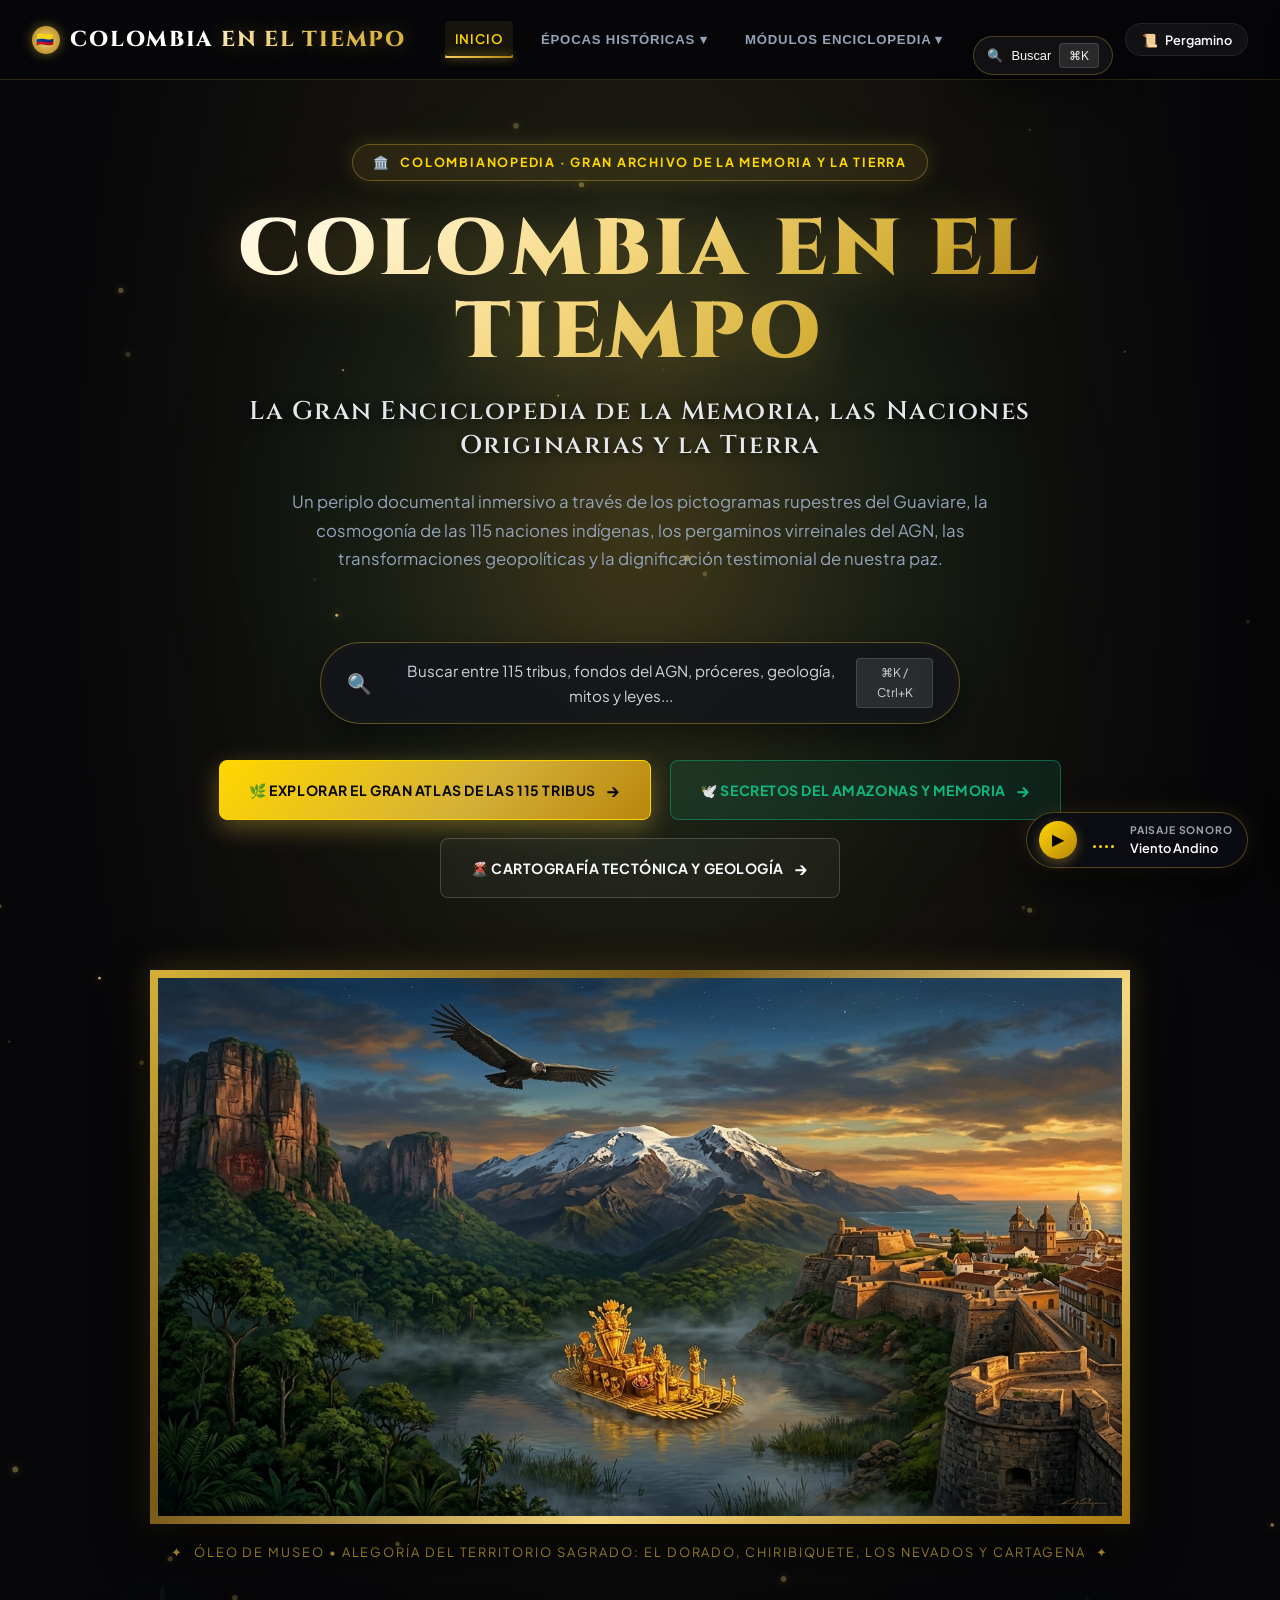
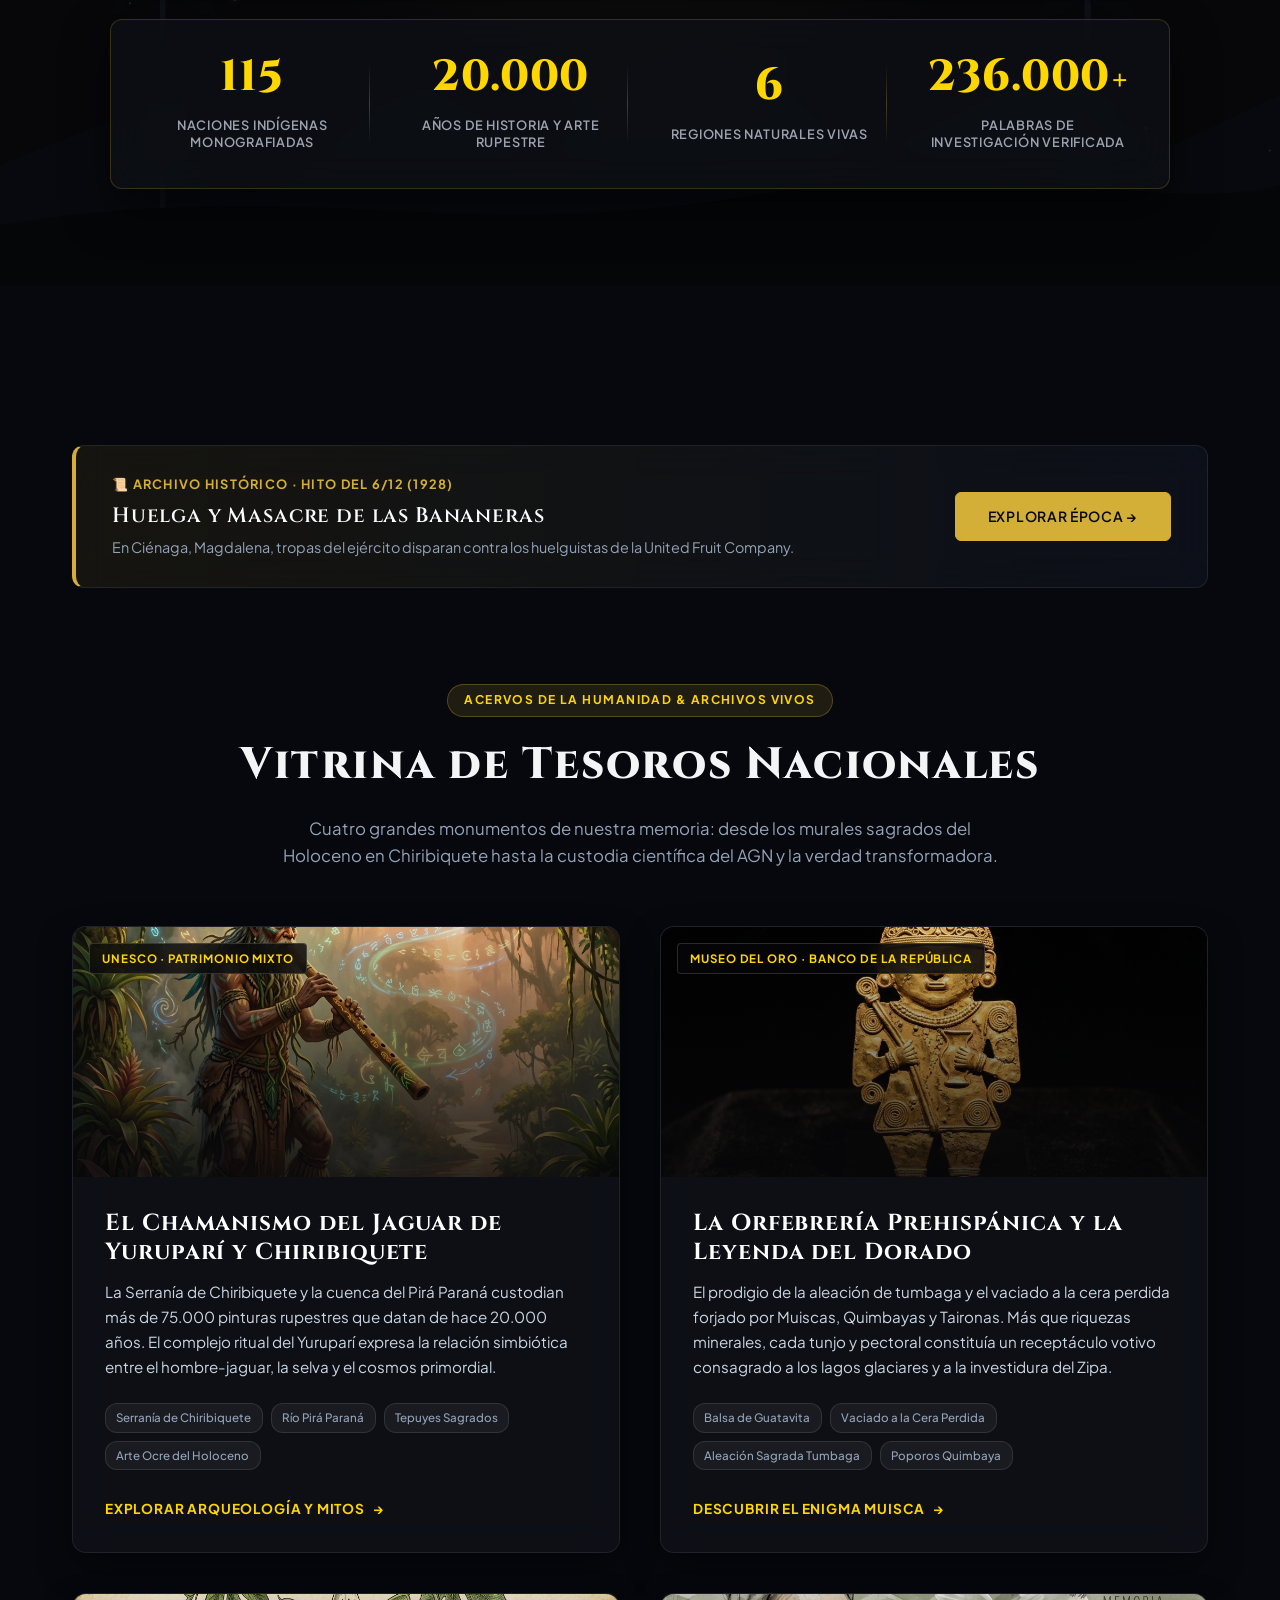
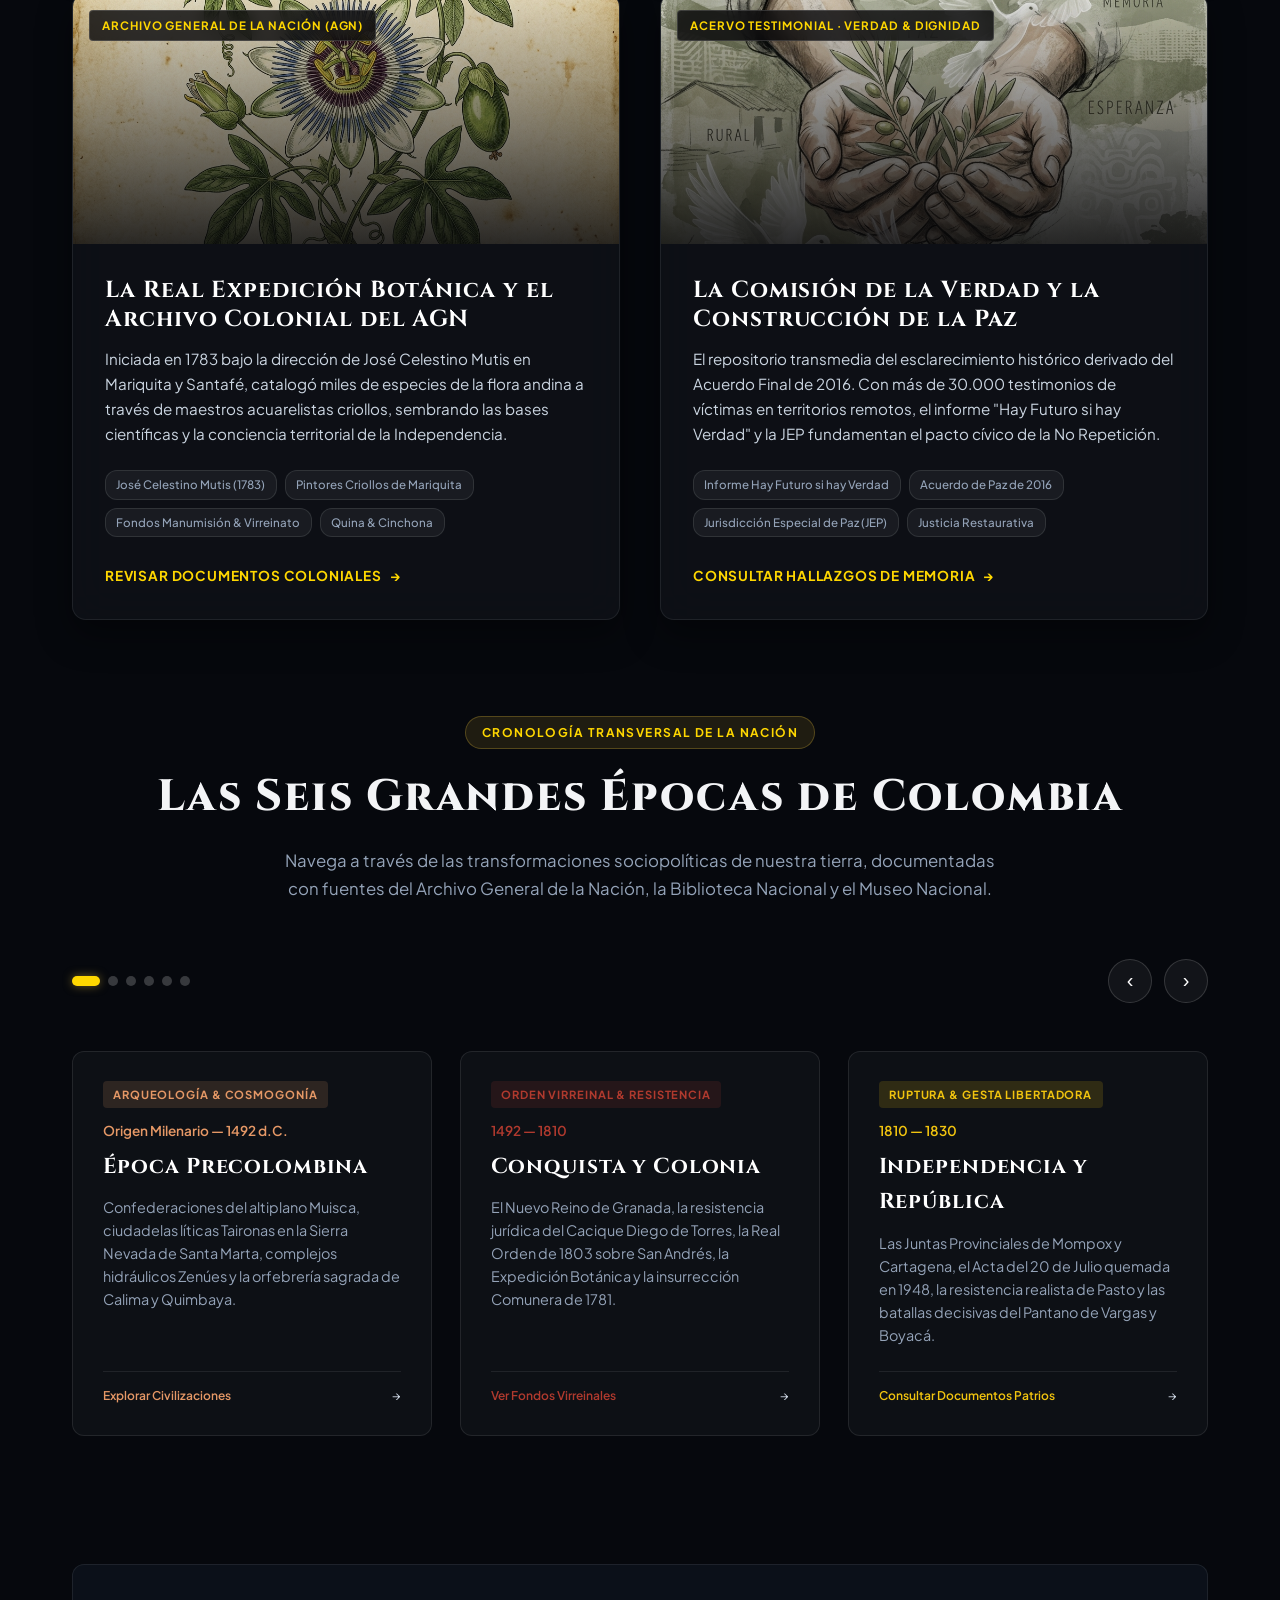
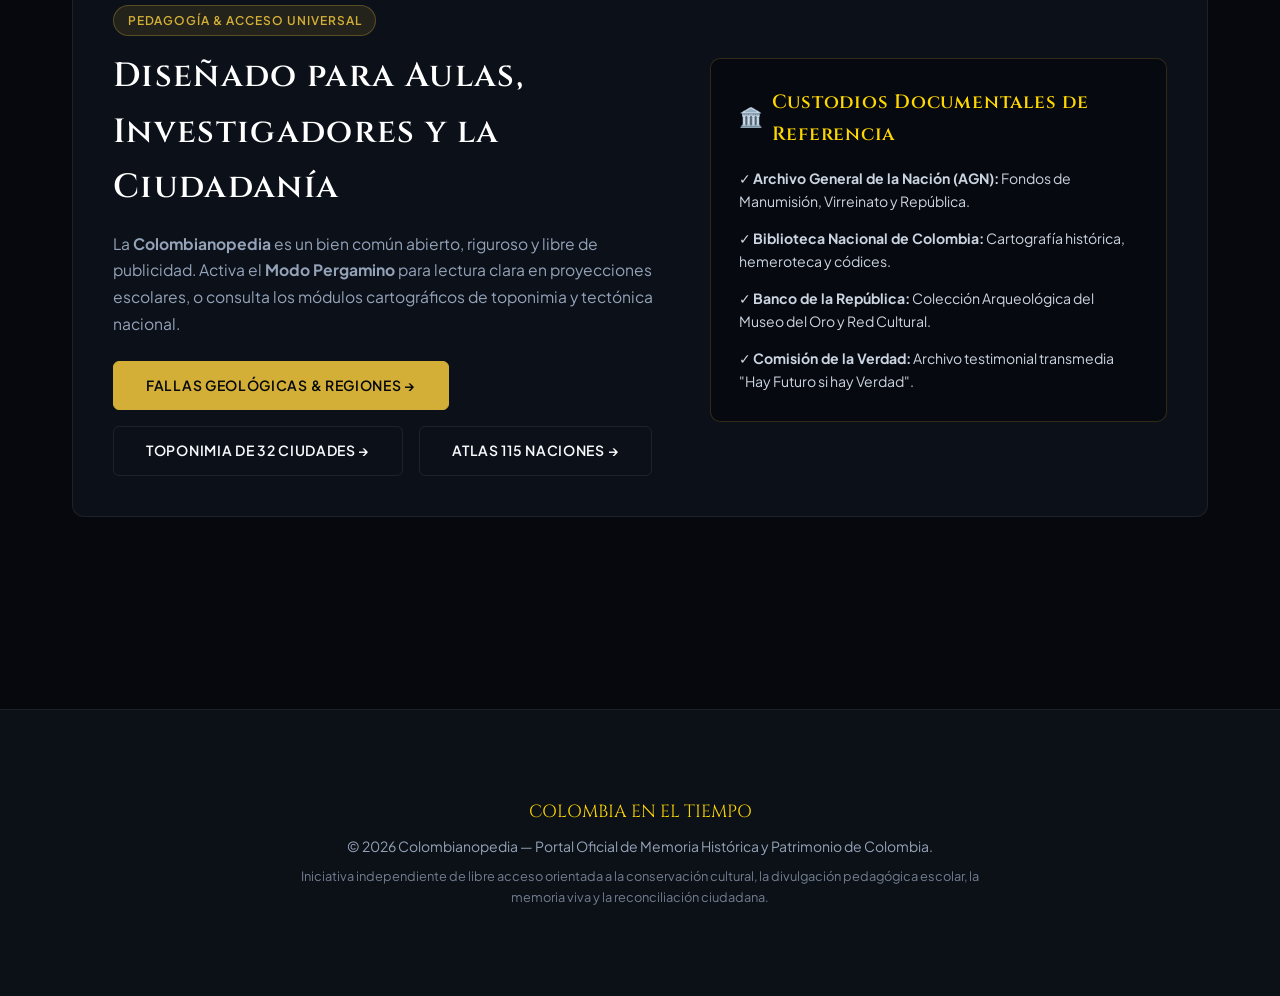
==== commit 06fd5590: "feat(museum): transformacion integral a museo digital de vanguardia mundial - Incorporacion de lienz" ====
--- a/index.html
+++ b/index.html
@@ -1368,6 +1368,16 @@
         </a>
       </div>
 
+      <!-- OBRA MAESTRA MONUMENTAL EN MARCO DE MUSEO -->
+      <div class="hero-masterpiece-display" style="max-width: 980px; margin: 1rem auto 3.5rem; text-align: center; position: relative; z-index: 2;">
+        <div class="museum-frame">
+          <img src="assets/images/colombia_monumental_hero.jpg" alt="Alegoría Monumental de Colombia: El Dorado, Chiribiquete, Los Nevados y Cartagena" loading="eager">
+        </div>
+        <div style="font-family: var(--font-mono); font-size: 0.8rem; color: #d4af37; text-transform: uppercase; letter-spacing: 0.15em; margin-top: 1.1rem; display: flex; align-items: center; justify-content: center; gap: 0.6rem;">
+          <span>✦</span> Óleo de Museo • Alegoría del Territorio Sagrado: El Dorado, Chiribiquete, Los Nevados y Cartagena <span>✦</span>
+        </div>
+      </div>
+
       <!-- CONTADORES DINÁMICOS EN VIVO (STATS DE IMPACTO) -->
       <div class="hero-stats-band">
         
--- a/css/style.css
+++ b/css/style.css
@@ -2002,3 +2002,104 @@
     display: none;
   }
 }
+
+/* ==========================================================================
+   SISTEMA DE MUSEO DE VANGUARDIA (AWWWARDS & DIGITAL MUSEUM TIER)
+   ========================================================================== */
+
+/* 1. Lienzo de Partículas y Polvo de Oro Ambiental */
+.hero-particles-canvas {
+  position: absolute;
+  top: 0;
+  left: 0;
+  width: 100%;
+  height: 100%;
+  pointer-events: none;
+  z-index: 1;
+}
+
+/* 2. Marco Dorado de Cuadro de Museo con Relieve */
+.museum-frame {
+  position: relative;
+  border: 8px solid #231b10;
+  border-image: linear-gradient(135deg, #d4af37 0%, #785a19 35%, #f5d77f 65%, #aa7c11 100%) 8;
+  box-shadow: 0 20px 50px rgba(0,0,0,0.85), 0 0 30px rgba(212,175,55,0.25);
+  border-radius: 4px;
+  overflow: hidden;
+  background: #000;
+  transition: transform 0.4s cubic-bezier(0.16, 1, 0.3, 1), box-shadow 0.4s ease;
+}
+
+.museum-frame:hover {
+  transform: scale(1.015);
+  box-shadow: 0 25px 65px rgba(0,0,0,0.9), 0 0 45px rgba(212,175,55,0.4);
+}
+
+.museum-frame img {
+  width: 100%;
+  height: 100%;
+  object-fit: cover;
+  display: block;
+  transition: filter 0.5s ease;
+}
+
+/* 3. Tarjeta de Museo con Inclinación 3D y Reflejo Especular */
+.museum-card-3d {
+  position: relative;
+  background: radial-gradient(600px circle at var(--mouse-x, 50%) var(--mouse-y, 50%), rgba(212, 175, 55, 0.12), transparent 40%),
+              rgba(14, 19, 29, 0.85);
+  border: 1px solid rgba(212, 175, 55, 0.22);
+  border-radius: 12px;
+  overflow: hidden;
+  transition: transform 0.2s cubic-bezier(0.2, 0, 0, 1), border-color 0.3s ease, box-shadow 0.3s ease;
+  transform-style: preserve-3d;
+}
+
+.museum-card-3d:hover {
+  border-color: rgba(212, 175, 55, 0.6);
+  box-shadow: 0 20px 40px rgba(0,0,0,0.7), 0 0 25px rgba(212,175,55,0.2);
+}
+
+/* 4. Letra Capital Editorial de Manuscrito Histórico */
+.editorial-dropcap::first-letter {
+  font-family: var(--font-display, 'Cinzel Decorative', serif);
+  font-size: 3.6rem;
+  line-height: 0.85;
+  float: left;
+  margin-right: 0.8rem;
+  margin-top: 0.2rem;
+  color: var(--gold, #d4af37);
+  text-shadow: 0 2px 10px rgba(212, 175, 55, 0.4);
+}
+
+/* 5. Ecualizador de Audio Procedimental */
+.sound-visualizer-container {
+  display: flex;
+  align-items: center;
+  gap: 3px;
+  height: 18px;
+  padding: 0 0.5rem;
+}
+
+.sound-bar {
+  width: 3px;
+  background: var(--gold, #d4af37);
+  border-radius: 2px;
+  height: 4px;
+  transition: height 0.15s ease;
+}
+
+.sound-bar.playing {
+  animation: barPulse 0.8s ease-in-out infinite alternate;
+}
+
+.sound-bar:nth-child(1) { animation-delay: 0.1s; }
+.sound-bar:nth-child(2) { animation-delay: 0.3s; }
+.sound-bar:nth-child(3) { animation-delay: 0.2s; }
+.sound-bar:nth-child(4) { animation-delay: 0.4s; }
+
+@keyframes barPulse {
+  0% { height: 4px; }
+  100% { height: 18px; }
+}
+
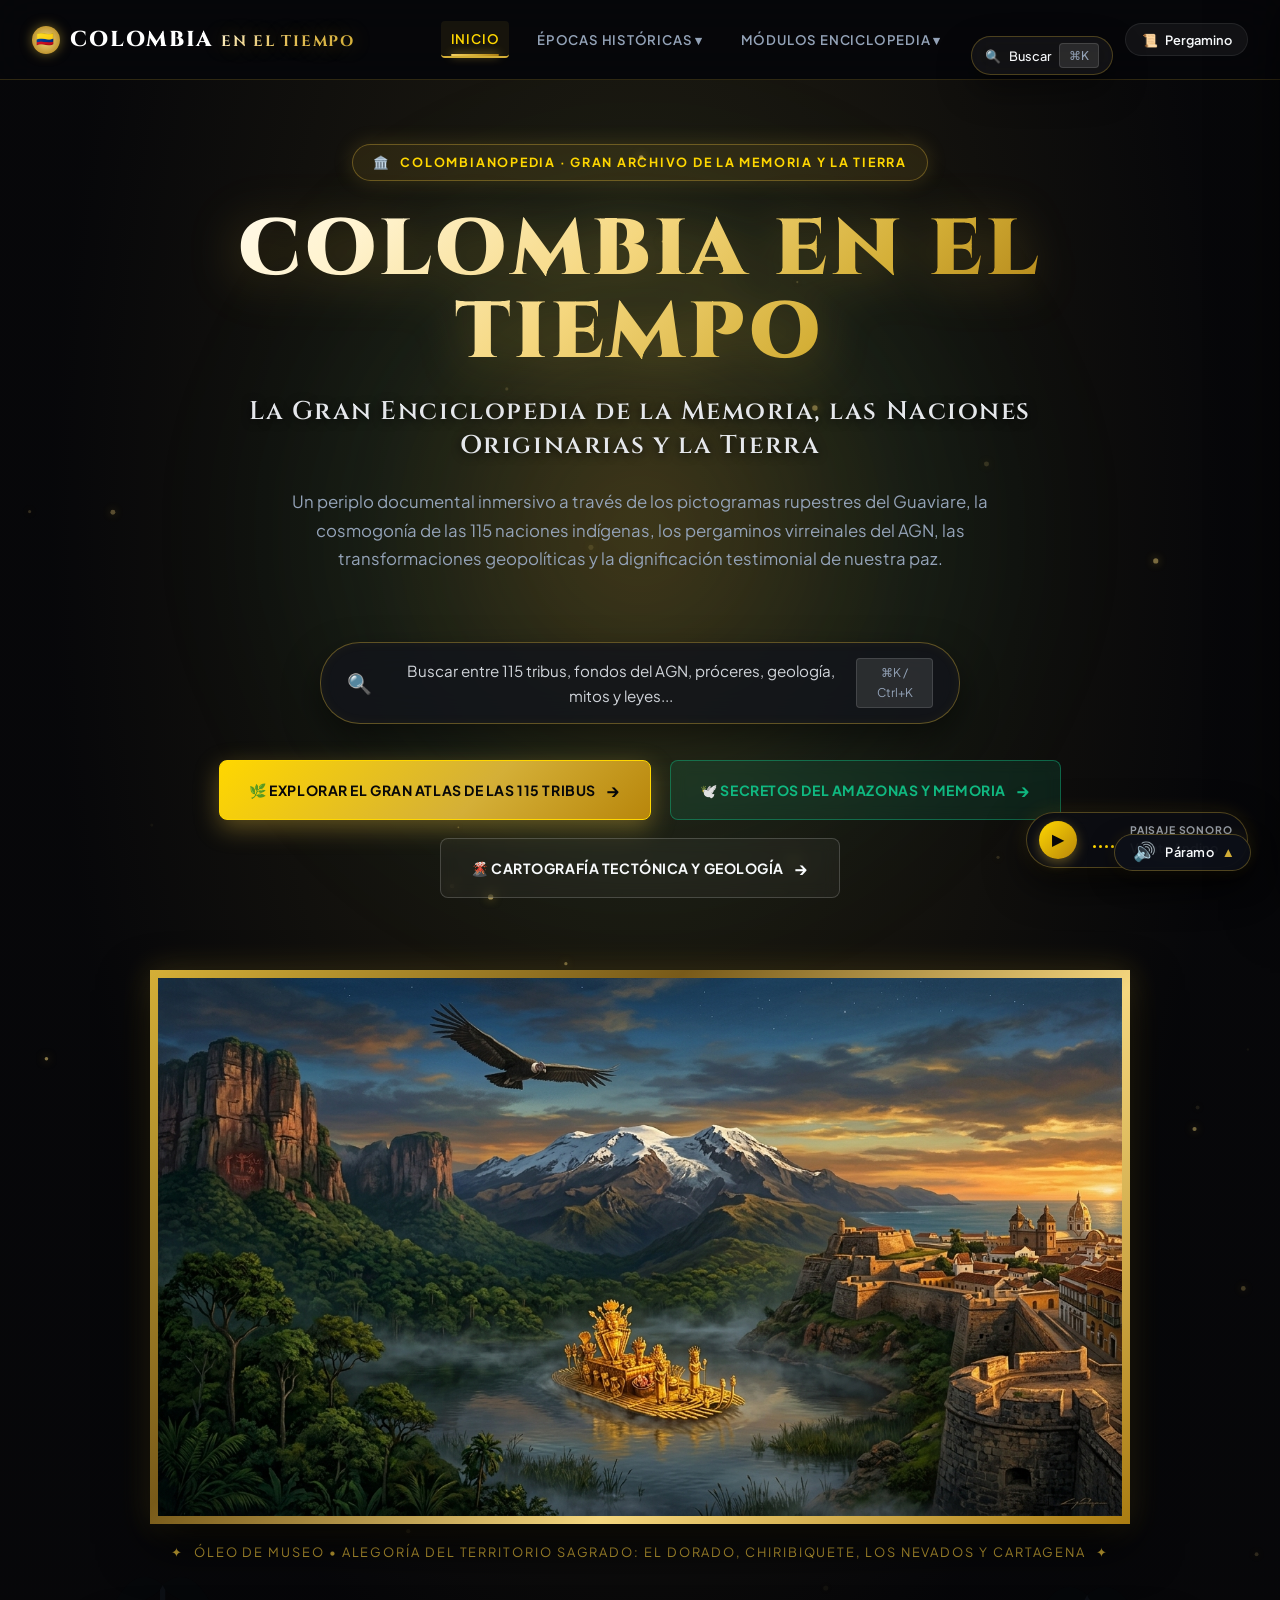
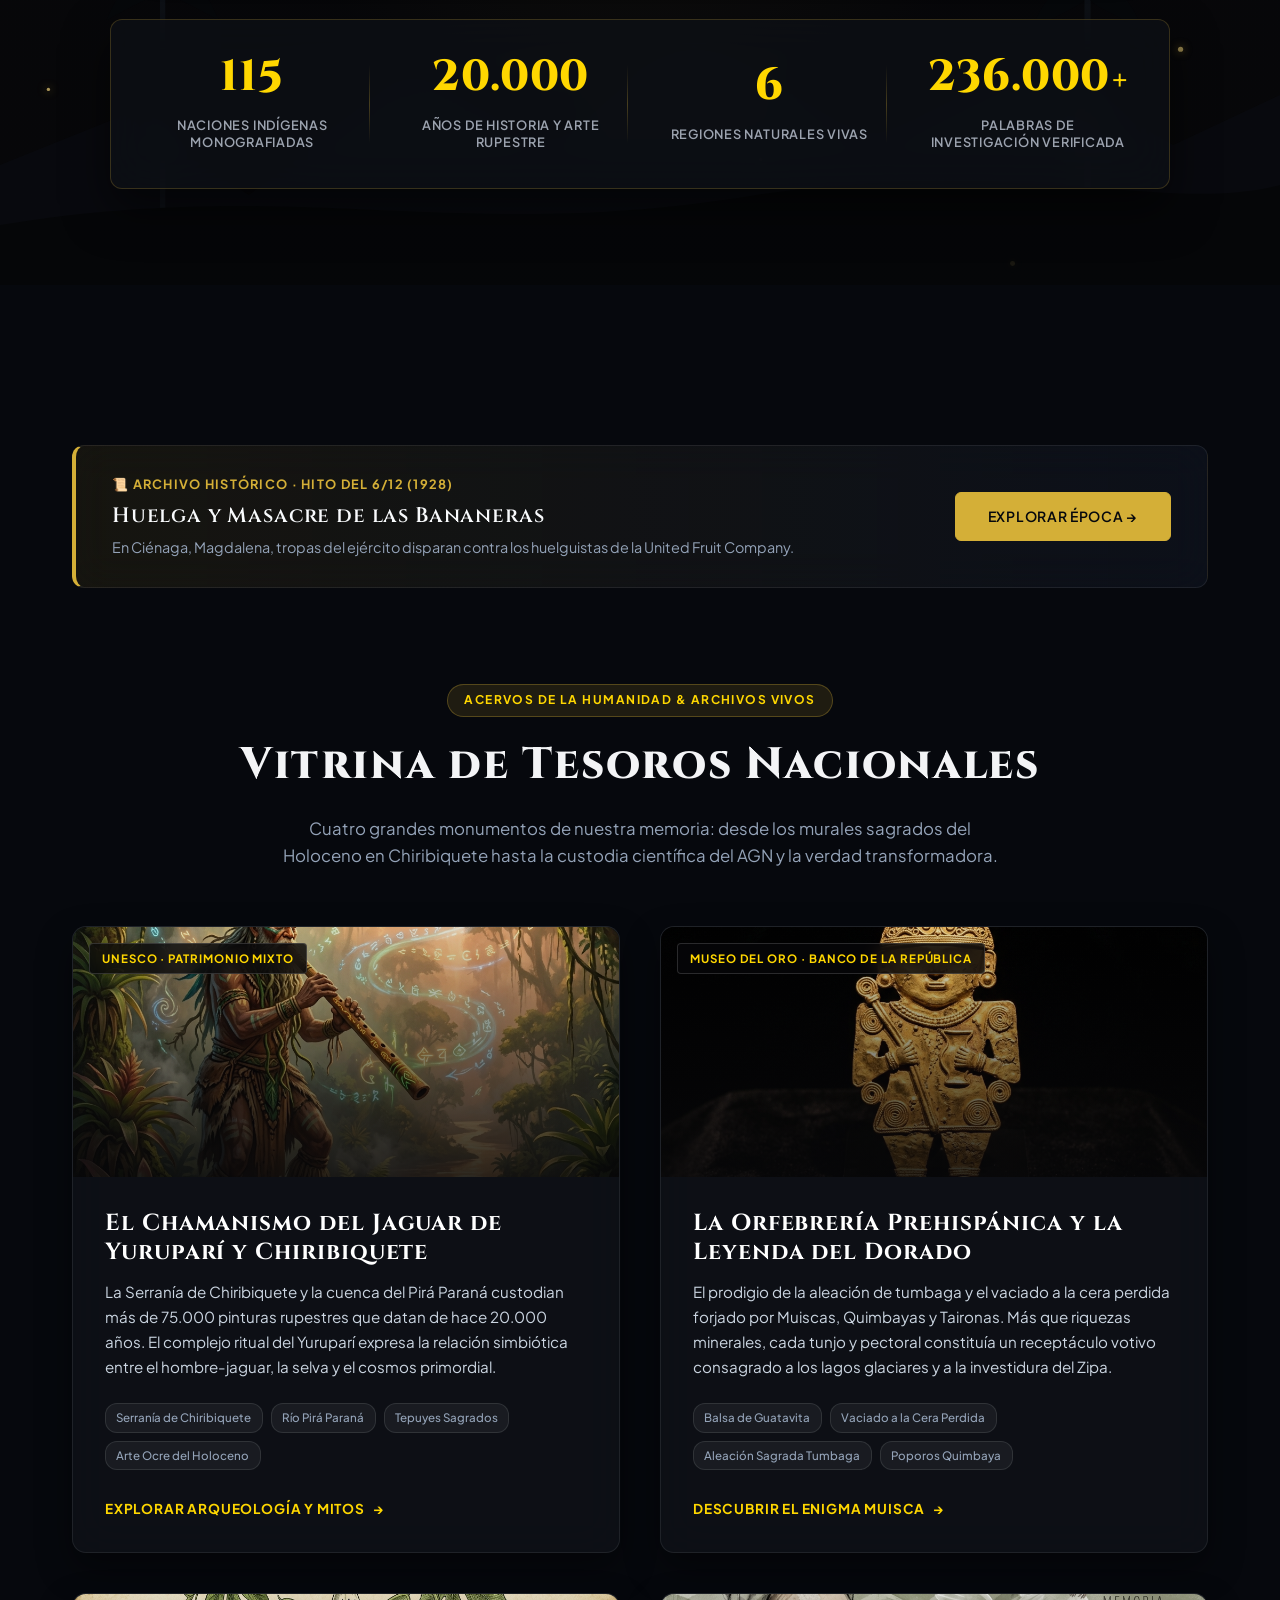
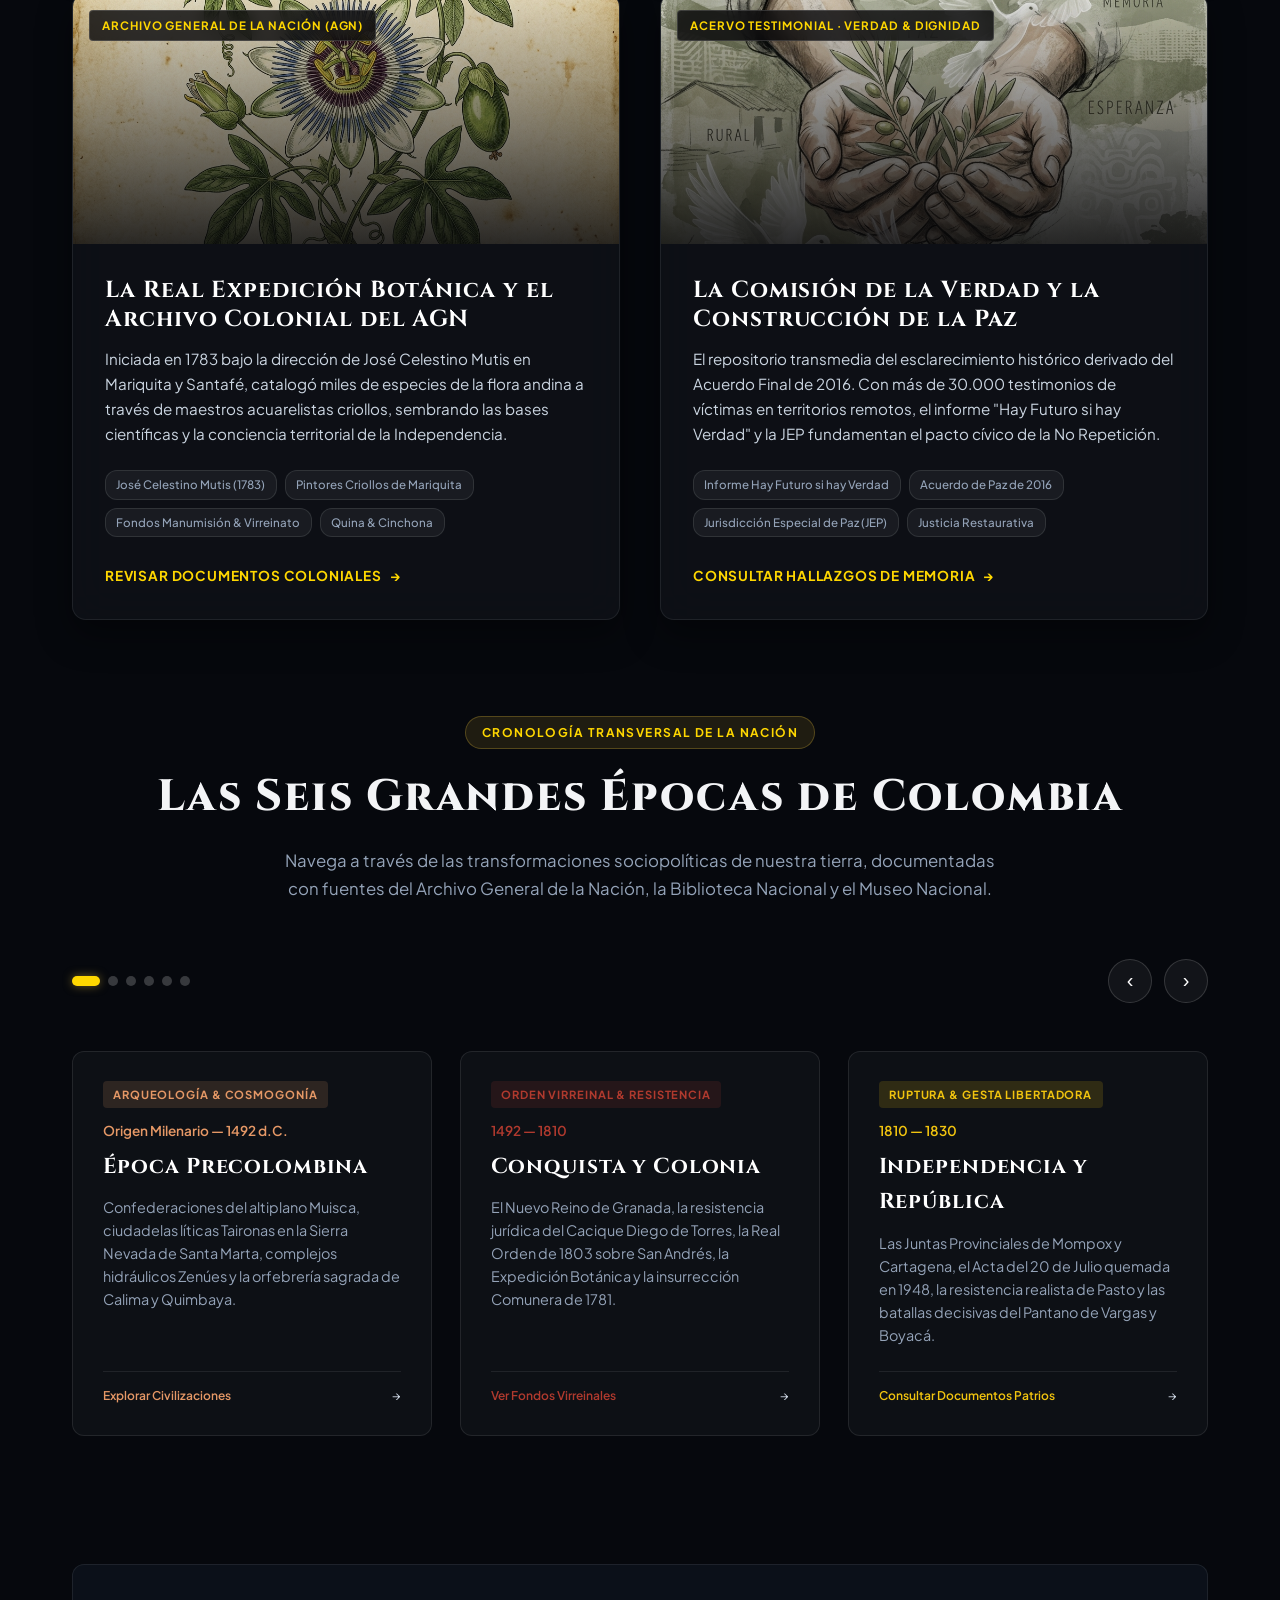
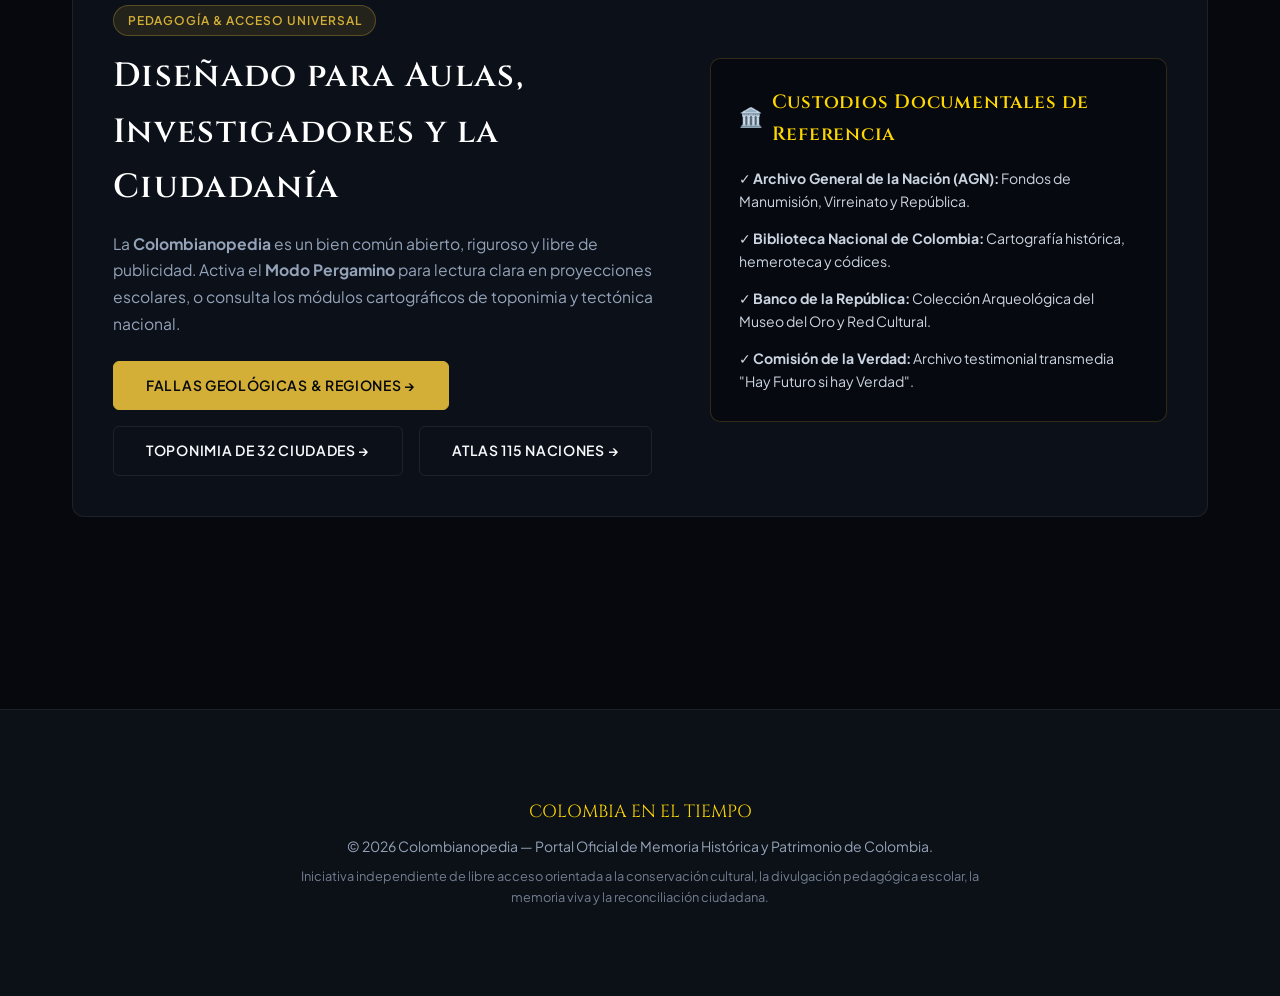
==== commit cb317a2c: "feat(coherencia-global): unificacion monumental de cabecera, navegacion movil y herramientas univers" ====
--- a/index.html
+++ b/index.html
@@ -5,14 +5,19 @@
   <meta name="viewport" content="width=device-width, initial-scale=1.0">
   <title>Colombia en el Tiempo — La Gran Enciclopedia de la Memoria, las Naciones Originarias y la Tierra</title>
   <meta name="description" content="Portal monumental y oficial de memoria histórica de Colombia: 115 pueblos originarios, 20.000 años de arte rupestre, acervos del Archivo General de la Nación, geología y verdad.">
-  <meta name="theme-color" content="#070709">
-
-  <!-- Tipografías de Alta Jerarquía Histórica -->
+
+
+
+  <meta name="theme-color" content="#06080d">
+  <link rel="icon" type="image/svg+xml" href="assets/images/icon-colombianopedia.svg">
+  <link rel="manifest" href="manifest.json">
+
+  <!-- Tipografías de Museo y Jerarquía Editorial -->
   <link rel="preconnect" href="https://fonts.googleapis.com">
   <link rel="preconnect" href="https://fonts.gstatic.com" crossorigin>
-  <link href="https://fonts.googleapis.com/css2?family=Cinzel:wght@400;600;700;800;900&family=Inter:wght@300;400;500;600;700&display=swap" rel="stylesheet">
-
-  <link rel="stylesheet" href="css/style.css?v=2.0">
+  <link href="https://fonts.googleapis.com/css2?family=Cinzel+Decorative:wght@700;900&family=Cinzel:wght@500;600;700;800;900&family=Plus+Jakarta+Sans:ital,wght@0,300;0,400;0,500;0,600;0,700;1,400&family=JetBrains+Mono:wght@400;500;700&display=swap" rel="stylesheet">
+
+  <link rel="stylesheet" href="css/style.css?v=3.0">
 
   <style>
     /* ==========================================================
@@ -1208,7 +1213,7 @@
 
         <!-- 2 a 7. Dropdown de las 6 Épocas Históricas -->
         <div class="nav-dropdown">
-          <button class="dropdown-trigger-btn" aria-haspopup="true" aria-expanded="false">
+          <button type="button" class="dropdown-trigger-btn" aria-haspopup="true" aria-expanded="false">
             Épocas Históricas ▾
           </button>
           <ul class="nav-dropdown-menu">
@@ -1253,7 +1258,7 @@
 
         <!-- 8 a 14. Dropdown de los 7 Módulos de la Enciclopedia -->
         <div class="nav-dropdown">
-          <button class="dropdown-trigger-btn" aria-haspopup="true" aria-expanded="false">
+          <button type="button" class="dropdown-trigger-btn" aria-haspopup="true" aria-expanded="false">
             Módulos Enciclopedia ▾
           </button>
           <ul class="nav-dropdown-menu">
@@ -1270,17 +1275,17 @@
 
       <!-- Acciones de Cabecera: Buscador ⌘K y Selector de Modo Pergamino -->
       <div class="header-actions">
-        <button class="header-search-btn universal-search-trigger" aria-label="Abrir buscador universal (⌘K)">
+        <button type="button" class="header-search-btn universal-search-trigger" aria-label="Abrir buscador universal (⌘K)">
           <span>🔍</span>
           <span style="font-weight: 500;">Buscar</span>
           <span class="search-shortcut-badge">⌘K</span>
         </button>
 
-        <button class="reading-mode-toggle" id="readingModeToggle" title="Alternar Modo Lectura Pergamino">
+        <button type="button" class="reading-mode-toggle" id="readingModeToggle" title="Alternar Modo Lectura Pergamino">
           📜 <span>Pergamino</span>
         </button>
 
-        <button class="mobile-menu-btn" id="mobileMenuToggle" aria-label="Abrir menú de navegación">
+        <button type="button" class="mobile-menu-btn" id="mobileMenuToggle" aria-label="Abrir menú de navegación">
           ☰
         </button>
       </div>
--- a/css/style.css
+++ b/css/style.css
@@ -332,10 +332,17 @@
   view-transition-name: header-bar;
 }
 
-.logo {
+.header-left {
+  display: flex;
+  align-items: center;
+  gap: 1.5rem;
+}
+
+/* Logotipo Monumental con Escudo Nacional */
+.logo-monumental, .logo {
   display: inline-flex;
   align-items: center;
-  gap: 0.6rem;
+  gap: 0.65rem;
   text-decoration: none;
   font-family: var(--font-title);
   font-size: 1.25rem;
@@ -346,130 +353,271 @@
   white-space: nowrap;
 }
 
-.logo:hover {
+.logo-monumental:hover, .logo:hover {
   transform: translateY(-1px);
 }
 
-.logo span {
+.logo-monumental .gold-text, .logo span {
   font-size: 0.95rem;
   font-weight: 700;
   background: var(--accent-gold-gradient);
   -webkit-background-clip: text;
   -webkit-text-fill-color: transparent;
   background-clip: text;
-  text-shadow: 0 0 15px rgba(212, 175, 55, 0.3);
-}
-
-nav {
-  display: flex;
-  gap: 1.75rem;
-  align-items: center;
-}
-
-nav a, .dropdown-trigger {
-  position: relative;
+  text-shadow: 0 0 15px rgba(212, 175, 55, 0.35);
+}
+
+.logo-badge-icon {
+  width: 28px;
+  height: 28px;
   display: inline-flex;
   align-items: center;
+  justify-content: center;
+  background: radial-gradient(circle, #f5d77f 0%, #aa7c11 100%);
+  border-radius: 50%;
+  color: #070709;
+  font-size: 0.9rem;
+  box-shadow: 0 0 12px rgba(212, 175, 55, 0.45);
+}
+
+/* Contenedor de Navegación */
+.nav-container, nav {
+  display: flex;
+  align-items: center;
+  gap: 1.25rem;
+}
+
+.nav-links-cluster {
+  display: flex;
+  align-items: center;
+  gap: 1.15rem;
+}
+
+.nav-item-link, nav a, .dropdown-trigger, .dropdown-trigger-btn {
   color: var(--text-secondary);
   text-decoration: none;
   font-family: var(--font-body);
-  font-size: 0.875rem;
+  font-size: 0.825rem;
   font-weight: 600;
-  letter-spacing: 0.04em;
+  letter-spacing: 0.05em;
   text-transform: uppercase;
+  transition: all 0.25s ease;
   background: transparent;
   border: none;
   cursor: pointer;
-  padding: 0.5rem 0;
-  transition: color 0.3s ease;
+  display: inline-flex;
+  align-items: center;
+  gap: 0.35rem;
+  padding: 0.45rem 0.65rem;
+  border-radius: 6px;
   white-space: nowrap;
-}
-
-nav a::after, .dropdown-trigger::after {
+  position: relative;
+}
+
+.nav-item-link:hover, nav a:hover,
+.dropdown-trigger:hover, .dropdown-trigger-btn:hover,
+.nav-item-link.active, nav a.active,
+.dropdown-trigger-btn.active {
+  color: #ffd700;
+  background: rgba(212, 175, 55, 0.08);
+}
+
+.nav-item-link.active::after, nav a.active::after,
+.dropdown-trigger-btn.active::after {
   content: '';
   position: absolute;
-  bottom: -2px;
-  left: 50%;
-  transform: translateX(-50%) scaleX(0);
-  width: 100%;
+  bottom: 0;
+  left: 15%;
+  right: 15%;
   height: 2px;
   background: var(--accent-gold-gradient);
   border-radius: 9999px;
-  box-shadow: 0 0 10px var(--accent-gold);
-  transition: transform 0.3s cubic-bezier(0.16, 1, 0.3, 1), opacity 0.3s ease;
-  opacity: 0;
-}
-
-nav a:hover,
-nav a.active,
-.dropdown:hover .dropdown-trigger {
-  color: var(--text-primary);
-}
-
-nav a:hover::after,
-nav a.active::after,
-.dropdown:hover .dropdown-trigger::after {
-  transform: translateX(-50%) scaleX(1);
-  opacity: 1;
-}
-
-/* Dropdowns con Sombra Difusa y Apertura Suave */
-.dropdown {
+  box-shadow: 0 0 8px var(--accent-gold);
+}
+
+.nav-dropdown-menu a.active,
+.dropdown-content a.active {
+  background: rgba(212, 175, 55, 0.15);
+  color: #ffd700 !important;
+  border-left: 3px solid var(--accent-gold);
+}
+
+/* Menús Desplegables Monumentales */
+.nav-dropdown, .dropdown {
   position: relative;
-  display: inline-block;
-}
-
-.dropdown-content {
+}
+
+.nav-dropdown-menu, .dropdown-content {
+  display: none;
   position: absolute;
-  top: calc(100% + 0.4rem);
-  left: 50%;
-  transform: translateX(-50%) translateY(8px);
-  background: rgba(10, 14, 22, 0.94);
-  backdrop-filter: blur(var(--glass-blur));
-  -webkit-backdrop-filter: blur(var(--glass-blur));
-  border: 1px solid var(--border-gold);
+  top: 100%;
+  left: 0;
+  background: rgba(10, 14, 22, 0.96);
+  backdrop-filter: blur(24px);
+  -webkit-backdrop-filter: blur(24px);
+  border: 1px solid var(--border-gold, rgba(212, 175, 55, 0.3));
   border-radius: 12px;
-  box-shadow: 0 20px 45px -10px rgba(0, 0, 0, 0.8), 0 0 1px 1px rgba(212, 175, 55, 0.2) inset;
-  min-width: 250px;
-  padding: 0.5rem;
+  min-width: 280px;
+  padding: 0.65rem 0.4rem;
+  box-shadow: 0 20px 45px rgba(0, 0, 0, 0.8), 0 0 1px 1px rgba(212, 175, 55, 0.15) inset;
   z-index: 1010;
-  opacity: 0;
-  visibility: hidden;
-  pointer-events: none;
-  transition: opacity 0.25s cubic-bezier(0.16, 1, 0.3, 1), transform 0.25s cubic-bezier(0.16, 1, 0.3, 1), visibility 0.25s ease;
-}
-
+  list-style: none;
+  margin-top: 0.4rem;
+}
+
+.nav-dropdown:hover .nav-dropdown-menu,
+.nav-dropdown:focus-within .nav-dropdown-menu,
 .dropdown:hover .dropdown-content,
 .dropdown:focus-within .dropdown-content {
-  opacity: 1;
-  visibility: visible;
-  pointer-events: auto;
-  transform: translateX(-50%) translateY(0);
-}
-
-.dropdown-content a {
   display: block;
-  padding: 0.7rem 1.15rem;
-  color: var(--text-secondary);
-  font-family: var(--font-body);
-  font-size: 0.85rem;
+  animation: fadeInDown 0.22s cubic-bezier(0.165, 0.84, 0.44, 1);
+}
+
+@keyframes fadeInDown {
+  from { opacity: 0; transform: translateY(6px); }
+  to { opacity: 1; transform: translateY(0); }
+}
+
+.nav-dropdown-menu a, .dropdown-content a {
+  display: flex;
+  align-items: center;
+  justify-content: space-between;
+  gap: 0.6rem;
+  padding: 0.65rem 1rem;
+  color: #e2e8f0;
+  text-decoration: none;
+  font-size: 0.84rem;
   font-weight: 500;
+  border-radius: 8px;
   text-transform: none;
   letter-spacing: 0.01em;
-  border-radius: 8px;
-  text-align: left;
   transition: all 0.2s ease;
 }
 
-.dropdown-content a::after {
+.nav-dropdown-menu a::after, .dropdown-content a::after {
   display: none !important;
 }
 
-.dropdown-content a:hover {
+.nav-dropdown-menu a:hover, .dropdown-content a:hover {
+  background: rgba(212, 175, 55, 0.12);
+  color: #ffd700;
+  padding-left: 1.25rem;
+}
+
+.nav-dropdown-menu .menu-era-tag {
+  font-size: 0.65rem;
+  font-weight: 700;
+  text-transform: uppercase;
+  padding: 0.15rem 0.5rem;
+  border-radius: 4px;
+  background: rgba(255, 255, 255, 0.08);
+  color: var(--text-secondary);
+  border: 1px solid rgba(255, 255, 255, 0.06);
+  margin-left: auto;
+}
+
+/* Acciones de Cabecera (Buscador, Lectura y Menú Móvil) */
+.header-actions {
+  display: flex;
+  align-items: center;
+  gap: 0.75rem;
+}
+
+.header-search-btn {
+  display: inline-flex;
+  align-items: center;
+  gap: 0.5rem;
+  background: rgba(255, 255, 255, 0.05);
+  border: 1px solid rgba(212, 175, 55, 0.3);
+  padding: 0.4rem 0.85rem;
+  border-radius: 20px;
+  color: var(--text-primary);
+  font-family: var(--font-body);
+  font-size: 0.8rem;
+  font-weight: 500;
+  cursor: pointer;
+  transition: all 0.25s ease;
+  white-space: nowrap;
+}
+
+.header-search-btn:hover {
+  background: rgba(212, 175, 55, 0.15);
+  border-color: #ffd700;
+  box-shadow: 0 0 15px rgba(212, 175, 55, 0.25);
+  transform: translateY(-1px);
+}
+
+.search-shortcut-badge {
+  font-size: 0.7rem;
+  background: rgba(0, 0, 0, 0.4);
+  padding: 0.1rem 0.35rem;
+  border-radius: 4px;
+  border: 1px solid rgba(255, 255, 255, 0.15);
+  color: var(--text-secondary);
+  font-family: var(--font-mono, monospace);
+}
+
+.mobile-menu-btn {
+  display: none;
+  background: transparent;
+  border: 1px solid rgba(255, 255, 255, 0.15);
+  color: #fff;
+  font-size: 1.25rem;
+  padding: 0.35rem 0.65rem;
+  border-radius: 6px;
+  cursor: pointer;
+  transition: all 0.2s ease;
+}
+
+.mobile-menu-btn:hover {
+  border-color: var(--accent-gold);
   color: var(--accent-gold);
-  background: rgba(212, 175, 55, 0.12);
-  padding-left: 1.45rem;
-  transform: translateX(2px);
+}
+
+/* Adaptación Responsiva para Pantallas Medianas y Móviles */
+@media (max-width: 1024px) {
+  .mobile-menu-btn {
+    display: inline-flex !important;
+    align-items: center;
+    justify-content: center;
+  }
+
+  .nav-links-cluster {
+    display: none;
+    position: absolute;
+    top: var(--header-height);
+    left: 0;
+    right: 0;
+    background: rgba(8, 11, 18, 0.98);
+    backdrop-filter: blur(28px);
+    -webkit-backdrop-filter: blur(28px);
+    border-bottom: 1px solid var(--border-gold);
+    flex-direction: column;
+    align-items: stretch;
+    padding: 1.5rem;
+    gap: 0.75rem;
+    box-shadow: 0 20px 40px rgba(0,0,0,0.85);
+    z-index: 999;
+  }
+
+  .nav-links-cluster.active {
+    display: flex;
+    animation: fadeInDown 0.25s ease;
+  }
+
+  .nav-dropdown-menu {
+    position: static;
+    display: none;
+    box-shadow: none;
+    border: 1px solid rgba(255, 255, 255, 0.08);
+    background: rgba(0, 0, 0, 0.4);
+    margin-top: 0.5rem;
+    padding: 0.5rem;
+  }
+
+  .nav-dropdown.open .nav-dropdown-menu {
+    display: block;
+  }
 }
 
 /* Selector de Modo Lectura en Cabecera */
@@ -2103,3 +2251,351 @@
   100% { height: 18px; }
 }
 
+/* ==========================================================================
+   6. SISTEMA GLOBAL DE CITACIÓN ACADÉMICA (MODAL EDITORIAL)
+   ========================================================================== */
+.citation-modal-backdrop {
+  position: fixed;
+  top: 0;
+  left: 0;
+  width: 100vw;
+  height: 100vh;
+  background: rgba(4, 6, 10, 0.78);
+  backdrop-filter: blur(14px);
+  -webkit-backdrop-filter: blur(14px);
+  z-index: 2100;
+  display: flex;
+  align-items: center;
+  justify-content: center;
+  opacity: 0;
+  pointer-events: none;
+  transition: opacity 0.3s cubic-bezier(0.16, 1, 0.3, 1);
+  padding: 1.5rem;
+  box-sizing: border-box;
+}
+
+.citation-modal-backdrop.active {
+  opacity: 1;
+  pointer-events: auto;
+}
+
+.citation-modal-box {
+  width: 640px;
+  max-width: 95vw;
+  background: rgba(12, 16, 24, 0.96);
+  border: 1px solid rgba(212, 175, 55, 0.35);
+  border-radius: 16px;
+  padding: 2.2rem;
+  box-shadow: 0 25px 60px rgba(0, 0, 0, 0.85), 0 0 30px rgba(212, 175, 55, 0.12);
+  position: relative;
+  transform: translateY(12px) scale(0.98);
+  transition: transform 0.3s cubic-bezier(0.16, 1, 0.3, 1);
+}
+
+.citation-modal-backdrop.active .citation-modal-box {
+  transform: translateY(0) scale(1);
+}
+
+.citation-modal-header {
+  display: flex;
+  justify-content: space-between;
+  align-items: flex-start;
+  margin-bottom: 0.5rem;
+}
+
+.citation-close-btn {
+  background: rgba(255, 255, 255, 0.05);
+  border: 1px solid var(--border-glass, rgba(255,255,255,0.1));
+  color: var(--text-secondary);
+  font-size: 1.5rem;
+  width: 36px;
+  height: 36px;
+  border-radius: 50%;
+  cursor: pointer;
+  display: flex;
+  align-items: center;
+  justify-content: center;
+  transition: all 0.2s ease;
+  line-height: 1;
+}
+
+.citation-close-btn:hover {
+  background: rgba(212, 175, 55, 0.2);
+  border-color: var(--accent-gold);
+  color: #fff;
+}
+
+.citation-tab-btn {
+  background: transparent;
+  border: none;
+  border-bottom: 2px solid transparent;
+  color: var(--text-secondary);
+  font-family: var(--font-body, sans-serif);
+  font-size: 0.88rem;
+  font-weight: 600;
+  padding: 0.5rem 0.9rem;
+  cursor: pointer;
+  transition: all 0.2s ease;
+}
+
+.citation-tab-btn:hover {
+  color: var(--text-primary);
+}
+
+.citation-tab-btn.active {
+  border-bottom-color: var(--accent-gold);
+  color: var(--accent-gold);
+}
+
+/* ==========================================================================
+   7. CÁPSULA FLOTANTE DE PAISAJES SONOROS REGIONALES
+   ========================================================================== */
+.audio-capsule-widget {
+  position: fixed;
+  bottom: 1.8rem;
+  right: 1.8rem;
+  z-index: 1020;
+  display: flex;
+  flex-direction: column;
+  align-items: flex-end;
+  gap: 0.5rem;
+  user-select: none;
+}
+
+.audio-capsule-main {
+  display: flex;
+  align-items: center;
+  gap: 0.6rem;
+  background: rgba(12, 16, 24, 0.92);
+  backdrop-filter: blur(20px);
+  -webkit-backdrop-filter: blur(20px);
+  border: 1px solid rgba(212, 175, 55, 0.35);
+  border-radius: 9999px;
+  padding: 0.45rem 1.1rem;
+  box-shadow: 0 10px 25px rgba(0, 0, 0, 0.55), 0 0 15px rgba(212, 175, 55, 0.1);
+  transition: all 0.25s ease;
+  cursor: pointer;
+}
+
+.audio-capsule-main:hover {
+  border-color: var(--accent-gold);
+  box-shadow: 0 12px 30px rgba(0, 0, 0, 0.65), 0 0 22px rgba(212, 175, 55, 0.2);
+  transform: translateY(-2px);
+}
+
+.audio-capsule-main.playing {
+  border-color: rgba(16, 185, 129, 0.6);
+  box-shadow: 0 10px 25px rgba(0, 0, 0, 0.55), 0 0 18px rgba(16, 185, 129, 0.25);
+}
+
+.audio-capsule-btn-toggle {
+  background: transparent;
+  border: none;
+  color: var(--text-primary);
+  font-size: 1.15rem;
+  cursor: pointer;
+  display: flex;
+  align-items: center;
+  justify-content: center;
+  padding: 0;
+  line-height: 1;
+}
+
+.audio-capsule-label {
+  font-family: var(--font-body);
+  font-size: 0.8rem;
+  font-weight: 600;
+  color: var(--text-primary);
+  letter-spacing: 0.02em;
+}
+
+.audio-presets-popover {
+  background: rgba(10, 14, 22, 0.95);
+  backdrop-filter: blur(24px);
+  -webkit-backdrop-filter: blur(24px);
+  border: 1px solid rgba(212, 175, 55, 0.3);
+  border-radius: 14px;
+  padding: 0.6rem;
+  box-shadow: 0 15px 35px rgba(0, 0, 0, 0.7);
+  display: none;
+  flex-direction: column;
+  gap: 0.35rem;
+  min-width: 200px;
+  animation: fadeInPop 0.2s cubic-bezier(0.16, 1, 0.3, 1);
+}
+
+.audio-presets-popover.open {
+  display: flex;
+}
+
+@keyframes fadeInPop {
+  from { opacity: 0; transform: translateY(6px); }
+  to { opacity: 1; transform: translateY(0); }
+}
+
+.audio-preset-btn {
+  background: transparent;
+  border: 1px solid transparent;
+  border-radius: 8px;
+  color: var(--text-secondary);
+  font-family: var(--font-body);
+  font-size: 0.82rem;
+  font-weight: 500;
+  padding: 0.45rem 0.8rem;
+  text-align: left;
+  cursor: pointer;
+  display: flex;
+  align-items: center;
+  gap: 0.5rem;
+  transition: all 0.2s ease;
+}
+
+.audio-preset-btn:hover {
+  background: rgba(255, 255, 255, 0.06);
+  color: var(--text-primary);
+}
+
+.audio-preset-btn.active {
+  background: rgba(212, 175, 55, 0.15);
+  border-color: rgba(212, 175, 55, 0.35);
+  color: var(--accent-gold);
+  font-weight: 600;
+}
+
+/* ==========================================================================
+   8. ACCIONES DE CITACIÓN Y EXPORTACIÓN EN DRAWERS
+   ========================================================================== */
+.atlas-drawer-actions {
+  display: flex;
+  flex-wrap: wrap;
+  gap: 0.6rem;
+  margin-top: 1rem;
+}
+
+.atlas-action-btn {
+  display: inline-flex;
+  align-items: center;
+  gap: 0.4rem;
+  padding: 0.45rem 0.95rem;
+  background: rgba(212, 175, 55, 0.12);
+  border: 1px solid rgba(212, 175, 55, 0.3);
+  border-radius: 8px;
+  color: var(--accent-gold, #d4af37);
+  font-family: var(--font-body, sans-serif);
+  font-size: 0.8rem;
+  font-weight: 600;
+  cursor: pointer;
+  transition: all 0.2s ease;
+}
+
+.atlas-action-btn:hover {
+  background: rgba(212, 175, 55, 0.25);
+  border-color: var(--accent-gold, #d4af37);
+  color: #fff;
+  transform: translateY(-1px);
+}
+
+.atlas-action-btn--emerald {
+  background: rgba(16, 185, 129, 0.12);
+  border-color: rgba(16, 185, 129, 0.3);
+  color: var(--accent-emerald, #10b981);
+}
+
+.atlas-action-btn--emerald:hover {
+  background: rgba(16, 185, 129, 0.25);
+  border-color: var(--accent-emerald, #10b981);
+  color: #fff;
+}
+
+
+/* ==============================================================================
+ * BARRA DE TRANSICIÓN CRONOLÓGICA ENTRE ÉPOCAS HISTÓRICAS
+ * ============================================================================== */
+.epoch-nav-bar {
+  display: flex;
+  justify-content: space-between;
+  align-items: center;
+  gap: 1.5rem;
+  margin: 4rem auto 2rem auto;
+  max-width: 1200px;
+  padding: 1.5rem 2rem;
+  background: rgba(12, 16, 23, 0.75);
+  backdrop-filter: blur(20px);
+  -webkit-backdrop-filter: blur(20px);
+  border: 1px solid rgba(212, 175, 55, 0.2);
+  border-radius: 16px;
+  box-shadow: 0 10px 30px -10px rgba(0, 0, 0, 0.5);
+}
+
+.epoch-nav-btn {
+  display: inline-flex;
+  align-items: center;
+  gap: 1rem;
+  text-decoration: none;
+  color: var(--text-primary);
+  padding: 0.85rem 1.4rem;
+  border-radius: 12px;
+  background: rgba(255, 255, 255, 0.04);
+  border: 1px solid rgba(255, 255, 255, 0.08);
+  transition: all 0.25s ease;
+  font-family: var(--font-body);
+}
+
+.epoch-nav-btn:hover {
+  background: rgba(212, 175, 55, 0.12);
+  border-color: rgba(212, 175, 55, 0.4);
+  transform: translateY(-2px);
+  box-shadow: 0 6px 20px rgba(0, 0, 0, 0.35);
+  color: #ffd700;
+}
+
+.epoch-nav-btn--prev {
+  text-align: left;
+}
+
+.epoch-nav-btn--next {
+  text-align: right;
+  margin-left: auto;
+}
+
+.epoch-nav-arrow {
+  font-size: 1.4rem;
+  color: var(--accent-gold);
+  line-height: 1;
+}
+
+.epoch-nav-meta {
+  display: flex;
+  flex-direction: column;
+}
+
+.epoch-nav-label {
+  font-size: 0.75rem;
+  text-transform: uppercase;
+  letter-spacing: 0.08em;
+  color: var(--text-muted);
+}
+
+.epoch-nav-title {
+  font-size: 0.95rem;
+  font-weight: 600;
+  color: var(--text-primary);
+}
+
+.epoch-nav-btn:hover .epoch-nav-title {
+  color: #ffd700;
+}
+
+@media (max-width: 640px) {
+  .epoch-nav-bar {
+    flex-direction: column;
+    padding: 1.2rem;
+  }
+  .epoch-nav-btn {
+    width: 100%;
+    justify-content: flex-start;
+  }
+  .epoch-nav-btn--next {
+    justify-content: flex-end;
+  }
+}
